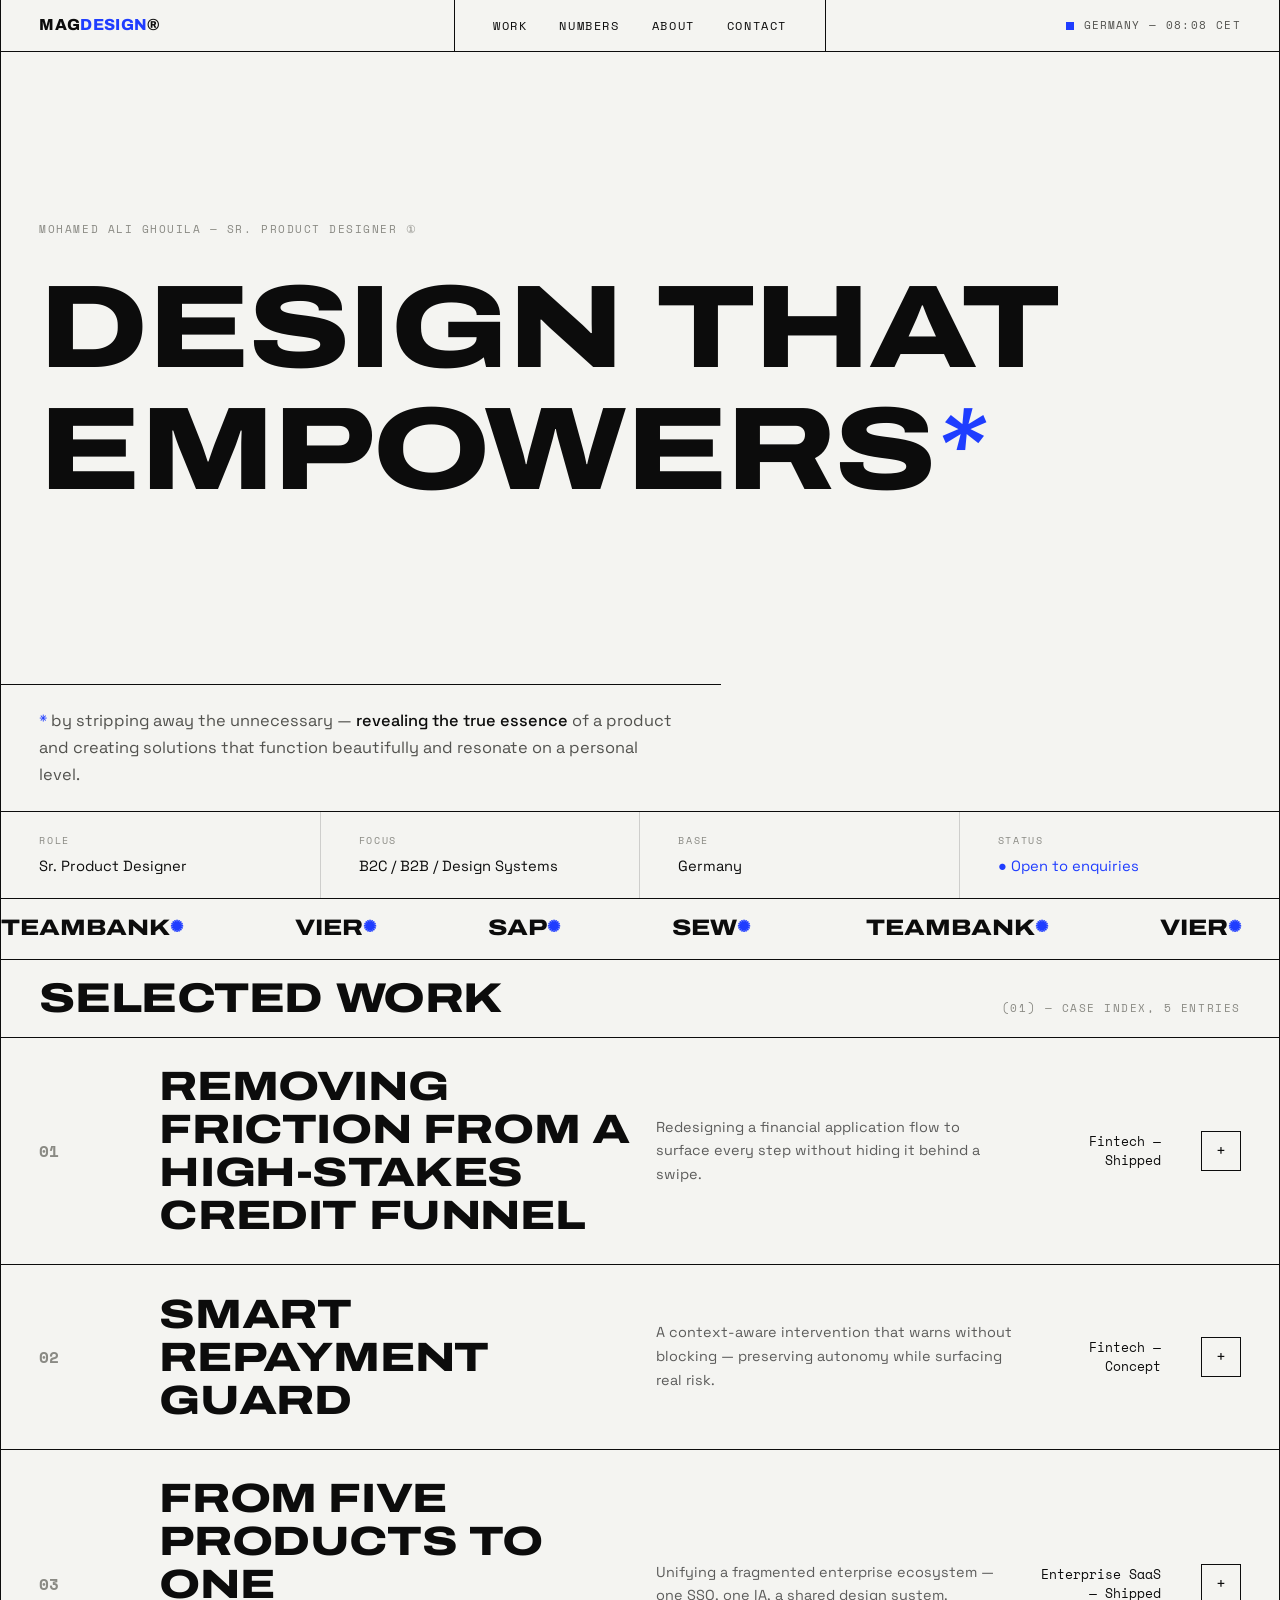
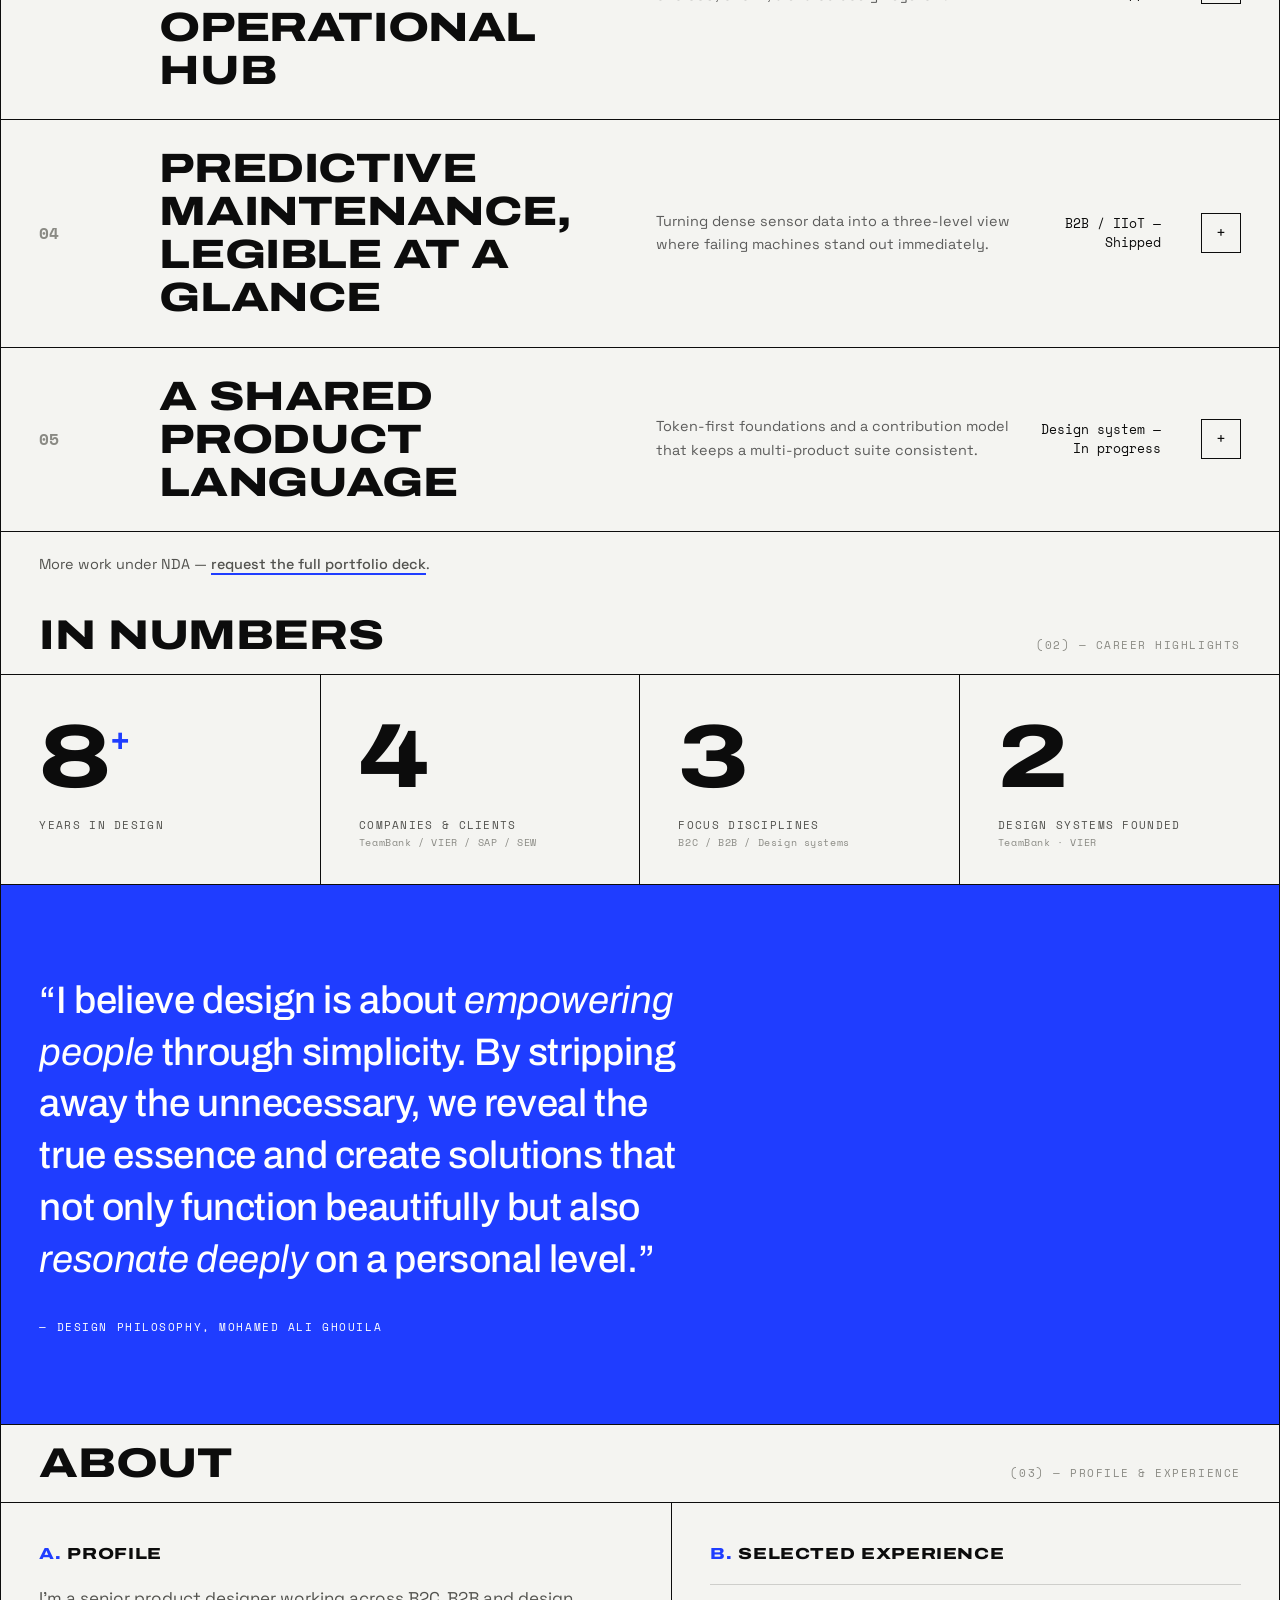
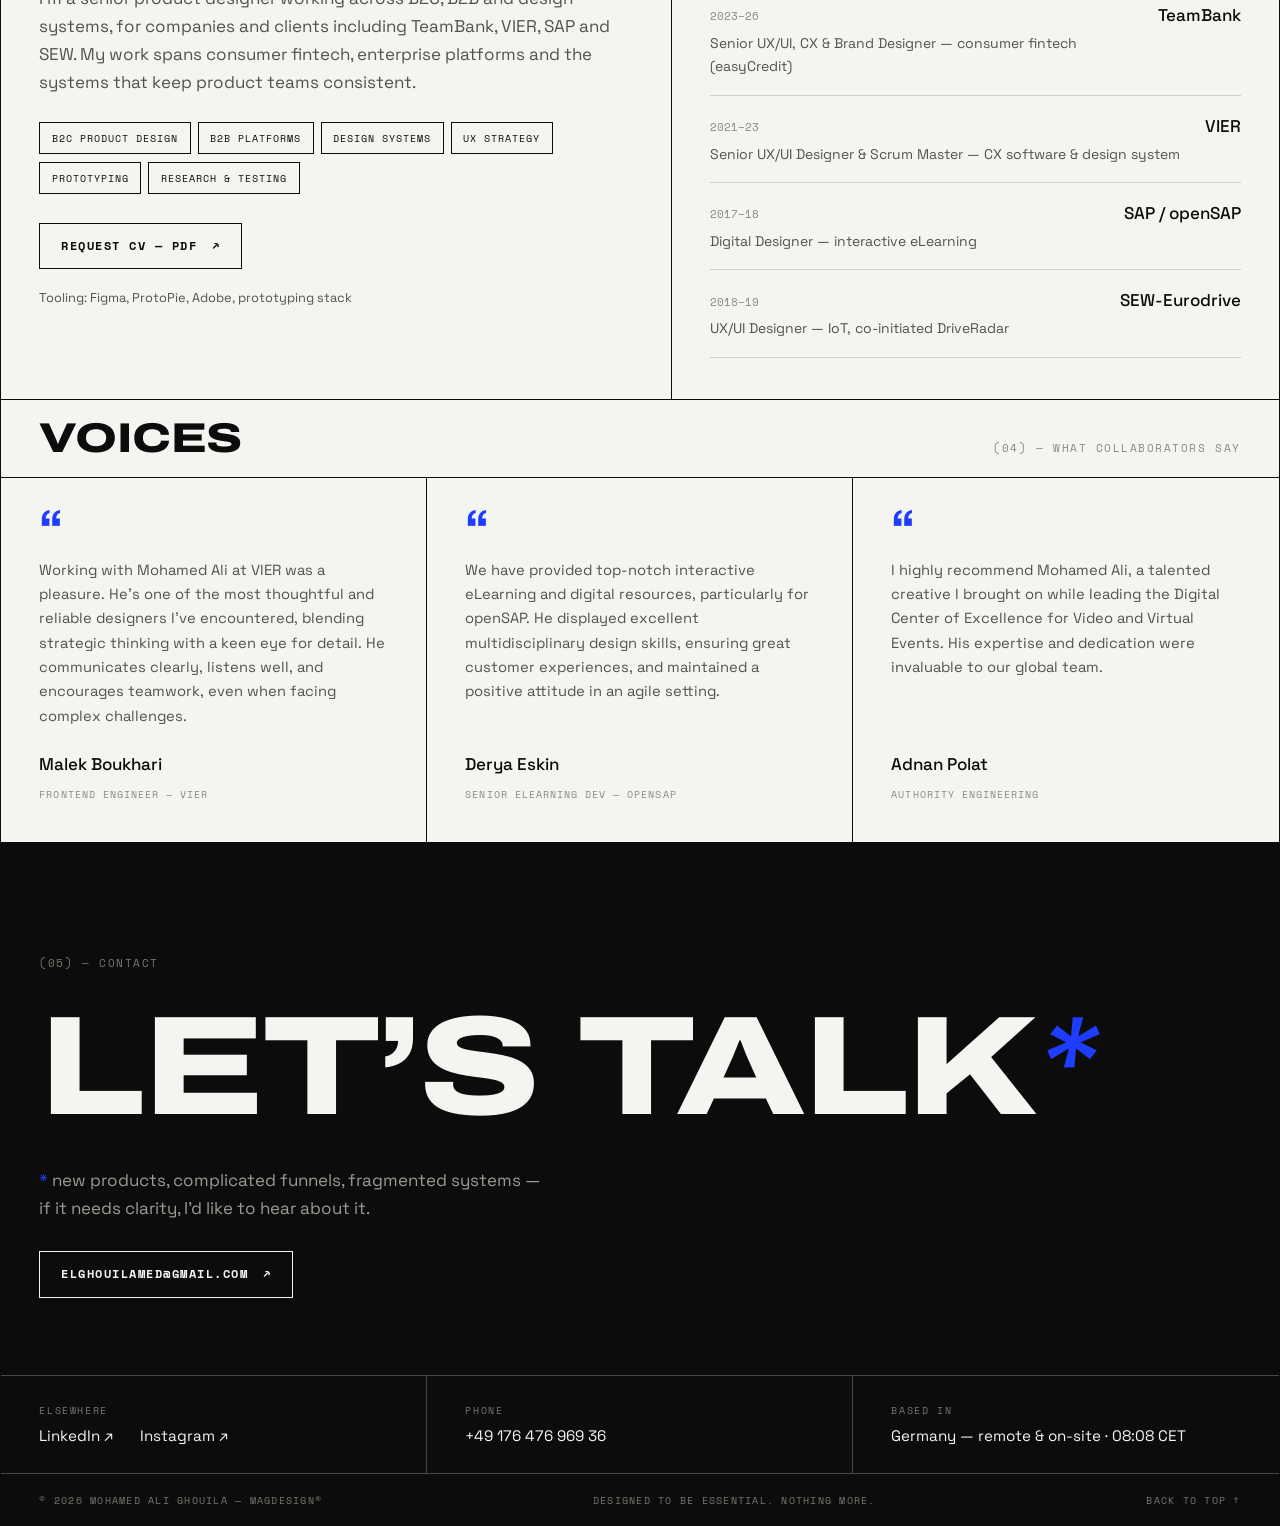
==== index.html @ 483584ff "feat: real homepage content, 5-case index incl. DriveRadar, zero placeholders - Replace 4 placeholde" ====
<!DOCTYPE html>
<html lang="en">
<head>
<meta charset="UTF-8" />
<meta name="viewport" content="width=device-width, initial-scale=1.0" />
<title>Mohamed Ali Ghouila — Senior Product Designer</title>
<meta name="description" content="Senior product designer based in Germany. B2C, B2B and design systems for TeamBank, VIER, SAP and SEW." />
<link rel="preconnect" href="https://fonts.googleapis.com" />
<link rel="preconnect" href="https://fonts.gstatic.com" crossorigin />
<link href="https://fonts.googleapis.com/css2?family=Archivo:ital,wdth,wght@0,62..125,100..900;1,62..125,100..900&family=Space+Grotesk:wght@400;500&family=Space+Mono:wght@400;700&display=swap" rel="stylesheet" />
<link rel="stylesheet" href="css/main.css" />
<script>document.documentElement.classList.add('js');
if(new URLSearchParams(location.search).has('flat'))document.documentElement.classList.add('flat');</script>
</head>
<body>
<a class="skip" href="#work">Skip to content</a>

<div class="frame">

<header class="top">
  <a class="top__brand" href="#top">Mag<i>design</i>®</a>
  <nav class="top__nav" aria-label="Primary">
    <a href="#work">Work</a><a href="#numbers">Numbers</a><a href="#about">About</a><a href="#contact">Contact</a>
  </nav>
  <div class="top__meta"><span class="dot" aria-hidden="true"></span>Germany — <span data-clock>--:--</span> CET</div>
  <button class="top__burger" type="button" aria-expanded="false" aria-controls="menu" data-burger>
    <span></span><span></span><span class="visually-hidden">Menu</span>
  </button>
</header>

<div class="menu" id="menu">
  <nav aria-label="Mobile">
    <a href="#work" data-mlink><span><sup>01</sup>Work</span></a>
    <a href="#numbers" data-mlink><span><sup>02</sup>Numbers</span></a>
    <a href="#about" data-mlink><span><sup>03</sup>About</span></a>
    <a href="#contact" data-mlink><span><sup>04</sup>Contact</span></a>
  </nav>
  <footer class="menu__foot">
    <a href="mailto:elghouilamed@gmail.com">elghouilamed@gmail.com</a>
    <a href="https://www.linkedin.com/in/mohamedalighouila" target="_blank" rel="noopener">LinkedIn ↗</a>
  </footer>
</div>

<main id="top">

  <!-- HERO -->
  <section class="hero">
    <div class="hero__head pad">
      <p class="mono mono--soft" data-r style="margin-bottom:2rem">Mohamed Ali Ghouila — Sr. Product Designer ①</p>
      <h1 data-r>
        <span class="row"><span>Design that</span></span>
        <span class="row"><span>empowers<em>*</em></span></span>
      </h1>
    </div>
    <p class="hero__note" data-r><em class="blue" style="font-style:normal">*</em> by stripping away the unnecessary — <b>revealing the true essence</b> of a product and creating solutions that function beautifully and resonate on a personal level.</p>
    <div class="hero__foot">
      <div><b>Role</b><span>Sr. Product Designer</span></div>
      <div><b>Focus</b><span>B2C / B2B / Design Systems</span></div>
      <div><b>Base</b><span>Germany</span></div>
      <div><b>Status</b><span class="blue">● Open to enquiries</span></div>
    </div>
  </section>

  <!-- MARQUEE -->
  <div class="marq" aria-hidden="true">
    <div class="marq__in">
      <span>TeamBank<i>✺</i></span><span>VIER<i>✺</i></span><span>SAP<i>✺</i></span><span>SEW<i>✺</i></span>
      <span>TeamBank<i>✺</i></span><span>VIER<i>✺</i></span><span>SAP<i>✺</i></span><span>SEW<i>✺</i></span>
      <span>TeamBank<i>✺</i></span><span>VIER<i>✺</i></span><span>SAP<i>✺</i></span><span>SEW<i>✺</i></span>
    </div>
  </div>

  <!-- WORK -->
  <section id="work">
    <header class="shead">
      <h2>Selected Work</h2>
      <span class="mono">(01) — Case index, 5 entries</span>
    </header>

    <!-- case 1 -->
    <article class="case" data-r>
      <button class="case__head" type="button" aria-expanded="false" aria-controls="c1">
        <span class="case__no">01</span>
        <span class="case__title">Removing friction from a high-stakes credit funnel</span>
        <span class="case__desc">Redesigning a financial application flow to surface every step without hiding it behind a swipe.</span>
        <span class="case__yr">Fintech — Shipped</span>
        <span class="case__arr" aria-hidden="true">+</span>
      </button>
      <div class="case__body" id="c1"><div>
        <div class="case__grid">
          <div class="case__col"><h4><i>A.</i> Challenge</h4>A carousel hid steps users had already committed to — discoverability relied on a swipe many never made.</div>
          <div class="case__col"><h4><i>B.</i> Approach</h4>Explored three directions, shipped vertical disclosure cards on an existing design-system component — every step visible, accessible.
            <ul class="case__tags"><li>Conversion</li><li>Accessibility</li><li>Compliance UX</li></ul></div>
          <div class="case__col"><h4><i>C.</i> Outcome</h4>A fully visible, accessible application; post-launch result being instrumented (measurement plan defined).</div>
        </div>
        <div class="case__meta-row"><span>Role — <b>Sr. Product Designer</b></span><span>Outcome — <b>fully visible, accessible funnel</b></span></div>
        <a class="case__open" href="case-funnel.html">Open full case study <i aria-hidden="true">→</i></a>
      </div></div>
    </article>

    <!-- case 2 -->
    <article class="case" data-r>
      <button class="case__head" type="button" aria-expanded="false" aria-controls="c2">
        <span class="case__no">02</span>
        <span class="case__title">Smart Repayment Guard</span>
        <span class="case__desc">A context-aware intervention that warns without blocking — preserving autonomy while surfacing real risk.</span>
        <span class="case__yr">Fintech — Concept</span>
        <span class="case__arr" aria-hidden="true">+</span>
      </button>
      <div class="case__body" id="c2"><div>
        <div class="case__grid">
          <div class="case__col"><h4><i>A.</i> Challenge</h4>Good at "how much can I take?", silent on "should I?" — risk hides in repeat withdrawals under stress.</div>
          <div class="case__col"><h4><i>B.</i> Approach</h4>A context-aware bottom sheet that warns without blocking — future-cost snapshot, soft alternatives, explicit choice.
            <ul class="case__tags"><li>Behavioural design</li><li>Mobile app</li><li>Research</li></ul></div>
          <div class="case__col"><h4><i>C.</i> Outcome</h4>Concept / stakeholder proposal with a test plan (projected, not results).</div>
        </div>
        <div class="case__meta-row"><span>Role — <b>Sr. Product Designer</b></span><span>Outcome — <b>stakeholder-ready concept with test plan</b></span></div>
        <a class="case__open" href="case-autonomy.html">Open full case study <i aria-hidden="true">→</i></a>
      </div></div>
    </article>

    <!-- case 3 -->
    <article class="case" data-r>
      <button class="case__head" type="button" aria-expanded="false" aria-controls="c3">
        <span class="case__no">03</span>
        <span class="case__title">From five products to one operational hub</span>
        <span class="case__desc">Unifying a fragmented enterprise ecosystem — one SSO, one IA, a shared design system.</span>
        <span class="case__yr">Enterprise SaaS — Shipped</span>
        <span class="case__arr" aria-hidden="true">+</span>
      </button>
      <div class="case__body" id="c3"><div>
        <div class="case__grid">
          <div class="case__col"><h4><i>A.</i> Challenge</h4>Six products behaved like five startups — multiple logins, manually stitched KPIs, no shared IA.</div>
          <div class="case__col"><h4><i>B.</i> Approach</h4>Reframed fragmentation as infrastructure — one SSO, one IA, a workspace home; founded the design system.
            <ul class="case__tags"><li>0 → 1</li><li>Information architecture</li><li>Enterprise UX</li></ul></div>
          <div class="case__col"><h4><i>C.</i> Outcome</h4>One operational hub, and a design system that outlived the portal.</div>
        </div>
        <div class="case__meta-row"><span>Role — <b>Sr. Product Designer</b></span><span>Outcome — <b>one hub replacing fragmented tools</b></span></div>
        <a class="case__open" href="case-platform.html">Open full case study <i aria-hidden="true">→</i></a>
      </div></div>
    </article>

    <!-- case 4 -->
    <article class="case" data-r>
      <button class="case__head" type="button" aria-expanded="false" aria-controls="c4">
        <span class="case__no">04</span>
        <span class="case__title">Predictive maintenance, legible at a glance</span>
        <span class="case__desc">Turning dense sensor data into a three-level view where failing machines stand out immediately.</span>
        <span class="case__yr">B2B / IIoT — Shipped</span>
        <span class="case__arr" aria-hidden="true">+</span>
      </button>
      <div class="case__body" id="c4"><div>
        <div class="case__grid">
          <div class="case__col"><h4><i>A.</i> Challenge</h4>All the sensor data, almost none of the legibility — failing machines didn’t stand out.</div>
          <div class="case__col"><h4><i>B.</i> Approach</h4>Three legible levels (Fleet / Asset / Signal), each answering one question; severity over completeness.
            <ul class="case__tags"><li>Data visualisation</li><li>IIoT</li><li>B2B UX</li></ul></div>
          <div class="case__col"><h4><i>C.</i> Outcome</h4>Fleet triage moved from an undifferentiated table to a severity-sorted view.</div>
        </div>
        <div class="case__meta-row"><span>Role — <b>Product / UI Designer</b></span><span>Outcome — <b>severity-sorted fleet triage view</b></span></div>
        <a class="case__open" href="case-driveradar.html">Open full case study <i aria-hidden="true">→</i></a>
      </div></div>
    </article>

    <!-- case 5 -->
    <article class="case" data-r>
      <button class="case__head" type="button" aria-expanded="false" aria-controls="c5">
        <span class="case__no">05</span>
        <span class="case__title">A shared product language</span>
        <span class="case__desc">Token-first foundations and a contribution model that keeps a multi-product suite consistent.</span>
        <span class="case__yr">Design system — In progress</span>
        <span class="case__arr" aria-hidden="true">+</span>
      </button>
      <div class="case__body" id="c5"><div>
        <div class="case__grid">
          <div class="case__col"><h4><i>A.</i> Challenge</h4>Several products, one brand — a UI that had drifted apart.</div>
          <div class="case__col"><h4><i>B.</i> Approach</h4>Token-first foundations, documented components, a contribution model engineers actually use.
            <ul class="case__tags"><li>Design tokens</li><li>Component library</li><li>Documentation</li></ul></div>
          <div class="case__col"><h4><i>C.</i> Outcome</h4>One shared language across the suite. Full case study in progress.</div>
        </div>
        <div class="case__meta-row"><span>Role — <b>Sr. Product Designer</b></span><span>Outcome — <b>one shared language across the suite</b></span></div>
        <a class="case__open" href="case-design-system.html">Open full case study <i aria-hidden="true">→</i></a>
      </div></div>
    </article>

    <p class="work__more" data-r>More work under NDA — <a href="mailto:elghouilamed@gmail.com">request the full portfolio deck</a>.</p>
  </section>

  <!-- NUMBERS -->
  <section id="numbers">
    <header class="shead">
      <h2>In Numbers</h2>
      <span class="mono">(02) — Career highlights</span>
    </header>
    <div class="nums" data-r>
      <div class="num"><b><span data-count="8">0</span><sup>+</sup></b><span>Years in design</span></div>
      <div class="num"><b><span data-count="4">0</span></b><span>Companies &amp; clients<small>TeamBank / VIER / SAP / SEW</small></span></div>
      <div class="num"><b><span data-count="3">0</span></b><span>Focus disciplines<small>B2C / B2B / Design systems</small></span></div>
      <div class="num"><b><span data-count="2">0</span></b><span>Design systems founded<small>TeamBank · VIER</small></span></div>
    </div>
  </section>

  <!-- PHILOSOPHY -->
  <section class="philo" aria-label="Design philosophy">
    <p data-r>“I believe design is about <em>empowering people</em> through simplicity. By stripping away the unnecessary, we reveal the true essence and create solutions that not only function beautifully but also <em>resonate deeply</em> on a personal level.”</p>
    <cite data-r>— Design philosophy, Mohamed Ali Ghouila</cite>
  </section>

  <!-- ABOUT -->
  <section id="about">
    <header class="shead">
      <h2>About</h2>
      <span class="mono">(03) — Profile &amp; experience</span>
    </header>
    <div class="about">
      <div class="about__l" data-r>
        <h3><i>A.</i> Profile</h3>
        <p>I’m a senior product designer working across B2C, B2B and design systems, for companies and clients including TeamBank, VIER, SAP and SEW. My work spans consumer fintech, enterprise platforms and the systems that keep product teams consistent.</p>
        <ul class="about__chips" aria-label="Focus areas">
          <li>B2C product design</li><li>B2B platforms</li><li>Design systems</li>
          <li>UX strategy</li><li>Prototyping</li><li>Research &amp; testing</li>
        </ul>
        <a class="btn" href="mailto:elghouilamed@gmail.com?subject=CV%20request">Request CV — PDF<span aria-hidden="true">↗</span></a>
        <p class="fine">Tooling: Figma, ProtoPie, Adobe, prototyping stack</p>
      </div>
      <div data-r>
        <h3><i>B.</i> Selected experience</h3>
        <ol class="xp">
          <li><b>TeamBank</b><i>Senior UX/UI, CX &amp; Brand Designer — consumer fintech (easyCredit)</i><span>2023–26</span></li>
          <li><b>VIER</b><i>Senior UX/UI Designer &amp; Scrum Master — CX software &amp; design system</i><span>2021–23</span></li>
          <li><b>SAP / openSAP</b><i>Digital Designer — interactive eLearning</i><span>2017–18</span></li>
          <li><b>SEW-Eurodrive</b><i>UX/UI Designer — IoT, co-initiated DriveRadar</i><span>2018–19</span></li>
        </ol>
      </div>
    </div>
  </section>

  <!-- VOICES -->
  <section id="voices">
    <header class="shead">
      <h2>Voices</h2>
      <span class="mono">(04) — What collaborators say</span>
    </header>
    <div class="voices">
      <figure class="voice" data-r>
        <span class="qm" aria-hidden="true">“</span>
        <blockquote><p>Working with Mohamed Ali at VIER was a pleasure. He’s one of the most thoughtful and reliable designers I’ve encountered, blending strategic thinking with a keen eye for detail. He communicates clearly, listens well, and encourages teamwork, even when facing complex challenges.</p></blockquote>
        <figcaption><b>Malek Boukhari</b><span>Frontend Engineer — VIER</span></figcaption>
      </figure>
      <figure class="voice" data-r>
        <span class="qm" aria-hidden="true">“</span>
        <blockquote><p>We have provided top-notch interactive eLearning and digital resources, particularly for openSAP. He displayed excellent multidisciplinary design skills, ensuring great customer experiences, and maintained a positive attitude in an agile setting.</p></blockquote>
        <figcaption><b>Derya Eskin</b><span>Senior eLearning Dev — openSAP</span></figcaption>
      </figure>
      <figure class="voice" data-r>
        <span class="qm" aria-hidden="true">“</span>
        <blockquote><p>I highly recommend Mohamed Ali, a talented creative I brought on while leading the Digital Center of Excellence for Video and Virtual Events. His expertise and dedication were invaluable to our global team.</p></blockquote>
        <figcaption><b>Adnan Polat</b><span>Authority Engineering</span></figcaption>
      </figure>
    </div>
  </section>

  <!-- CONTACT -->
  <section class="contact" id="contact">
    <div class="contact__main">
      <p class="mono" data-r style="color:#77776f;margin-bottom:2rem">(05) — Contact</p>
      <h2 data-r><a href="mailto:elghouilamed@gmail.com">Let’s talk<em>*</em></a></h2>
      <p class="contact__lede" data-r><em class="blue" style="font-style:normal">*</em> new products, complicated funnels, fragmented systems — if it needs clarity, I’d like to hear about it.</p>
      <a class="btn btn--inv" href="mailto:elghouilamed@gmail.com" data-r>elghouilamed@gmail.com<span aria-hidden="true">↗</span></a>
    </div>
    <div class="contact__row">
      <div><b>Elsewhere</b>
        <a href="https://www.linkedin.com/in/mohamedalighouila" target="_blank" rel="noopener">LinkedIn ↗</a>
        <a href="https://www.instagram.com/medali_ghouila/" target="_blank" rel="noopener">Instagram ↗</a>
      </div>
      <div><b>Phone</b><a href="tel:+4917647696936">+49 176 476 969 36</a></div>
      <div><b>Based in</b><span style="font-size:.95rem">Germany — remote &amp; on-site · <span data-clock>--:--</span> CET</span></div>
    </div>
    <footer class="contact__foot">
      <p>© <span data-year>2026</span> Mohamed Ali Ghouila — Magdesign®</p>
      <p>Designed to be essential. Nothing more.</p>
      <a href="#top">Back to top ↑</a>
    </footer>
  </section>
</main>
</div>

<script src="js/main.js" defer></script>
</body>
</html>
---- css/main.css ----
/* ============ SWISS — tokens ============ */
:root{
  --bg:#F4F4F1;
  --ink:#0C0C0C;
  --ink-soft:#52524E;
  --ink-faint:#8A8A84;
  --blue:#1F3DFF;
  --rule:#0C0C0C;
  --rule-soft:rgba(12,12,12,.16);
  --f-disp:"Archivo","Helvetica Neue",sans-serif;
  --f-body:"Space Grotesk","Helvetica Neue",sans-serif;
  --f-mono:"Space Mono",Menlo,monospace;
  --ease:cubic-bezier(.32,.72,0,1);
  --ease-q:cubic-bezier(.22,1,.36,1);
  --gut:clamp(1rem,3vw,3rem);
}
*{margin:0;padding:0;box-sizing:border-box}
html{scroll-behavior:smooth}
html.flat{scroll-behavior:auto}
body{
  background:var(--bg);color:var(--ink);
  font:400 1.0625rem/1.65 var(--f-body);
  -webkit-font-smoothing:antialiased;overflow-x:hidden;
}
::selection{background:var(--blue);color:#fff}
a{color:inherit;text-decoration:none}
ul,ol{list-style:none}
button{font:inherit;color:inherit;background:none;border:0;cursor:pointer}
img,svg{display:block;max-width:100%}
.visually-hidden{position:absolute;width:1px;height:1px;clip-path:inset(50%);overflow:hidden}
.skip{position:fixed;top:-100px;left:1rem;z-index:99;background:var(--ink);color:var(--bg);padding:.6rem 1.2rem}
.skip:focus{top:1rem}
.frame{border-inline:1px solid var(--rule);max-width:1440px;margin-inline:auto;background:var(--bg)}
.pad{padding-inline:var(--gut)}

.mono{font:400 .68rem/1 var(--f-mono);letter-spacing:.14em;text-transform:uppercase}
.mono--soft{color:var(--ink-faint)}
.blue{color:var(--blue)}

/* placeholder chips */
.ph{font:400 .55rem/1 var(--f-mono);letter-spacing:.1em;text-transform:uppercase;font-style:normal;
  color:var(--ink-faint);border:1px dashed var(--ink-faint);padding:.18rem .4rem;vertical-align:middle;white-space:nowrap}

/* ============ reveals ============ */
.js [data-r]{opacity:0;transform:translateY(1.8rem);transition:opacity .8s var(--ease-q),transform .8s var(--ease-q)}
.js [data-r].in{opacity:1;transform:none}
html.flat [data-r]{opacity:1!important;transform:none!important;transition:none!important}
@media(prefers-reduced-motion:reduce){
  html{scroll-behavior:auto}
  *{transition:none!important;animation:none!important}
  .js [data-r]{opacity:1!important;transform:none!important}
}

/* ============ header ============ */
.top{
  position:sticky;top:0;z-index:40;background:var(--bg);
  border-bottom:1px solid var(--rule);
  display:grid;grid-template-columns:1fr auto 1fr;align-items:stretch;
}
.top>*{padding:.9rem var(--gut)}
.top__brand{font:800 1rem/1.4 var(--f-disp);text-transform:uppercase;letter-spacing:.02em}
.top__brand i{font-style:normal;color:var(--blue)}
.top__nav{display:flex;gap:2rem;align-items:center;border-inline:1px solid var(--rule)}
.top__nav a{font:400 .72rem/1 var(--f-mono);letter-spacing:.14em;text-transform:uppercase;position:relative;transition:color .3s var(--ease)}
.top__nav a:hover{color:var(--blue)}
.top__meta{display:flex;justify-content:flex-end;align-items:center;gap:.6rem;font:400 .68rem/1 var(--f-mono);letter-spacing:.1em;text-transform:uppercase;color:var(--ink-soft)}
.dot{width:8px;height:8px;background:var(--blue);border-radius:0;animation:bl 2.2s steps(2) infinite}
@keyframes bl{50%{opacity:.25}}
html.flat .dot{animation:none}
.top__burger{display:none;position:relative;width:52px;border-left:1px solid var(--rule)}
.top__burger span{position:absolute;left:16px;right:16px;height:2px;background:var(--ink);transition:transform .4s var(--ease),top .4s var(--ease)}
.top__burger span:nth-child(1){top:20px}.top__burger span:nth-child(2){top:28px}
.top__burger[aria-expanded="true"] span:nth-child(1){top:24px;transform:rotate(45deg)}
.top__burger[aria-expanded="true"] span:nth-child(2){top:24px;transform:rotate(-45deg)}

/* mobile menu */
.menu{position:fixed;inset:0;z-index:30;background:var(--bg);display:flex;flex-direction:column;justify-content:center;padding:var(--gut);
  opacity:0;visibility:hidden;transition:opacity .4s var(--ease),visibility 0s .4s}
.menu.open{opacity:1;visibility:visible;transition:opacity .4s var(--ease)}
.menu a{font:800 clamp(2.6rem,11vw,4rem)/1.15 var(--f-disp);text-transform:uppercase;display:block;overflow:hidden;border-bottom:1px solid var(--rule)}
.menu a span{display:inline-block;transform:translateY(110%);transition:transform .6s var(--ease-q)}
.menu.open a span{transform:none}
.menu a:nth-child(2) span{transition-delay:.05s}.menu a:nth-child(3) span{transition-delay:.1s}.menu a:nth-child(4) span{transition-delay:.15s}
.menu a:hover span{color:var(--blue)}
.menu sup{font:400 .75rem var(--f-mono);color:var(--blue);margin-right:.6rem}
.menu__foot{margin-top:2.5rem;font:400 .8rem var(--f-mono);display:flex;flex-direction:column;gap:.4rem}

/* ============ hero ============ */
.hero{border-bottom:1px solid var(--rule);min-height:calc(100dvh - 53px);display:flex;flex-direction:column}
.hero__head{flex:1;display:flex;flex-direction:column;justify-content:center;padding-block:4rem}
.hero h1{
  font-family:var(--f-disp);font-weight:800;
  font-stretch:125%;
  text-transform:uppercase;
  font-size:clamp(2.6rem,9.2vw,9rem);
  line-height:.96;letter-spacing:-.015em;
}
.hero h1 .row{display:block;overflow:hidden;padding-block:.04em}
.hero h1 .row span{display:inline-block;transform:translateY(108%);transition:transform .9s var(--ease-q)}
.hero h1 .row:nth-child(2) span{transition-delay:.07s}
.hero h1 .row:nth-child(3) span{transition-delay:.14s}
.hero h1.in .row span{transform:none}
html.flat .hero h1 .row span{transform:none;transition:none}
@media(prefers-reduced-motion:reduce){.hero h1 .row span{transform:none!important}}
.hero h1 em{font-style:italic;font-weight:500;color:var(--blue)}
.hero__foot{border-top:1px solid var(--rule);display:grid;grid-template-columns:repeat(4,1fr)}
.hero__foot>div{padding:1.2rem var(--gut);border-right:1px solid var(--rule-soft)}
.hero__foot>div:last-child{border-right:0}
.hero__foot b{display:block;font:400 .62rem/2 var(--f-mono);letter-spacing:.16em;text-transform:uppercase;color:var(--ink-faint);font-weight:400}
.hero__foot span{font-size:.92rem}
.hero__note{padding:1.4rem var(--gut);border-top:1px solid var(--rule);font-size:1.02rem;color:var(--ink-soft);max-width:72ch}
.hero__note b{color:var(--ink);font-weight:500}

/* marquee */
.marq{border-bottom:1px solid var(--rule);overflow:hidden;padding-block:1rem;white-space:nowrap}
.marq__in{display:inline-block;animation:mq 28s linear infinite;will-change:transform}
html.flat .marq__in{animation:none}
@media(prefers-reduced-motion:reduce){.marq__in{animation:none}}
.marq span{font:800 1.4rem var(--f-disp);font-stretch:125%;text-transform:uppercase;margin-right:3.5rem}
.marq span i{font-style:normal;color:var(--blue);margin-right:3.5rem;font-size:1rem;vertical-align:.2em}

/* ============ section heads ============ */
.shead{display:flex;justify-content:space-between;align-items:baseline;gap:2rem;padding:1.1rem var(--gut);border-bottom:1px solid var(--rule);flex-wrap:wrap}
.shead h2{font:800 clamp(1.6rem,3.4vw,2.6rem)/1 var(--f-disp);font-stretch:125%;text-transform:uppercase;letter-spacing:-.01em}
.shead .mono{color:var(--ink-faint)}

/* ============ index cases ============ */
.case{border-bottom:1px solid var(--rule)}
.case__head{
  width:100%;display:grid;grid-template-columns:minmax(60px,8%) 1fr minmax(0,30%) 120px 56px;
  align-items:center;gap:1.5rem;padding:1.7rem var(--gut);text-align:left;
  position:relative;isolation:isolate;
}
.case__head::after{content:"";position:absolute;inset:0;background:var(--ink);z-index:-1;
  transform:scaleY(0);transform-origin:bottom;transition:transform .45s var(--ease)}
.case__head:hover::after,.case__head[aria-expanded="true"]::after{transform:scaleY(1)}
.case__head:hover,.case__head[aria-expanded="true"]{color:var(--bg)}
.case__head:hover .ph,.case__head[aria-expanded="true"] .ph{color:#9b9b94;border-color:#9b9b94}
.case__head:hover .case__no,.case__head[aria-expanded="true"] .case__no{color:var(--blue)}
.case__no{font:700 1rem var(--f-mono);color:var(--ink-faint);transition:color .45s var(--ease)}
.case__title{font:800 clamp(1.5rem,3.2vw,2.6rem)/1.05 var(--f-disp);font-stretch:125%;text-transform:uppercase;letter-spacing:-.01em}
.case__desc{font-size:.9rem;color:inherit;opacity:.65}
.case__yr{font:400 .8rem var(--f-mono);text-align:right}
.case__arr{width:40px;height:40px;border:1px solid currentColor;display:grid;place-items:center;justify-self:end;font-size:1rem;transition:transform .45s var(--ease)}
.case__head[aria-expanded="true"] .case__arr{transform:rotate(45deg)}
.case__body{display:grid;grid-template-rows:0fr;transition:grid-template-rows .55s var(--ease);background:var(--ink);color:var(--bg)}
.case__body.open{grid-template-rows:1fr}
.case__body>div{overflow:hidden}
.case__grid{display:grid;grid-template-columns:repeat(3,1fr);gap:1px;background:rgba(244,244,241,.2);border-top:1px solid rgba(244,244,241,.2)}
.case__col{background:var(--ink);padding:1.8rem var(--gut);font-size:.92rem;color:#C9C9C2}
.case__col h4{font:700 .68rem/1 var(--f-mono);letter-spacing:.16em;text-transform:uppercase;color:var(--bg);margin-bottom:.7rem}
.case__col h4 i{font-style:normal;color:var(--blue)}
.case__tags{display:flex;flex-wrap:wrap;gap:.4rem;margin-top:1rem}
.case__tags li{font:400 .6rem var(--f-mono);letter-spacing:.1em;text-transform:uppercase;border:1px solid rgba(244,244,241,.35);padding:.3rem .55rem}
.case__meta-row{display:flex;gap:2.5rem;padding:1.1rem var(--gut);border-top:1px solid rgba(244,244,241,.2);font:400 .72rem var(--f-mono);letter-spacing:.1em;text-transform:uppercase;color:#9b9b94;flex-wrap:wrap}
.case__meta-row b{color:var(--bg);font-weight:400}
/* full-case CTA at the foot of an expanded accordion */
.case__open{display:flex;align-items:center;justify-content:space-between;gap:1rem;
  padding:1.2rem var(--gut);border-top:1px solid rgba(244,244,241,.2);
  font:700 .74rem/1 var(--f-mono);letter-spacing:.14em;text-transform:uppercase;color:var(--bg);
  transition:background .4s var(--ease),color .4s var(--ease)}
.case__open:hover,.case__open:focus-visible{background:var(--blue);color:#fff;outline:none}
.case__open i{font-style:normal;color:var(--blue);transition:color .4s var(--ease),transform .4s var(--ease-q)}
.case__open:hover i,.case__open:focus-visible i{color:#fff;transform:translateX(.45rem)}
.work__more{padding:1.3rem var(--gut);font-size:.9rem;color:var(--ink-soft)}
.work__more a{border-bottom:2px solid var(--blue);font-weight:500;transition:color .3s var(--ease)}
.work__more a:hover{color:var(--blue)}

/* ============ numbers ============ */
.nums{display:grid;grid-template-columns:repeat(4,1fr);border-bottom:1px solid var(--rule)}
.num{padding:2.4rem var(--gut) 2rem;border-right:1px solid var(--rule)}
.num:last-child{border-right:0}
.num b{font:800 clamp(3.4rem,7vw,6.5rem)/1 var(--f-disp);font-stretch:125%;letter-spacing:-.02em;display:block}
.num b sup{font-size:.35em;color:var(--blue);font-stretch:100%;vertical-align:1.2em}
.num>span{display:block;margin-top:.8rem;font:400 .68rem/1.7 var(--f-mono);letter-spacing:.12em;text-transform:uppercase;color:var(--ink-soft)}
.num small{display:block;font:400 .62rem/1.8 var(--f-mono);letter-spacing:.06em;color:var(--ink-faint);text-transform:none}

/* ============ philosophy band ============ */
.philo{background:var(--blue);color:#fff;padding:clamp(3.5rem,7vw,6rem) var(--gut);border-bottom:1px solid var(--rule)}
.philo p{font:500 clamp(1.35rem,3vw,2.4rem)/1.35 var(--f-disp);letter-spacing:-.01em;max-width:30ch}
.philo p em{font-style:italic;font-weight:400}
.philo cite{display:block;margin-top:2rem;font:400 .7rem var(--f-mono);letter-spacing:.14em;text-transform:uppercase;font-style:normal;opacity:.75}

/* ============ about ============ */
.about{display:grid;grid-template-columns:1.05fr .95fr;border-bottom:1px solid var(--rule)}
.about>div{padding:2.6rem var(--gut)}
.about__l{border-right:1px solid var(--rule)}
.about h3{font:800 1rem var(--f-disp);font-stretch:125%;text-transform:uppercase;letter-spacing:.04em;margin-bottom:1.4rem}
.about h3 i{font-style:normal;color:var(--blue)}
.about p{color:var(--ink-soft);max-width:56ch}
.about__chips{display:flex;flex-wrap:wrap;gap:.45rem;margin-top:1.6rem}
.about__chips li{font:400 .65rem var(--f-mono);letter-spacing:.1em;text-transform:uppercase;border:1px solid var(--ink);padding:.45rem .7rem;transition:background .3s var(--ease),color .3s var(--ease)}
.about__chips li:hover{background:var(--ink);color:var(--bg)}
.xp li{display:grid;grid-template-columns:1fr auto;gap:.1rem 1.5rem;padding-block:1rem;border-bottom:1px solid var(--rule-soft)}
.xp li:first-child{border-top:1px solid var(--rule-soft)}
.xp b{font-weight:500}
.xp i{font-style:normal;color:var(--ink-soft);font-size:.875rem;grid-column:1}
.xp span{grid-row:1/3;align-self:center;font:400 .7rem var(--f-mono);color:var(--ink-faint)}
.fine{margin-top:1.1rem;font-size:.8rem;color:var(--ink-faint)}
.btn{
  display:inline-flex;align-items:center;gap:.9rem;margin-top:1.8rem;
  font:700 .78rem/1 var(--f-mono);letter-spacing:.12em;text-transform:uppercase;
  border:1px solid var(--ink);padding:1rem 1.3rem;position:relative;isolation:isolate;
  transition:color .35s var(--ease);
}
.btn::after{content:"";position:absolute;inset:0;background:var(--blue);z-index:-1;transform:scaleX(0);transform-origin:left;transition:transform .35s var(--ease)}
.btn:hover{color:#fff;border-color:var(--blue)}
.btn:hover::after{transform:scaleX(1)}
.btn--inv{border-color:var(--bg)}

/* ============ voices ============ */
.voices{display:grid;grid-template-columns:repeat(3,1fr);border-bottom:1px solid var(--rule)}
.voice{padding:2.2rem var(--gut);border-right:1px solid var(--rule);display:flex;flex-direction:column;gap:1.4rem}
.voice:last-child{border-right:0}
.voice .qm{font:800 3rem/0.6 var(--f-disp);color:var(--blue);height:1.4rem}
.voice p{font-size:.92rem;color:var(--ink-soft)}
.voice figcaption{margin-top:auto}
.voice figcaption b{display:block;font-weight:500}
.voice figcaption span{font:400 .65rem var(--f-mono);letter-spacing:.1em;text-transform:uppercase;color:var(--ink-faint)}

/* ============ contact ============ */
.contact{background:var(--ink);color:var(--bg)}
.contact__main{padding:clamp(4rem,9vw,7.5rem) var(--gut) clamp(3rem,6vw,5rem)}
.contact h2{
  font:800 clamp(3rem,11vw,10.5rem)/.95 var(--f-disp);font-stretch:125%;
  text-transform:uppercase;letter-spacing:-.02em;
}
.contact h2 a{display:inline-block;transition:color .35s var(--ease)}
.contact h2 a:hover{color:var(--blue)}
.contact h2 em{font-style:italic;font-weight:500;color:var(--blue)}
.contact__lede{margin-top:2rem;color:#9b9b94;max-width:46ch}
.contact__row{display:grid;grid-template-columns:repeat(3,1fr);border-top:1px solid rgba(244,244,241,.25)}
.contact__row>div{padding:1.5rem var(--gut);border-right:1px solid rgba(244,244,241,.25)}
.contact__row>div:last-child{border-right:0}
.contact__row b{display:block;font:400 .62rem/2.2 var(--f-mono);letter-spacing:.16em;text-transform:uppercase;color:#77776f;font-weight:400}
.contact__row a{font-size:.95rem;display:inline-block;margin-right:1.4rem;border-bottom:1px solid transparent;transition:border-color .3s var(--ease),color .3s var(--ease)}
.contact__row a:hover{color:var(--blue);border-color:var(--blue)}
.contact__foot{display:flex;justify-content:space-between;gap:1rem;flex-wrap:wrap;padding:1.1rem var(--gut);border-top:1px solid rgba(244,244,241,.25);font:400 .65rem var(--f-mono);letter-spacing:.12em;text-transform:uppercase;color:#77776f}
.contact__foot a{transition:color .3s var(--ease)}
.contact__foot a:hover{color:var(--bg)}

/* ============ responsive ============ */
@media(max-width:1000px){
  .case__head{grid-template-columns:minmax(48px,7%) 1fr 90px 48px}
  .case__desc{display:none}
  .nums{grid-template-columns:repeat(2,1fr)}
  .num:nth-child(2n){border-right:0}
  .num:nth-child(-n+2){border-bottom:1px solid var(--rule)}
  .about{grid-template-columns:1fr}
  .about__l{border-right:0;border-bottom:1px solid var(--rule)}
  .voices{grid-template-columns:1fr}
  .voice{border-right:0;border-bottom:1px solid var(--rule)}
  .voice:last-child{border-bottom:0}
}
@media(max-width:820px){
  .top{grid-template-columns:1fr auto}
  .top__nav,.top__meta{display:none}
  .top__burger{display:block}
  .hero__foot{grid-template-columns:repeat(2,1fr)}
  .hero__foot>div{border-bottom:1px solid var(--rule-soft)}
  .case__grid{grid-template-columns:1fr}
  .contact__row{grid-template-columns:1fr}
  .contact__row>div{border-right:0;border-bottom:1px solid rgba(244,244,241,.25)}
}
@media(max-width:560px){
  .case__head{grid-template-columns:1fr 48px;gap:.8rem}
  .case__no,.case__yr{display:none}
  .nums{grid-template-columns:1fr}
  .num{border-right:0;border-bottom:1px solid var(--rule)}
  .num:last-child{border-bottom:0}
}
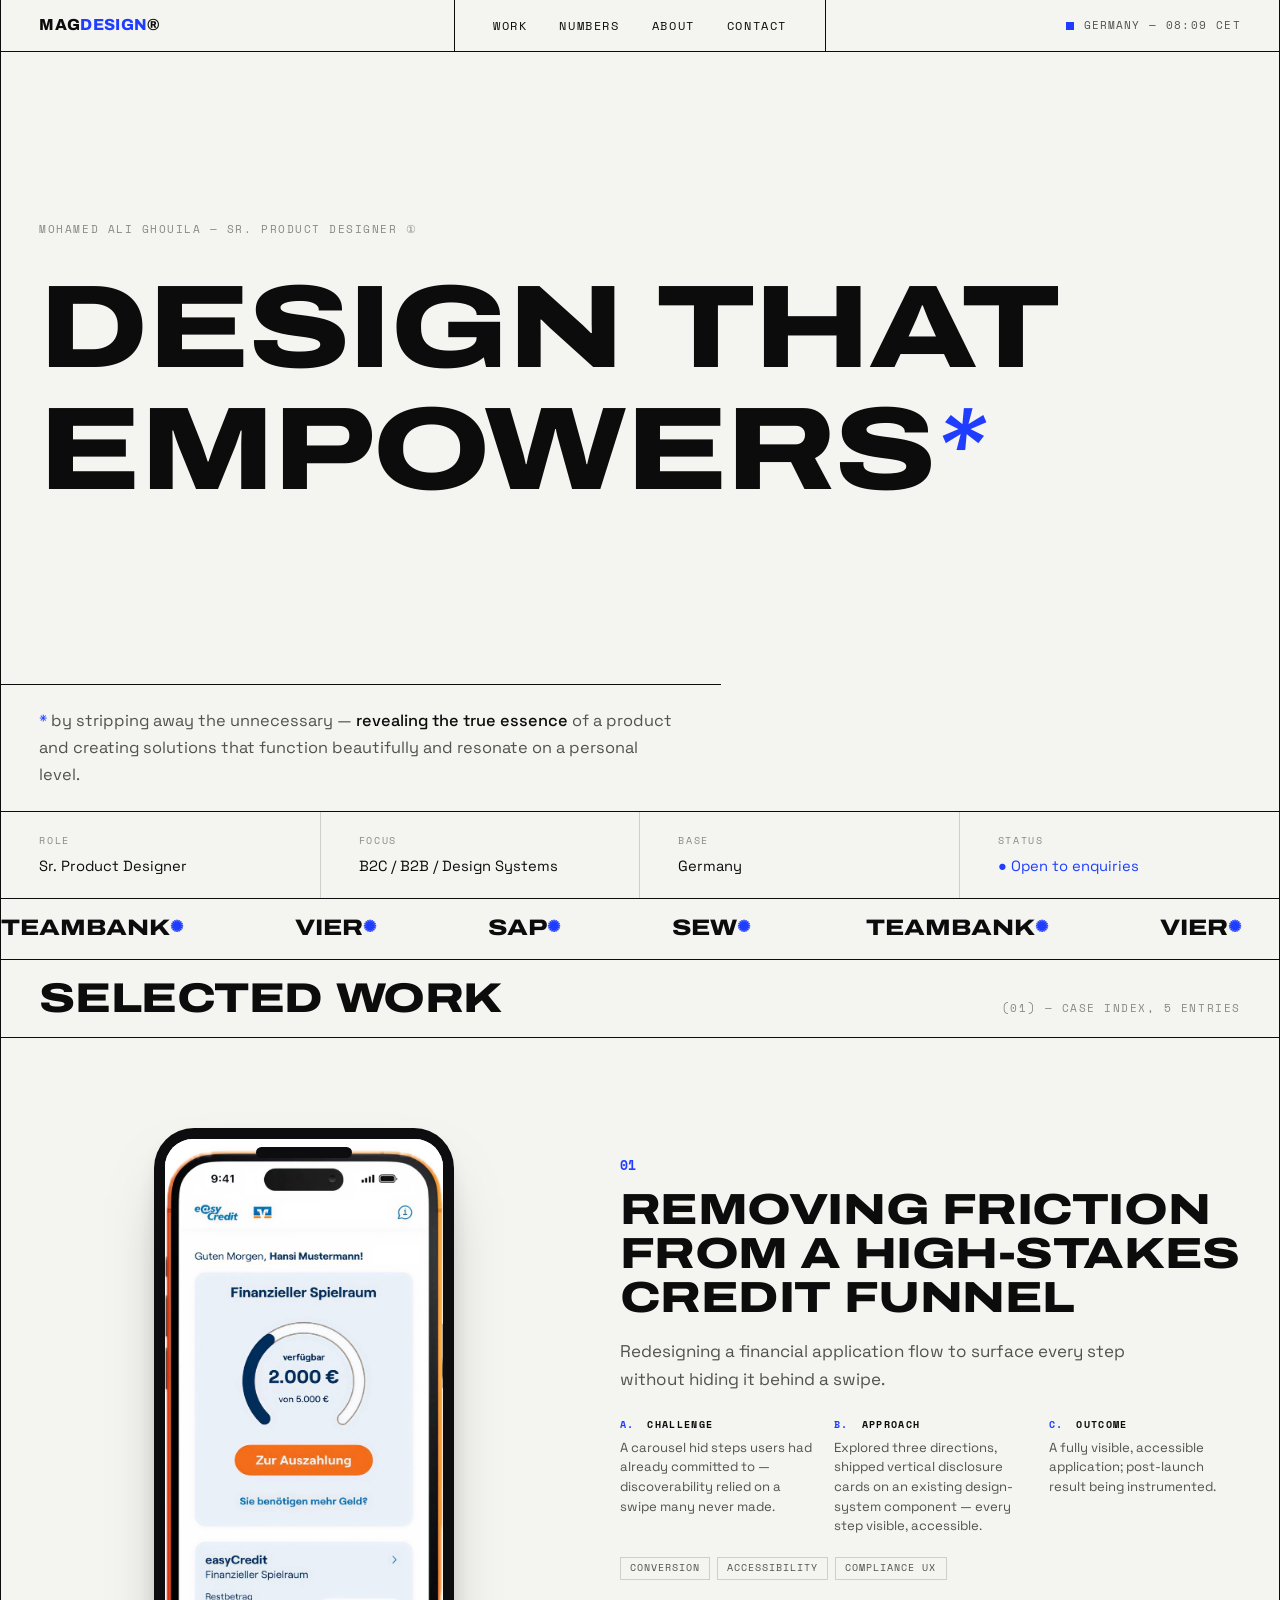
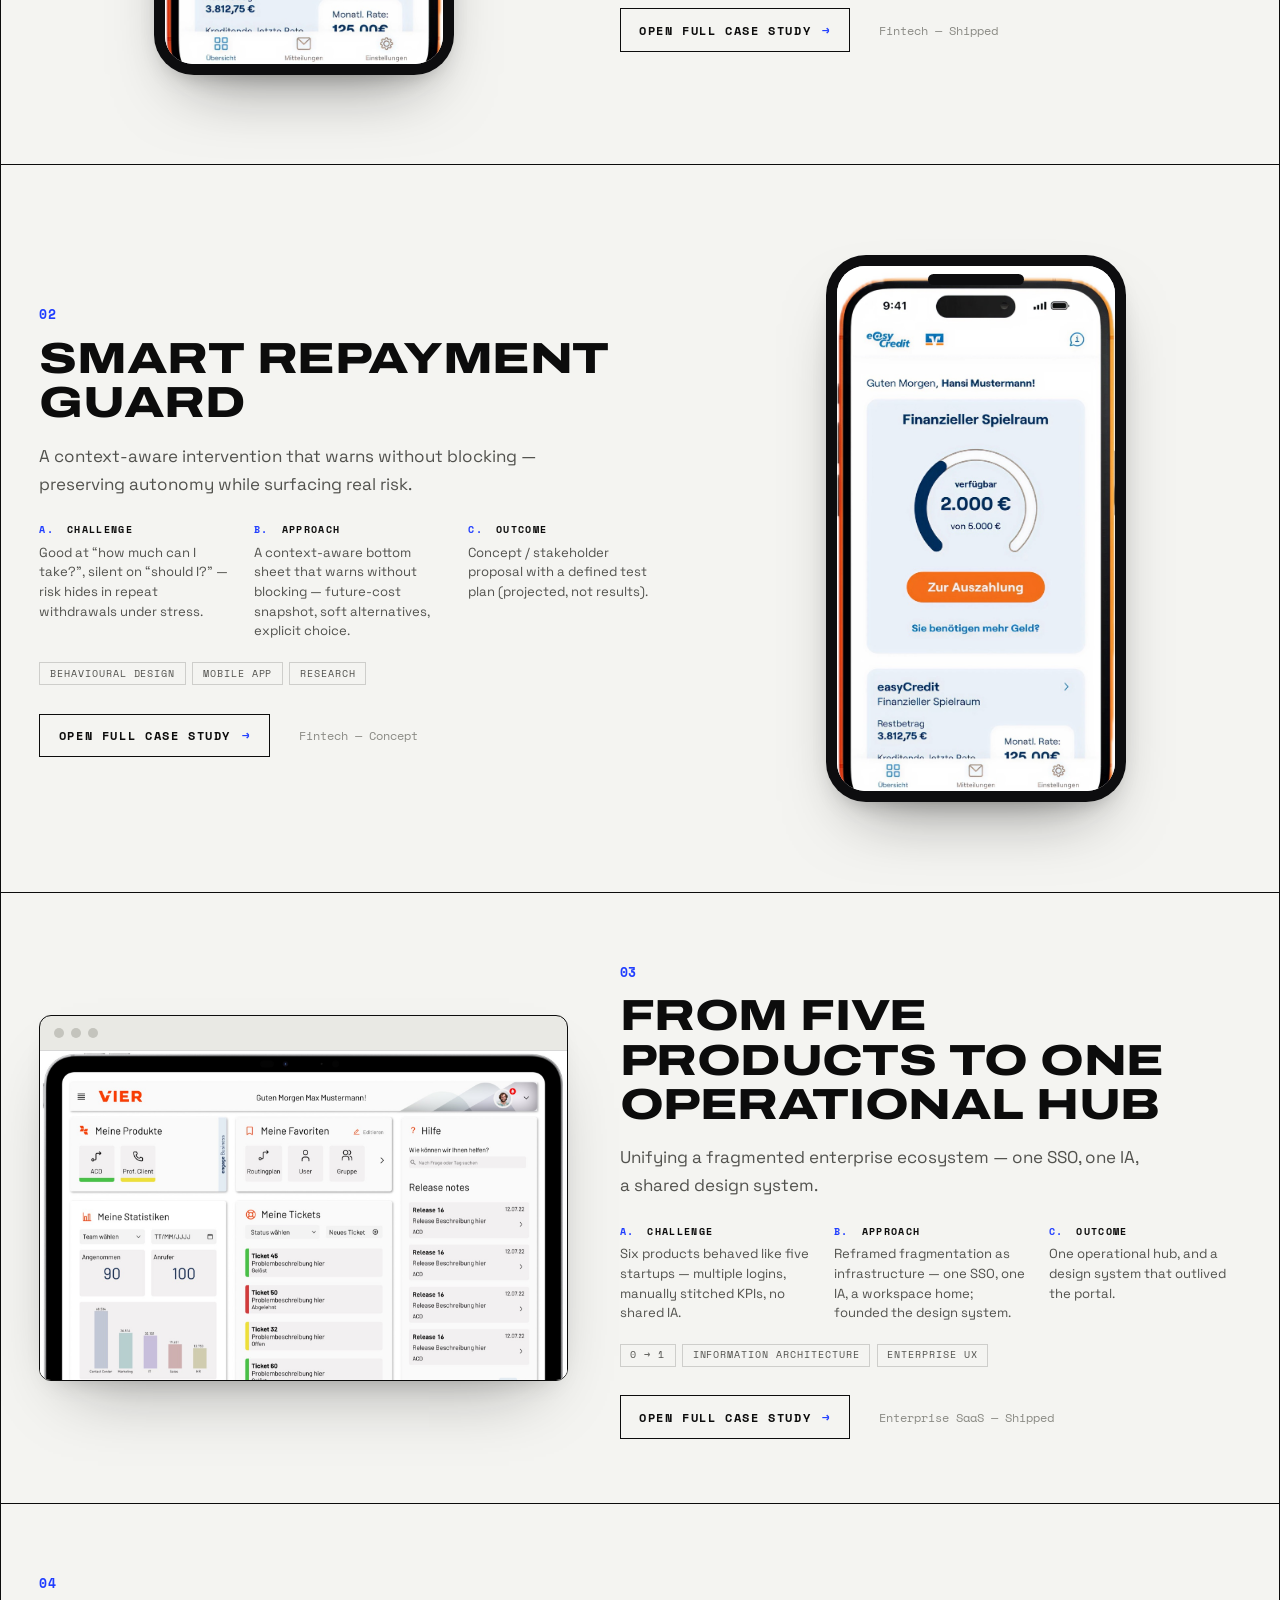
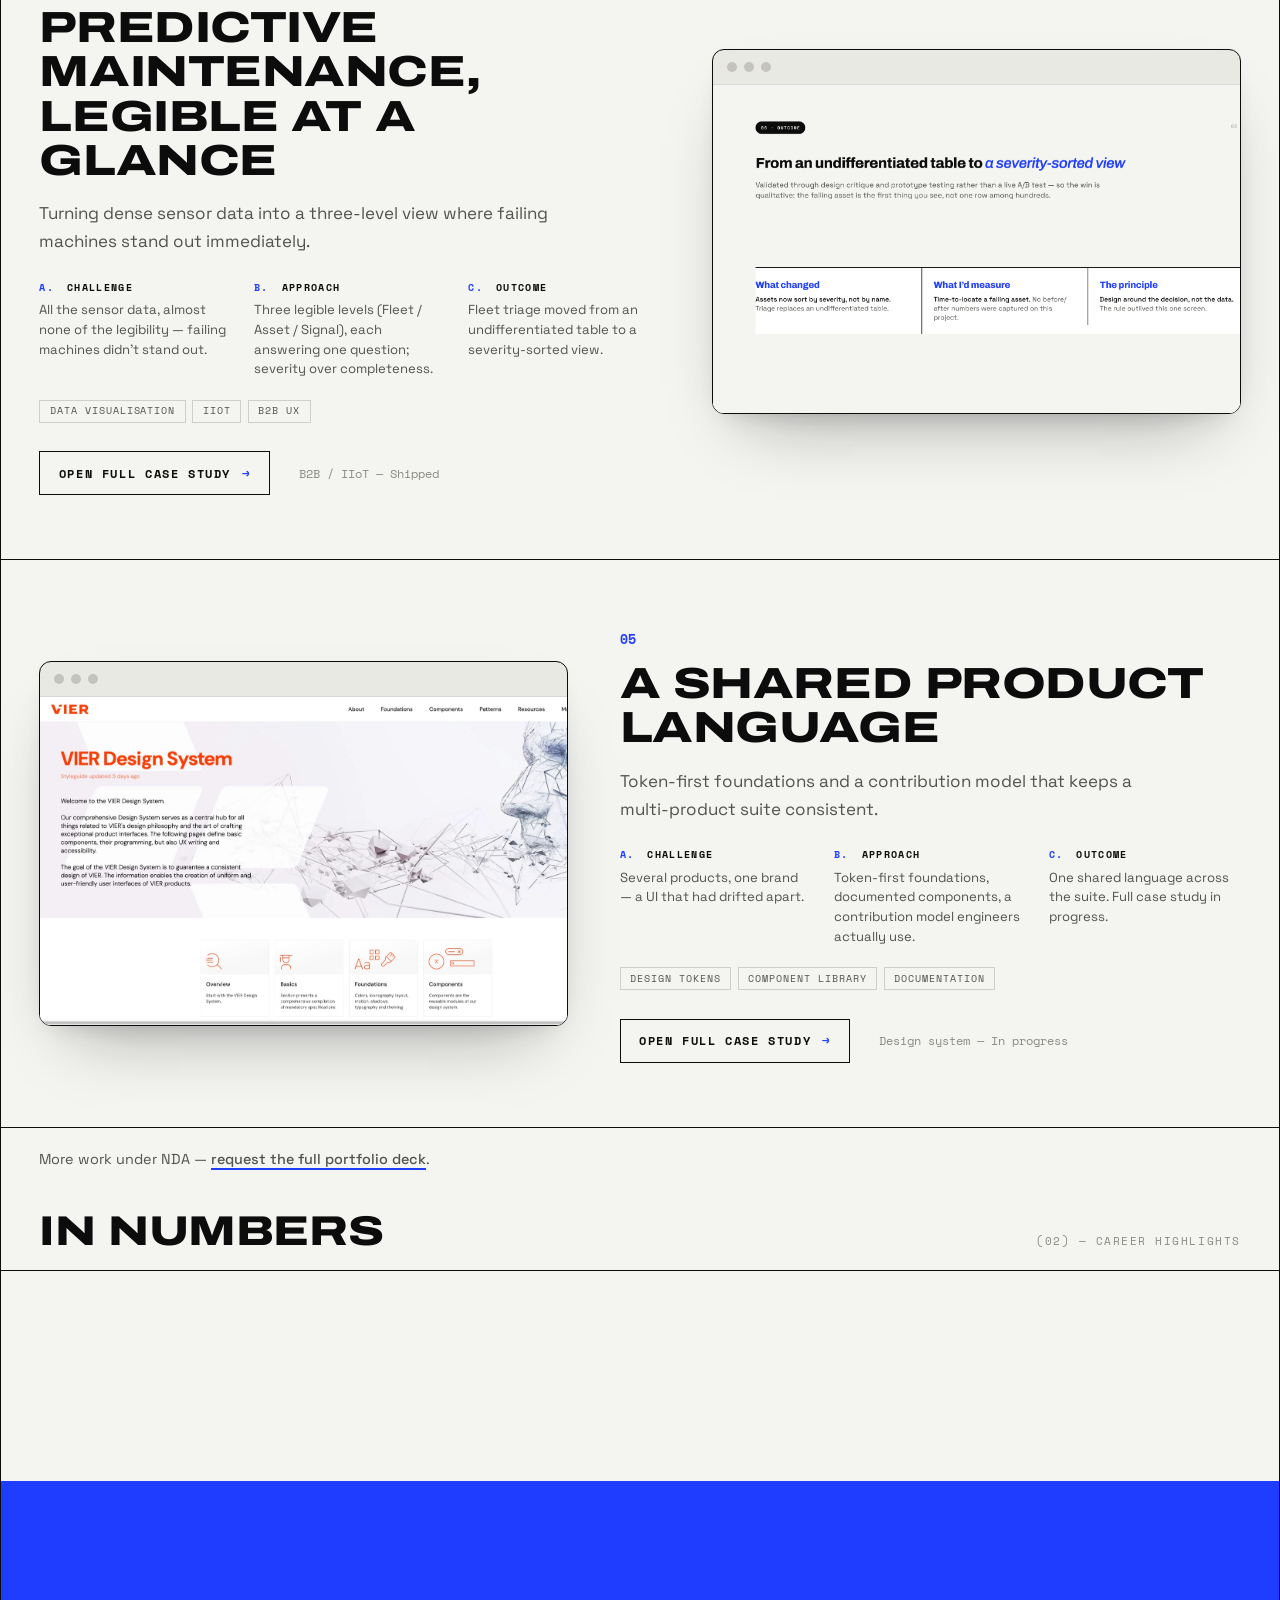
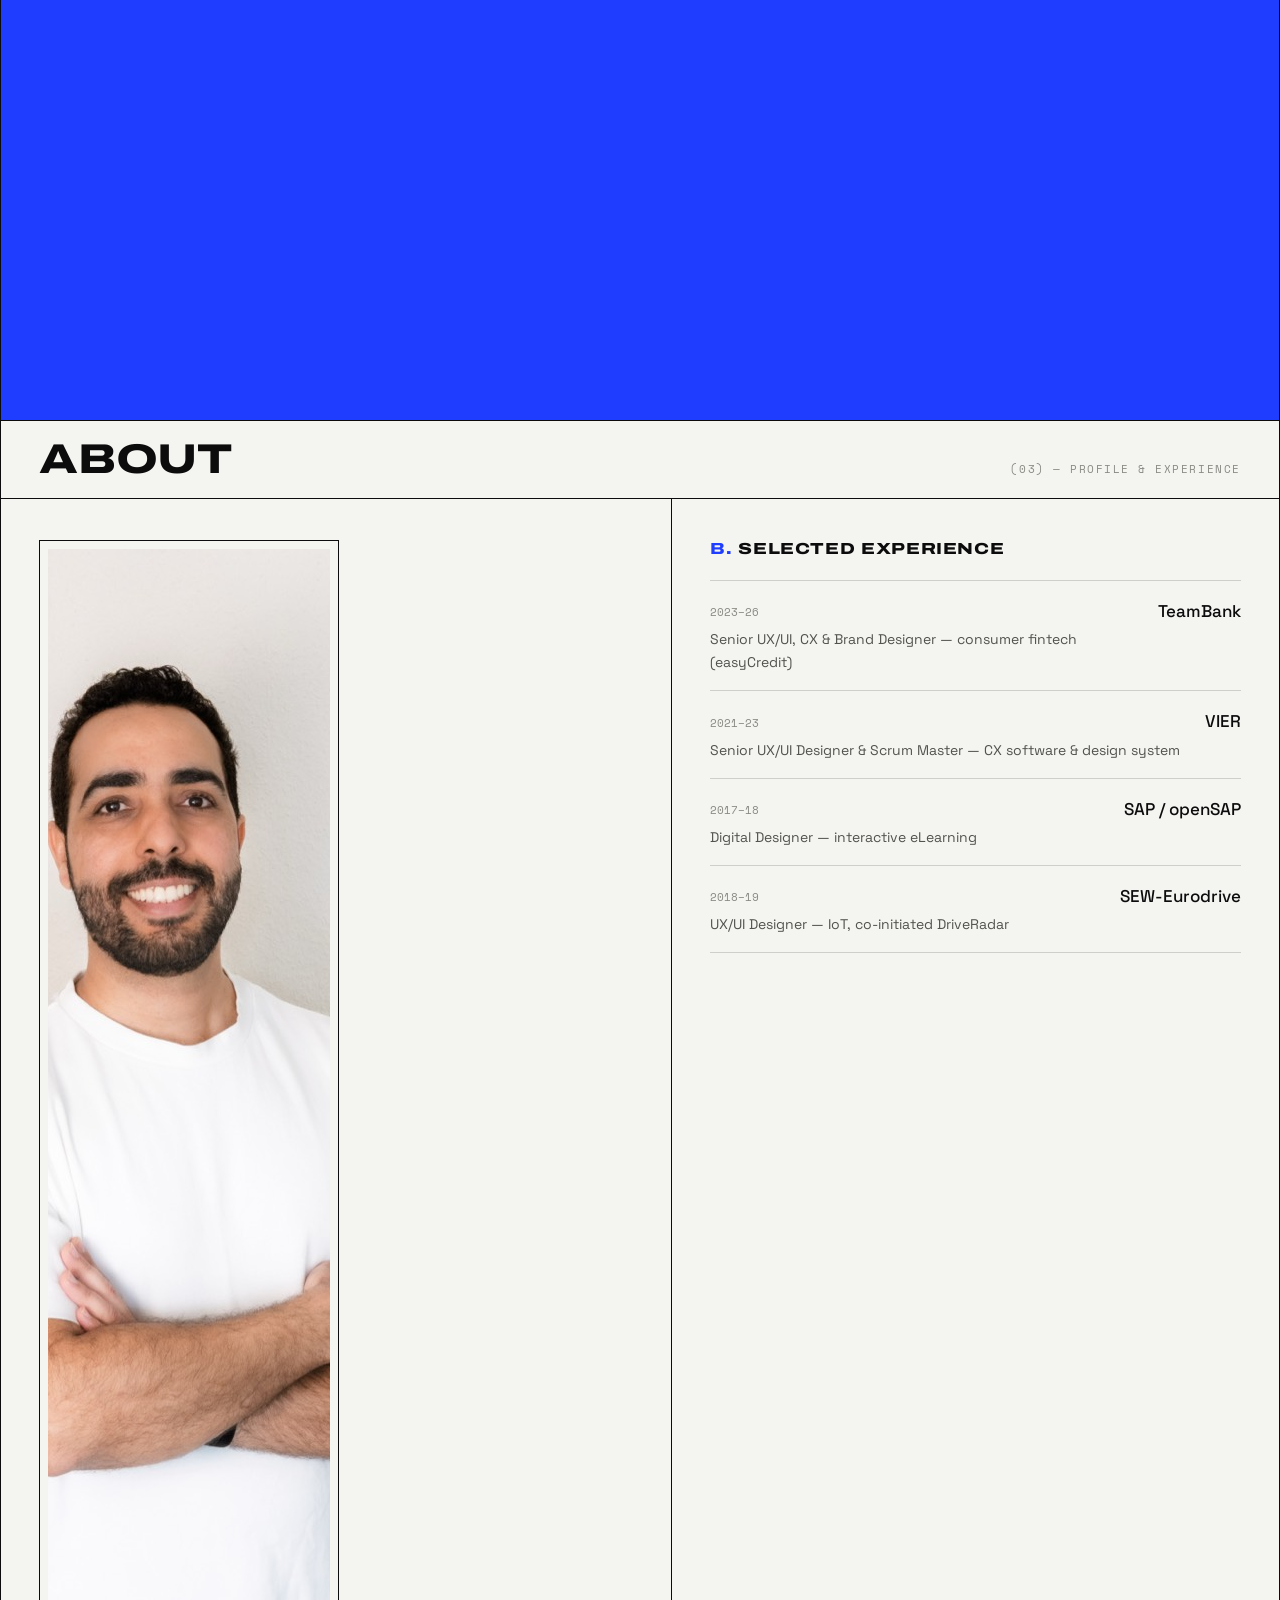
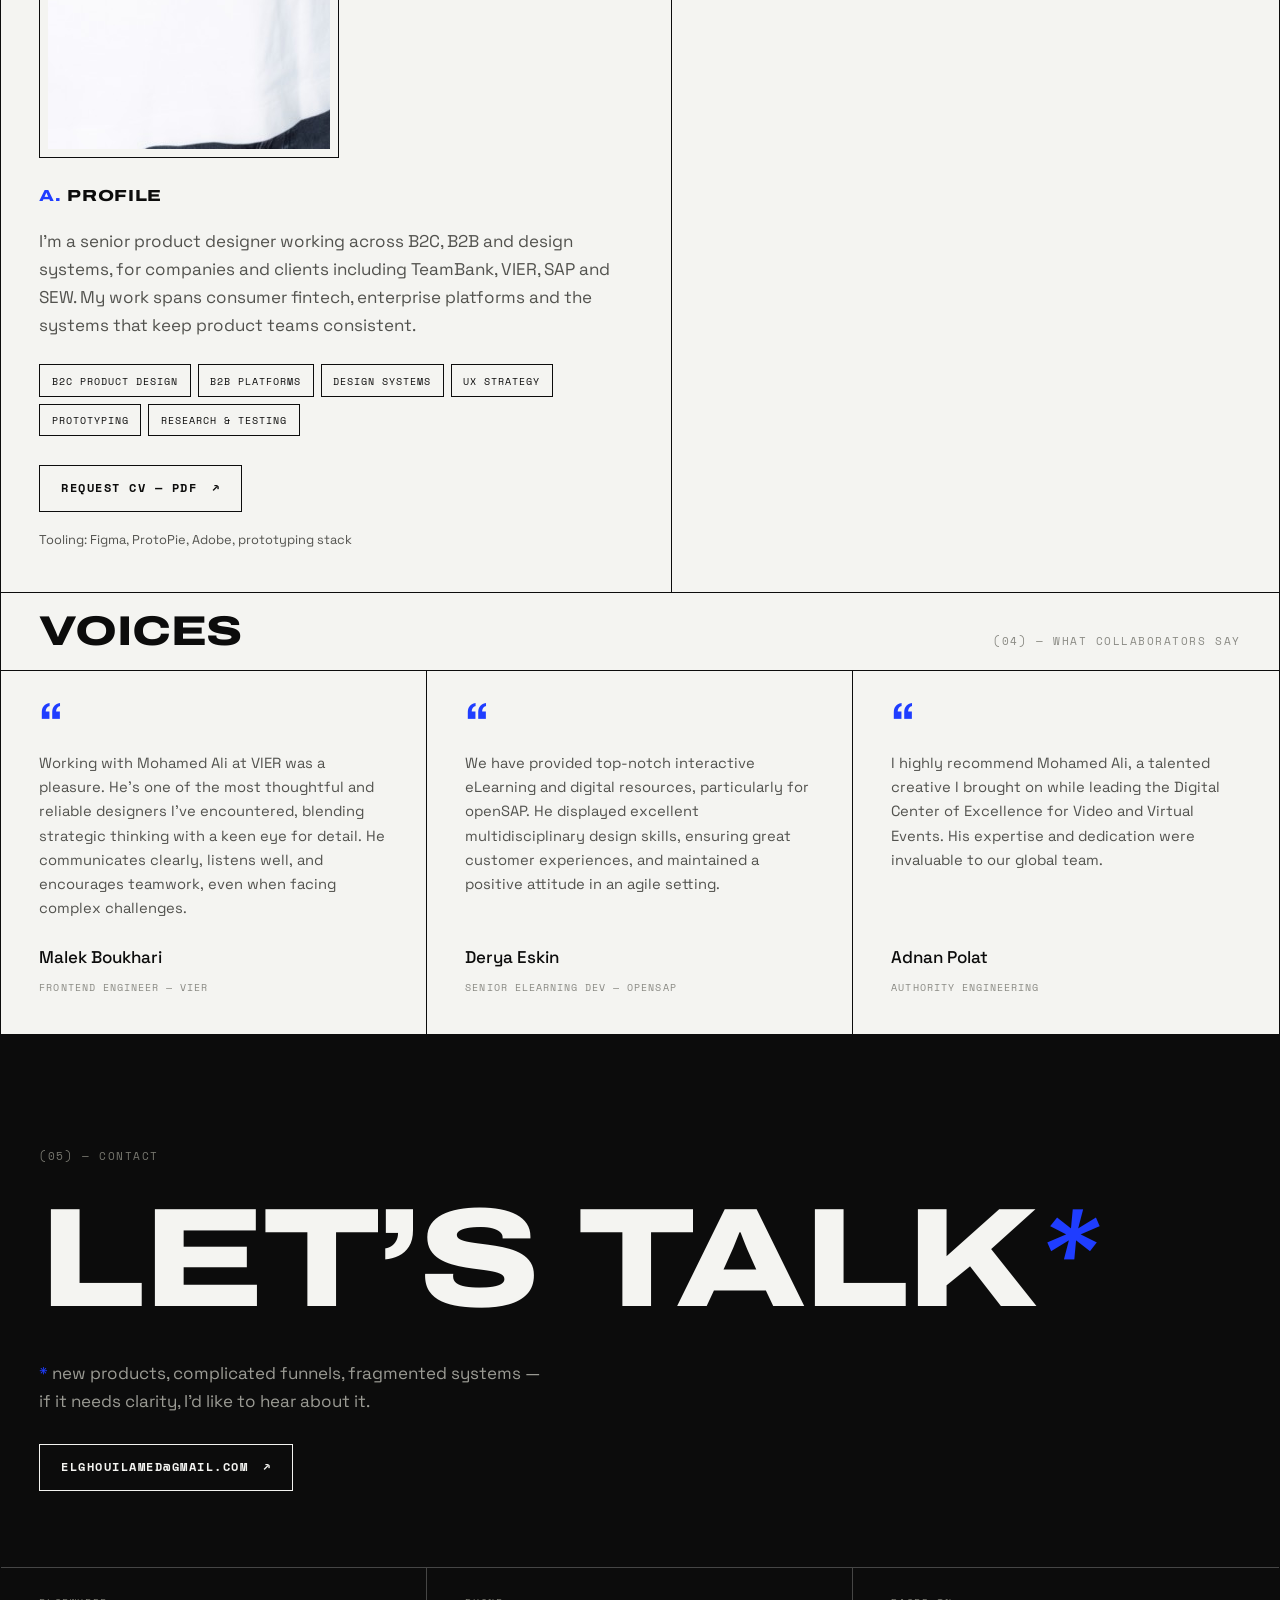
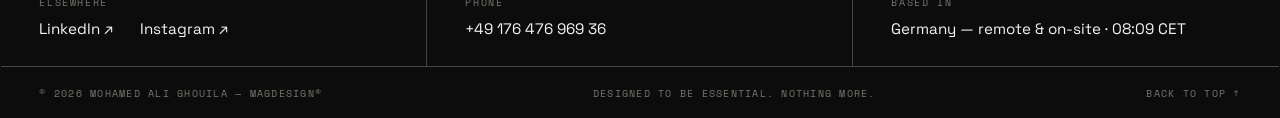
==== commit 18bce4b0: "chore: sync go-live working tree before deploy setup Stage real site assets (decks, portraits, case " ====
--- a/index.html
+++ b/index.html
@@ -9,6 +9,7 @@
 <link rel="preconnect" href="https://fonts.gstatic.com" crossorigin />
 <link href="https://fonts.googleapis.com/css2?family=Archivo:ital,wdth,wght@0,62..125,100..900;1,62..125,100..900&family=Space+Grotesk:wght@400;500&family=Space+Mono:wght@400;700&display=swap" rel="stylesheet" />
 <link rel="stylesheet" href="css/main.css" />
+<link rel="stylesheet" href="css/preview.css" />
 <script>document.documentElement.classList.add('js');
 if(new URLSearchParams(location.search).has('flat'))document.documentElement.classList.add('flat');</script>
 </head>
@@ -71,117 +72,126 @@
   </div>
 
   <!-- WORK -->
-  <section id="work">
+  <section id="work" class="work--open">
     <header class="shead">
       <h2>Selected Work</h2>
       <span class="mono">(01) — Case index, 5 entries</span>
     </header>
-
-    <!-- case 1 -->
-    <article class="case" data-r>
-      <button class="case__head" type="button" aria-expanded="false" aria-controls="c1">
-        <span class="case__no">01</span>
-        <span class="case__title">Removing friction from a high-stakes credit funnel</span>
-        <span class="case__desc">Redesigning a financial application flow to surface every step without hiding it behind a swipe.</span>
-        <span class="case__yr">Fintech — Shipped</span>
-        <span class="case__arr" aria-hidden="true">+</span>
-      </button>
-      <div class="case__body" id="c1"><div>
-        <div class="case__grid">
-          <div class="case__col"><h4><i>A.</i> Challenge</h4>A carousel hid steps users had already committed to — discoverability relied on a swipe many never made.</div>
-          <div class="case__col"><h4><i>B.</i> Approach</h4>Explored three directions, shipped vertical disclosure cards on an existing design-system component — every step visible, accessible.
-            <ul class="case__tags"><li>Conversion</li><li>Accessibility</li><li>Compliance UX</li></ul></div>
-          <div class="case__col"><h4><i>C.</i> Outcome</h4>A fully visible, accessible application; post-launch result being instrumented (measurement plan defined).</div>
-        </div>
-        <div class="case__meta-row"><span>Role — <b>Sr. Product Designer</b></span><span>Outcome — <b>fully visible, accessible funnel</b></span></div>
-        <a class="case__open" href="case-funnel.html">Open full case study <i aria-hidden="true">→</i></a>
-      </div></div>
-    </article>
-
-    <!-- case 2 -->
-    <article class="case" data-r>
-      <button class="case__head" type="button" aria-expanded="false" aria-controls="c2">
-        <span class="case__no">02</span>
-        <span class="case__title">Smart Repayment Guard</span>
-        <span class="case__desc">A context-aware intervention that warns without blocking — preserving autonomy while surfacing real risk.</span>
-        <span class="case__yr">Fintech — Concept</span>
-        <span class="case__arr" aria-hidden="true">+</span>
-      </button>
-      <div class="case__body" id="c2"><div>
-        <div class="case__grid">
-          <div class="case__col"><h4><i>A.</i> Challenge</h4>Good at "how much can I take?", silent on "should I?" — risk hides in repeat withdrawals under stress.</div>
-          <div class="case__col"><h4><i>B.</i> Approach</h4>A context-aware bottom sheet that warns without blocking — future-cost snapshot, soft alternatives, explicit choice.
-            <ul class="case__tags"><li>Behavioural design</li><li>Mobile app</li><li>Research</li></ul></div>
-          <div class="case__col"><h4><i>C.</i> Outcome</h4>Concept / stakeholder proposal with a test plan (projected, not results).</div>
-        </div>
-        <div class="case__meta-row"><span>Role — <b>Sr. Product Designer</b></span><span>Outcome — <b>stakeholder-ready concept with test plan</b></span></div>
-        <a class="case__open" href="case-autonomy.html">Open full case study <i aria-hidden="true">→</i></a>
-      </div></div>
-    </article>
-
-    <!-- case 3 -->
-    <article class="case" data-r>
-      <button class="case__head" type="button" aria-expanded="false" aria-controls="c3">
-        <span class="case__no">03</span>
-        <span class="case__title">From five products to one operational hub</span>
-        <span class="case__desc">Unifying a fragmented enterprise ecosystem — one SSO, one IA, a shared design system.</span>
-        <span class="case__yr">Enterprise SaaS — Shipped</span>
-        <span class="case__arr" aria-hidden="true">+</span>
-      </button>
-      <div class="case__body" id="c3"><div>
-        <div class="case__grid">
-          <div class="case__col"><h4><i>A.</i> Challenge</h4>Six products behaved like five startups — multiple logins, manually stitched KPIs, no shared IA.</div>
-          <div class="case__col"><h4><i>B.</i> Approach</h4>Reframed fragmentation as infrastructure — one SSO, one IA, a workspace home; founded the design system.
-            <ul class="case__tags"><li>0 → 1</li><li>Information architecture</li><li>Enterprise UX</li></ul></div>
-          <div class="case__col"><h4><i>C.</i> Outcome</h4>One operational hub, and a design system that outlived the portal.</div>
-        </div>
-        <div class="case__meta-row"><span>Role — <b>Sr. Product Designer</b></span><span>Outcome — <b>one hub replacing fragmented tools</b></span></div>
-        <a class="case__open" href="case-platform.html">Open full case study <i aria-hidden="true">→</i></a>
-      </div></div>
-    </article>
-
-    <!-- case 4 -->
-    <article class="case" data-r>
-      <button class="case__head" type="button" aria-expanded="false" aria-controls="c4">
-        <span class="case__no">04</span>
-        <span class="case__title">Predictive maintenance, legible at a glance</span>
-        <span class="case__desc">Turning dense sensor data into a three-level view where failing machines stand out immediately.</span>
-        <span class="case__yr">B2B / IIoT — Shipped</span>
-        <span class="case__arr" aria-hidden="true">+</span>
-      </button>
-      <div class="case__body" id="c4"><div>
-        <div class="case__grid">
-          <div class="case__col"><h4><i>A.</i> Challenge</h4>All the sensor data, almost none of the legibility — failing machines didn’t stand out.</div>
-          <div class="case__col"><h4><i>B.</i> Approach</h4>Three legible levels (Fleet / Asset / Signal), each answering one question; severity over completeness.
-            <ul class="case__tags"><li>Data visualisation</li><li>IIoT</li><li>B2B UX</li></ul></div>
-          <div class="case__col"><h4><i>C.</i> Outcome</h4>Fleet triage moved from an undifferentiated table to a severity-sorted view.</div>
-        </div>
-        <div class="case__meta-row"><span>Role — <b>Product / UI Designer</b></span><span>Outcome — <b>severity-sorted fleet triage view</b></span></div>
-        <a class="case__open" href="case-driveradar.html">Open full case study <i aria-hidden="true">→</i></a>
-      </div></div>
-    </article>
-
-    <!-- case 5 -->
-    <article class="case" data-r>
-      <button class="case__head" type="button" aria-expanded="false" aria-controls="c5">
-        <span class="case__no">05</span>
-        <span class="case__title">A shared product language</span>
-        <span class="case__desc">Token-first foundations and a contribution model that keeps a multi-product suite consistent.</span>
-        <span class="case__yr">Design system — In progress</span>
-        <span class="case__arr" aria-hidden="true">+</span>
-      </button>
-      <div class="case__body" id="c5"><div>
-        <div class="case__grid">
-          <div class="case__col"><h4><i>A.</i> Challenge</h4>Several products, one brand — a UI that had drifted apart.</div>
-          <div class="case__col"><h4><i>B.</i> Approach</h4>Token-first foundations, documented components, a contribution model engineers actually use.
-            <ul class="case__tags"><li>Design tokens</li><li>Component library</li><li>Documentation</li></ul></div>
-          <div class="case__col"><h4><i>C.</i> Outcome</h4>One shared language across the suite. Full case study in progress.</div>
-        </div>
-        <div class="case__meta-row"><span>Role — <b>Sr. Product Designer</b></span><span>Outcome — <b>one shared language across the suite</b></span></div>
-        <a class="case__open" href="case-design-system.html">Open full case study <i aria-hidden="true">→</i></a>
-      </div></div>
-    </article>
-
+    <article class="tcard" data-r>
+      <div class="tcard__text">
+        <span class="tcard__no">01</span>
+        <h3 class="tcard__title"><a href="case-funnel.html">Removing friction from a high-stakes credit funnel</a></h3>
+        <p class="tcard__desc">Redesigning a financial application flow to surface every step without hiding it behind a swipe.</p>
+        <div class="tcard__abc">
+          <div><h5><i>A.</i> Challenge</h5><p>A carousel hid steps users had already committed to — discoverability relied on a swipe many never made.</p></div>
+          <div><h5><i>B.</i> Approach</h5><p>Explored three directions, shipped vertical disclosure cards on an existing design-system component — every step visible, accessible.</p></div>
+          <div><h5><i>C.</i> Outcome</h5><p>A fully visible, accessible application; post-launch result being instrumented.</p></div>
+        </div>
+        <ul class="tcard__tags"><li>Conversion</li><li>Accessibility</li><li>Compliance UX</li></ul>
+        <div class="tcard__foot">
+          <a class="tcard__open" href="case-funnel.html">Open full case study <i aria-hidden="true">→</i></a>
+          <span class="tcard__yr">Fintech — Shipped</span>
+        </div>
+      </div>
+      <figure class="tcard__media">
+        <div class="device device--phone">
+          <span class="device__notch" aria-hidden="true"></span>
+          <div class="device__screen"><img src="img/cases/easycredit.jpg" alt="" loading="lazy"></div>
+        </div>
+      </figure>
+    </article>
+    <article class="tcard" data-r>
+      <div class="tcard__text">
+        <span class="tcard__no">02</span>
+        <h3 class="tcard__title"><a href="case-autonomy.html">Smart Repayment Guard</a></h3>
+        <p class="tcard__desc">A context-aware intervention that warns without blocking — preserving autonomy while surfacing real risk.</p>
+        <div class="tcard__abc">
+          <div><h5><i>A.</i> Challenge</h5><p>Good at “how much can I take?”, silent on “should I?” — risk hides in repeat withdrawals under stress.</p></div>
+          <div><h5><i>B.</i> Approach</h5><p>A context-aware bottom sheet that warns without blocking — future-cost snapshot, soft alternatives, explicit choice.</p></div>
+          <div><h5><i>C.</i> Outcome</h5><p>Concept / stakeholder proposal with a defined test plan (projected, not results).</p></div>
+        </div>
+        <ul class="tcard__tags"><li>Behavioural design</li><li>Mobile app</li><li>Research</li></ul>
+        <div class="tcard__foot">
+          <a class="tcard__open" href="case-autonomy.html">Open full case study <i aria-hidden="true">→</i></a>
+          <span class="tcard__yr">Fintech — Concept</span>
+        </div>
+      </div>
+      <figure class="tcard__media">
+        <div class="device device--phone">
+          <span class="device__notch" aria-hidden="true"></span>
+          <div class="device__screen"><img src="img/cases/easycredit.jpg" alt="" loading="lazy"></div>
+        </div>
+      </figure>
+    </article>
+    <article class="tcard" data-r>
+      <div class="tcard__text">
+        <span class="tcard__no">03</span>
+        <h3 class="tcard__title"><a href="case-platform.html">From five products to one operational hub</a></h3>
+        <p class="tcard__desc">Unifying a fragmented enterprise ecosystem — one SSO, one IA, a shared design system.</p>
+        <div class="tcard__abc">
+          <div><h5><i>A.</i> Challenge</h5><p>Six products behaved like five startups — multiple logins, manually stitched KPIs, no shared IA.</p></div>
+          <div><h5><i>B.</i> Approach</h5><p>Reframed fragmentation as infrastructure — one SSO, one IA, a workspace home; founded the design system.</p></div>
+          <div><h5><i>C.</i> Outcome</h5><p>One operational hub, and a design system that outlived the portal.</p></div>
+        </div>
+        <ul class="tcard__tags"><li>0 → 1</li><li>Information architecture</li><li>Enterprise UX</li></ul>
+        <div class="tcard__foot">
+          <a class="tcard__open" href="case-platform.html">Open full case study <i aria-hidden="true">→</i></a>
+          <span class="tcard__yr">Enterprise SaaS — Shipped</span>
+        </div>
+      </div>
+      <figure class="tcard__media">
+        <div class="device device--web">
+          <div class="device__bar" aria-hidden="true"><span class="device__dot"></span><span class="device__dot"></span><span class="device__dot"></span></div>
+          <div class="device__screen"><img src="img/cases/vier-portal.jpg" alt="" loading="lazy"></div>
+        </div>
+      </figure>
+    </article>
+    <article class="tcard" data-r>
+      <div class="tcard__text">
+        <span class="tcard__no">04</span>
+        <h3 class="tcard__title"><a href="case-driveradar.html">Predictive maintenance, legible at a glance</a></h3>
+        <p class="tcard__desc">Turning dense sensor data into a three-level view where failing machines stand out immediately.</p>
+        <div class="tcard__abc">
+          <div><h5><i>A.</i> Challenge</h5><p>All the sensor data, almost none of the legibility — failing machines didn’t stand out.</p></div>
+          <div><h5><i>B.</i> Approach</h5><p>Three legible levels (Fleet / Asset / Signal), each answering one question; severity over completeness.</p></div>
+          <div><h5><i>C.</i> Outcome</h5><p>Fleet triage moved from an undifferentiated table to a severity-sorted view.</p></div>
+        </div>
+        <ul class="tcard__tags"><li>Data visualisation</li><li>IIoT</li><li>B2B UX</li></ul>
+        <div class="tcard__foot">
+          <a class="tcard__open" href="case-driveradar.html">Open full case study <i aria-hidden="true">→</i></a>
+          <span class="tcard__yr">B2B / IIoT — Shipped</span>
+        </div>
+      </div>
+      <figure class="tcard__media">
+        <div class="device device--web">
+          <div class="device__bar" aria-hidden="true"><span class="device__dot"></span><span class="device__dot"></span><span class="device__dot"></span></div>
+          <div class="device__screen"><img src="img/decks/driveradar/06-outcome.png" alt="" loading="lazy"></div>
+        </div>
+      </figure>
+    </article>
+    <article class="tcard" data-r>
+      <div class="tcard__text">
+        <span class="tcard__no">05</span>
+        <h3 class="tcard__title"><a href="case-design-system.html">A shared product language</a></h3>
+        <p class="tcard__desc">Token-first foundations and a contribution model that keeps a multi-product suite consistent.</p>
+        <div class="tcard__abc">
+          <div><h5><i>A.</i> Challenge</h5><p>Several products, one brand — a UI that had drifted apart.</p></div>
+          <div><h5><i>B.</i> Approach</h5><p>Token-first foundations, documented components, a contribution model engineers actually use.</p></div>
+          <div><h5><i>C.</i> Outcome</h5><p>One shared language across the suite. Full case study in progress.</p></div>
+        </div>
+        <ul class="tcard__tags"><li>Design tokens</li><li>Component library</li><li>Documentation</li></ul>
+        <div class="tcard__foot">
+          <a class="tcard__open" href="case-design-system.html">Open full case study <i aria-hidden="true">→</i></a>
+          <span class="tcard__yr">Design system — In progress</span>
+        </div>
+      </div>
+      <figure class="tcard__media">
+        <div class="device device--web">
+          <div class="device__bar" aria-hidden="true"><span class="device__dot"></span><span class="device__dot"></span><span class="device__dot"></span></div>
+          <div class="device__screen"><img src="img/cases/vier-ds.jpg" alt="" loading="lazy"></div>
+        </div>
+      </figure>
+    </article>
     <p class="work__more" data-r>More work under NDA — <a href="mailto:elghouilamed@gmail.com">request the full portfolio deck</a>.</p>
   </section>
 
@@ -213,6 +223,9 @@
     </header>
     <div class="about">
       <div class="about__l" data-r>
+        <figure class="about__portrait">
+          <img src="img/home/portrait.jpg" alt="Mohamed Ali Ghouila" width="1800" height="1200" loading="lazy" />
+        </figure>
         <h3><i>A.</i> Profile</h3>
         <p>I’m a senior product designer working across B2C, B2B and design systems, for companies and clients including TeamBank, VIER, SAP and SEW. My work spans consumer fintech, enterprise platforms and the systems that keep product teams consistent.</p>
         <ul class="about__chips" aria-label="Focus areas">
--- a/css/main.css
+++ b/css/main.css
@@ -185,6 +185,8 @@
 .about{display:grid;grid-template-columns:1.05fr .95fr;border-bottom:1px solid var(--rule)}
 .about>div{padding:2.6rem var(--gut)}
 .about__l{border-right:1px solid var(--rule)}
+.about__portrait{margin:0 0 1.8rem;max-width:300px;border:1px solid var(--rule);padding:.5rem;background:var(--bg)}
+.about__portrait img{display:block;width:100%;aspect-ratio:4/5;object-fit:cover;object-position:50% 12%}
 .about h3{font:800 1rem var(--f-disp);font-stretch:125%;text-transform:uppercase;letter-spacing:.04em;margin-bottom:1.4rem}
 .about h3 i{font-style:normal;color:var(--blue)}
 .about p{color:var(--ink-soft);max-width:56ch}
--- a/css/preview.css
+++ b/css/preview.css
@@ -0,0 +1,112 @@
+/* ============================================================
+   PREVIEW ADD-ON — case-index product previews (A/B trial)
+   Loaded only by index-hover.html and index-open.html.
+   Nothing here touches the shipping index.html.
+   ============================================================ */
+
+/* build badge */
+.pvbadge{position:fixed;left:.8rem;bottom:.8rem;z-index:95;
+  font:700 .6rem/1 var(--f-mono);letter-spacing:.14em;text-transform:uppercase;
+  background:var(--blue);color:#fff;padding:.45rem .6rem;pointer-events:none}
+
+/* ============================================================
+   DEVICE MOCKUP — static frame, the screen content animates inside
+   (phone for app shots, browser for web shots). object-position
+   pan reads as "the product in use" without touching the frame.
+   ============================================================ */
+.device{position:relative;margin-inline:auto;background:#0d0d0f}
+.device__screen{position:relative;overflow:hidden;background:#fff}
+.device__screen img{position:absolute;inset:0;width:100%;height:100%;object-fit:cover;display:block}
+
+/* phone */
+.device--phone{width:min(300px,64%);padding:11px;border-radius:40px;
+  box-shadow:0 34px 70px -34px rgba(12,12,12,.55),0 10px 24px -14px rgba(12,12,12,.35)}
+.device--phone .device__screen{border-radius:28px;aspect-ratio:9/17}
+.device--phone .device__notch{position:absolute;top:19px;left:50%;transform:translateX(-50%);
+  z-index:2;width:32%;height:11px;background:#0d0d0f;border-radius:99px}
+.device--phone .device__screen img{object-position:50% 0%;animation:pvScrollY 14s var(--ease) infinite alternate}
+@keyframes pvScrollY{0%,7%{object-position:50% 0%}93%,100%{object-position:50% 100%}}
+
+/* browser / web */
+.device--web{width:100%;border-radius:12px;overflow:hidden;border:1px solid var(--rule);
+  background:#e9e9e4;box-shadow:0 34px 70px -34px rgba(12,12,12,.4),0 10px 24px -16px rgba(12,12,12,.25)}
+.device--web .device__bar{height:34px;display:flex;align-items:center;gap:7px;padding:0 14px}
+.device--web .device__dot{width:10px;height:10px;border-radius:50%;background:#c4c4bd}
+.device--web .device__screen{aspect-ratio:16/10;border-top:1px solid var(--rule-soft)}
+.device--web .device__screen img{object-position:0% 0%;animation:pvPan 18s var(--ease) infinite alternate}
+@keyframes pvPan{0%{object-position:0% 0%}100%{object-position:100% 100%}}
+
+/* ============================================================
+   V1 — HOVER PEEK  (compact index kept; device floats on hover)
+   ============================================================ */
+.work--hover .case{position:relative}
+.case__peek{
+  position:fixed;z-index:34;
+  right:max(1.2rem,calc(50vw - 720px + 1.2rem));
+  top:50%;transform:translateY(-50%) scale(.97);
+  width:min(30vw,340px);pointer-events:none;
+  opacity:0;transition:opacity .38s var(--ease),transform .5s var(--ease-q)}
+.case__peek .device--mini.device--phone{width:190px;padding:8px;border-radius:30px}
+.case__peek .device--mini.device--phone .device__screen{border-radius:20px}
+.case__peek .device--mini.device--phone .device__notch{top:14px;height:8px}
+.case__peek figcaption{display:flex;justify-content:space-between;gap:1rem;
+  margin-top:.7rem;font:400 .6rem/1 var(--f-mono);
+  letter-spacing:.12em;text-transform:uppercase;color:var(--ink-faint)}
+.case__head:hover ~ .case__peek{opacity:1;transform:translateY(-50%) scale(1)}
+
+/* ============================================================
+   V2 — ALWAYS-OPEN TEASER CARDS (reduced-line, alternating)
+   ============================================================ */
+.work--open .tcard{
+  display:grid;grid-template-columns:1.08fr .92fr;
+  gap:clamp(1.5rem,4vw,3.5rem);align-items:center;
+  padding:clamp(2rem,5vw,4rem) var(--gut);
+  border-bottom:1px solid var(--rule)}
+.work--open .tcard:nth-child(even){grid-template-columns:.92fr 1.08fr}
+.work--open .tcard:nth-child(even) .tcard__media{order:-1}
+.tcard__no{font:700 .8rem/1 var(--f-mono);color:var(--blue);letter-spacing:.06em}
+.tcard__title{font:800 clamp(1.6rem,3.4vw,2.8rem)/1.02 var(--f-disp);font-stretch:125%;
+  text-transform:uppercase;letter-spacing:-.01em;margin:.6rem 0 1rem}
+.tcard__title a{transition:color .3s var(--ease)}
+.tcard__title a:hover{color:var(--blue)}
+.tcard__desc{color:var(--ink-soft);max-width:48ch}
+.tcard__abc{display:grid;grid-template-columns:repeat(3,1fr);gap:1.4rem;margin-top:1.7rem}
+.tcard__abc h5{font:700 .6rem/1 var(--f-mono);letter-spacing:.14em;text-transform:uppercase;
+  color:var(--ink);margin-bottom:.5rem}
+.tcard__abc h5 i{font-style:normal;color:var(--blue);margin-right:.35rem}
+.tcard__abc p{font-size:.82rem;line-height:1.5;color:var(--ink-soft)}
+.tcard__tags{display:flex;flex-wrap:wrap;gap:.4rem;margin-top:1.3rem}
+.tcard__tags li{font:400 .6rem/1 var(--f-mono);letter-spacing:.1em;text-transform:uppercase;
+  color:var(--ink-soft);border:1px solid var(--rule-soft);padding:.35rem .6rem}
+.tcard__foot{display:flex;align-items:center;gap:1rem 1.8rem;flex-wrap:wrap;margin-top:1.8rem}
+.tcard__open{display:inline-flex;align-items:center;gap:.7rem;
+  font:700 .72rem/1 var(--f-mono);letter-spacing:.14em;text-transform:uppercase;
+  border:1px solid var(--ink);padding:.95rem 1.15rem;position:relative;isolation:isolate;
+  transition:color .35s var(--ease),border-color .35s var(--ease)}
+.tcard__open::after{content:"";position:absolute;inset:0;background:var(--blue);z-index:-1;
+  transform:scaleX(0);transform-origin:left;transition:transform .35s var(--ease)}
+.tcard__open i{font-style:normal;color:var(--blue);transition:color .35s var(--ease),transform .35s var(--ease-q)}
+.tcard__open:hover{color:#fff;border-color:var(--blue)}
+.tcard__open:hover::after{transform:scaleX(1)}
+.tcard__open:hover i{color:#fff;transform:translateX(.4rem)}
+.tcard__yr{font:400 .72rem/1 var(--f-mono);color:var(--ink-faint)}
+.tcard__media{display:flex;justify-content:center;align-items:center;padding-block:clamp(1rem,2vw,2rem)}
+
+/* ============================================================
+   RESPONSIVE + MOTION SAFETY
+   ============================================================ */
+@media(max-width:1000px){ .case__peek{display:none} }   /* hover peek is desktop-only */
+@media(max-width:820px){
+  .work--open .tcard,
+  .work--open .tcard:nth-child(even){grid-template-columns:1fr}
+  .work--open .tcard__media,
+  .work--open .tcard:nth-child(even) .tcard__media{order:0}
+  .tcard__abc{grid-template-columns:1fr;gap:1rem}
+  .device--phone{width:min(260px,70%)}
+}
+html.flat .device__screen img,
+html.flat.shot .device__screen img{animation:none!important}
+@media(prefers-reduced-motion:reduce){ .device__screen img{animation:none!important} }
+
+/* screenshot helper: ?shot shrinks the dvh hero so full-page capture works */
+html.shot .hero{min-height:560px}
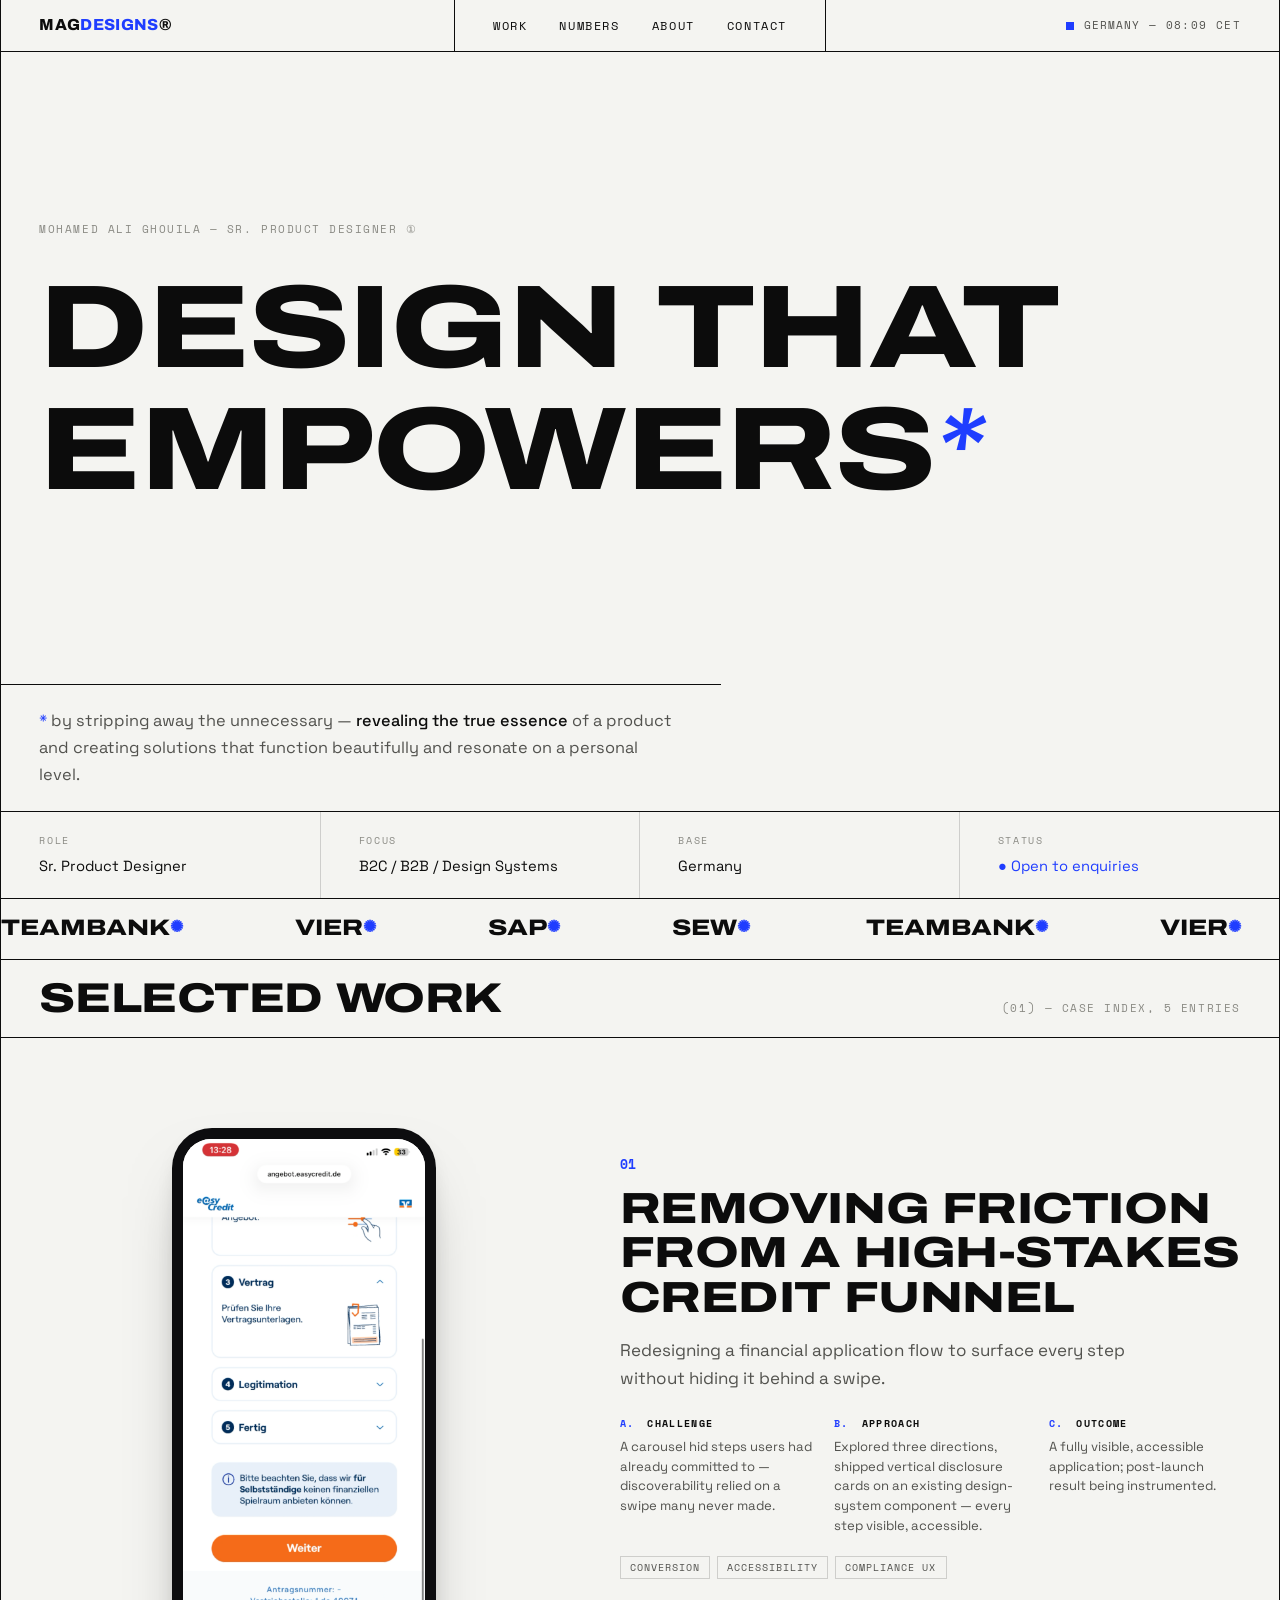
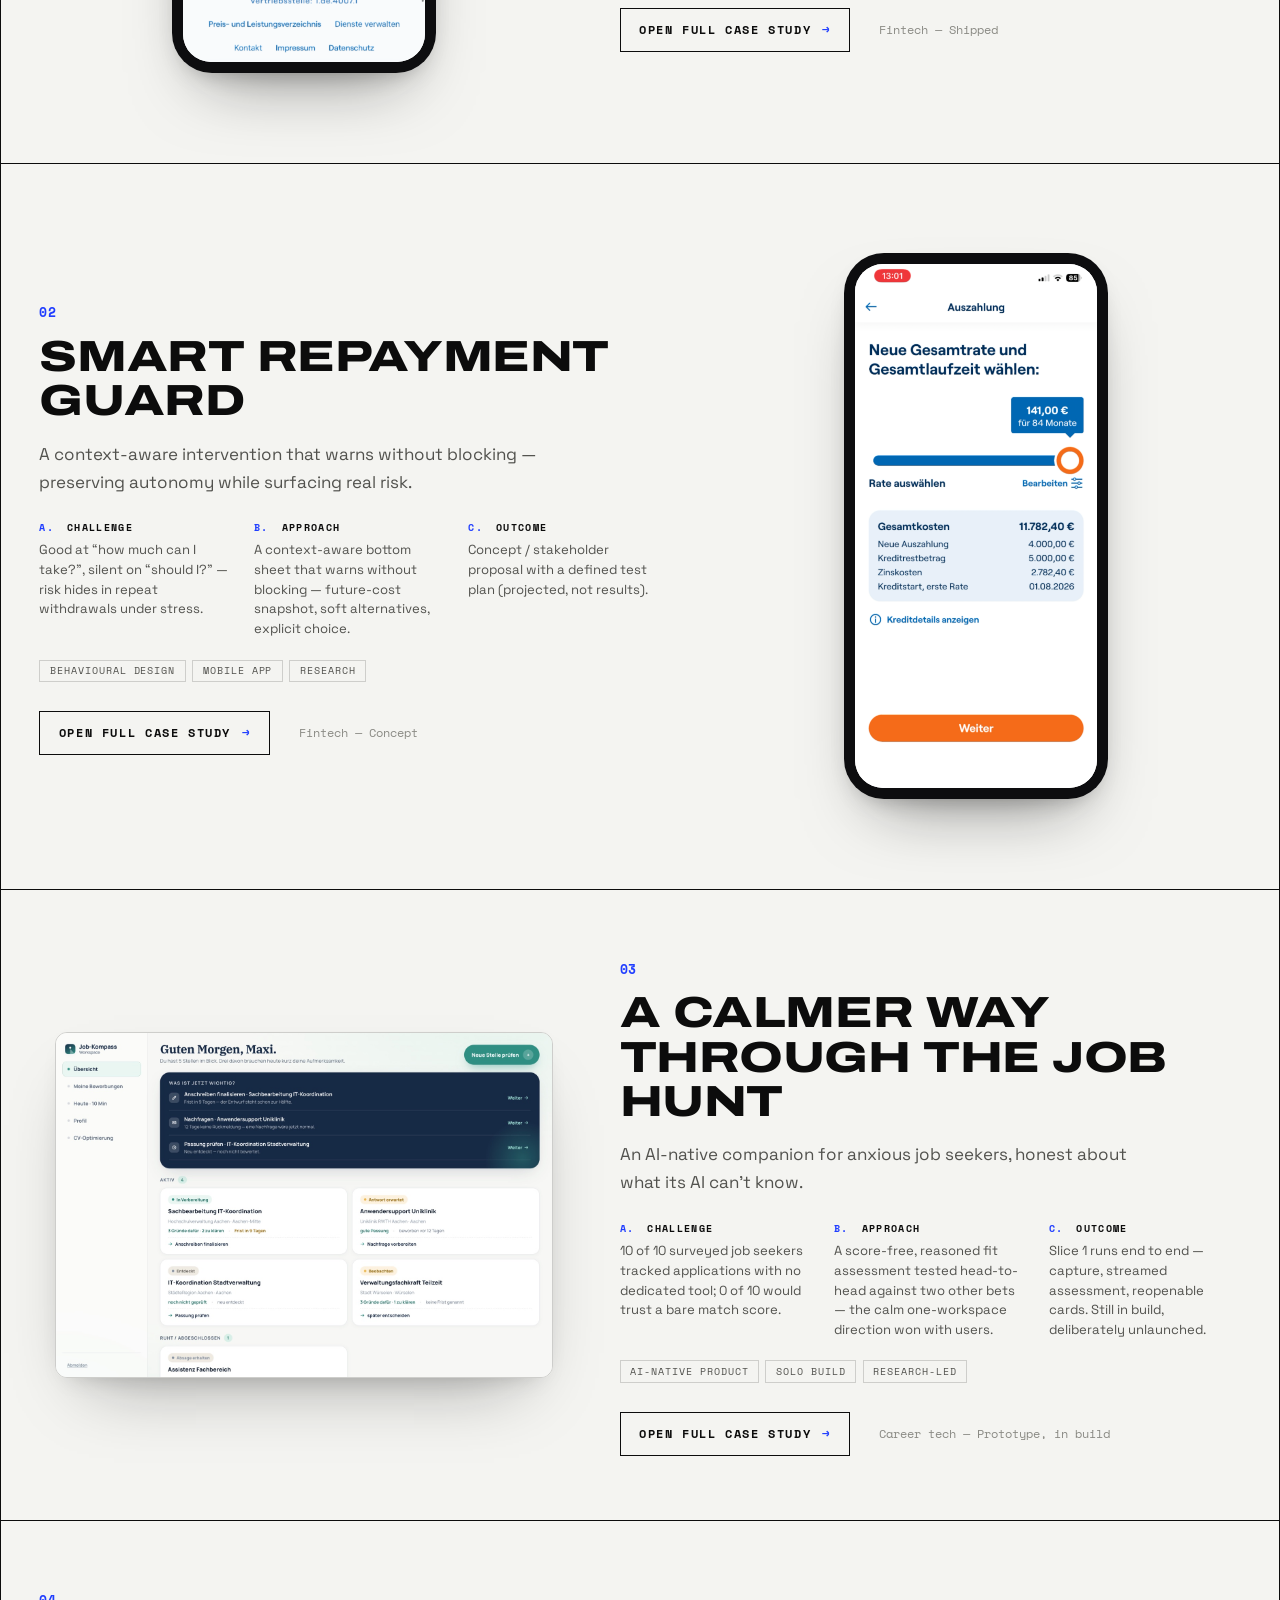
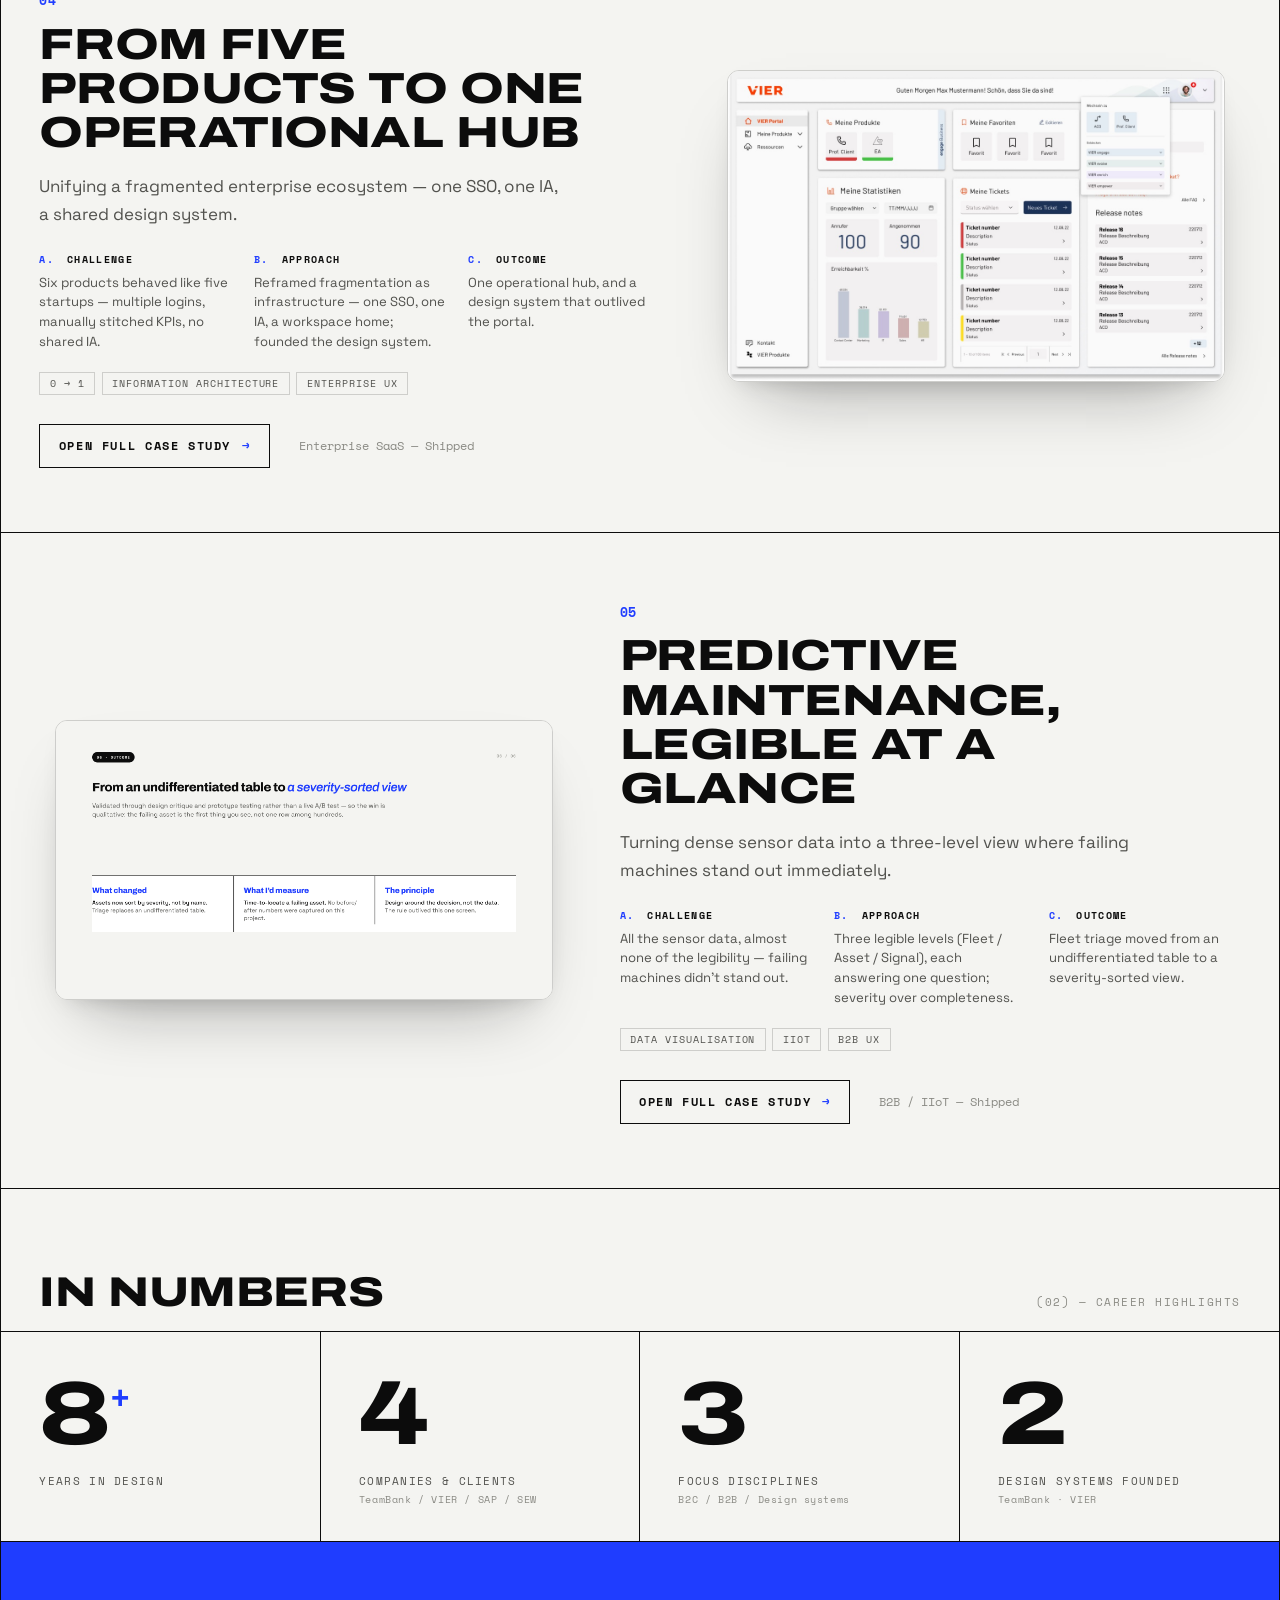
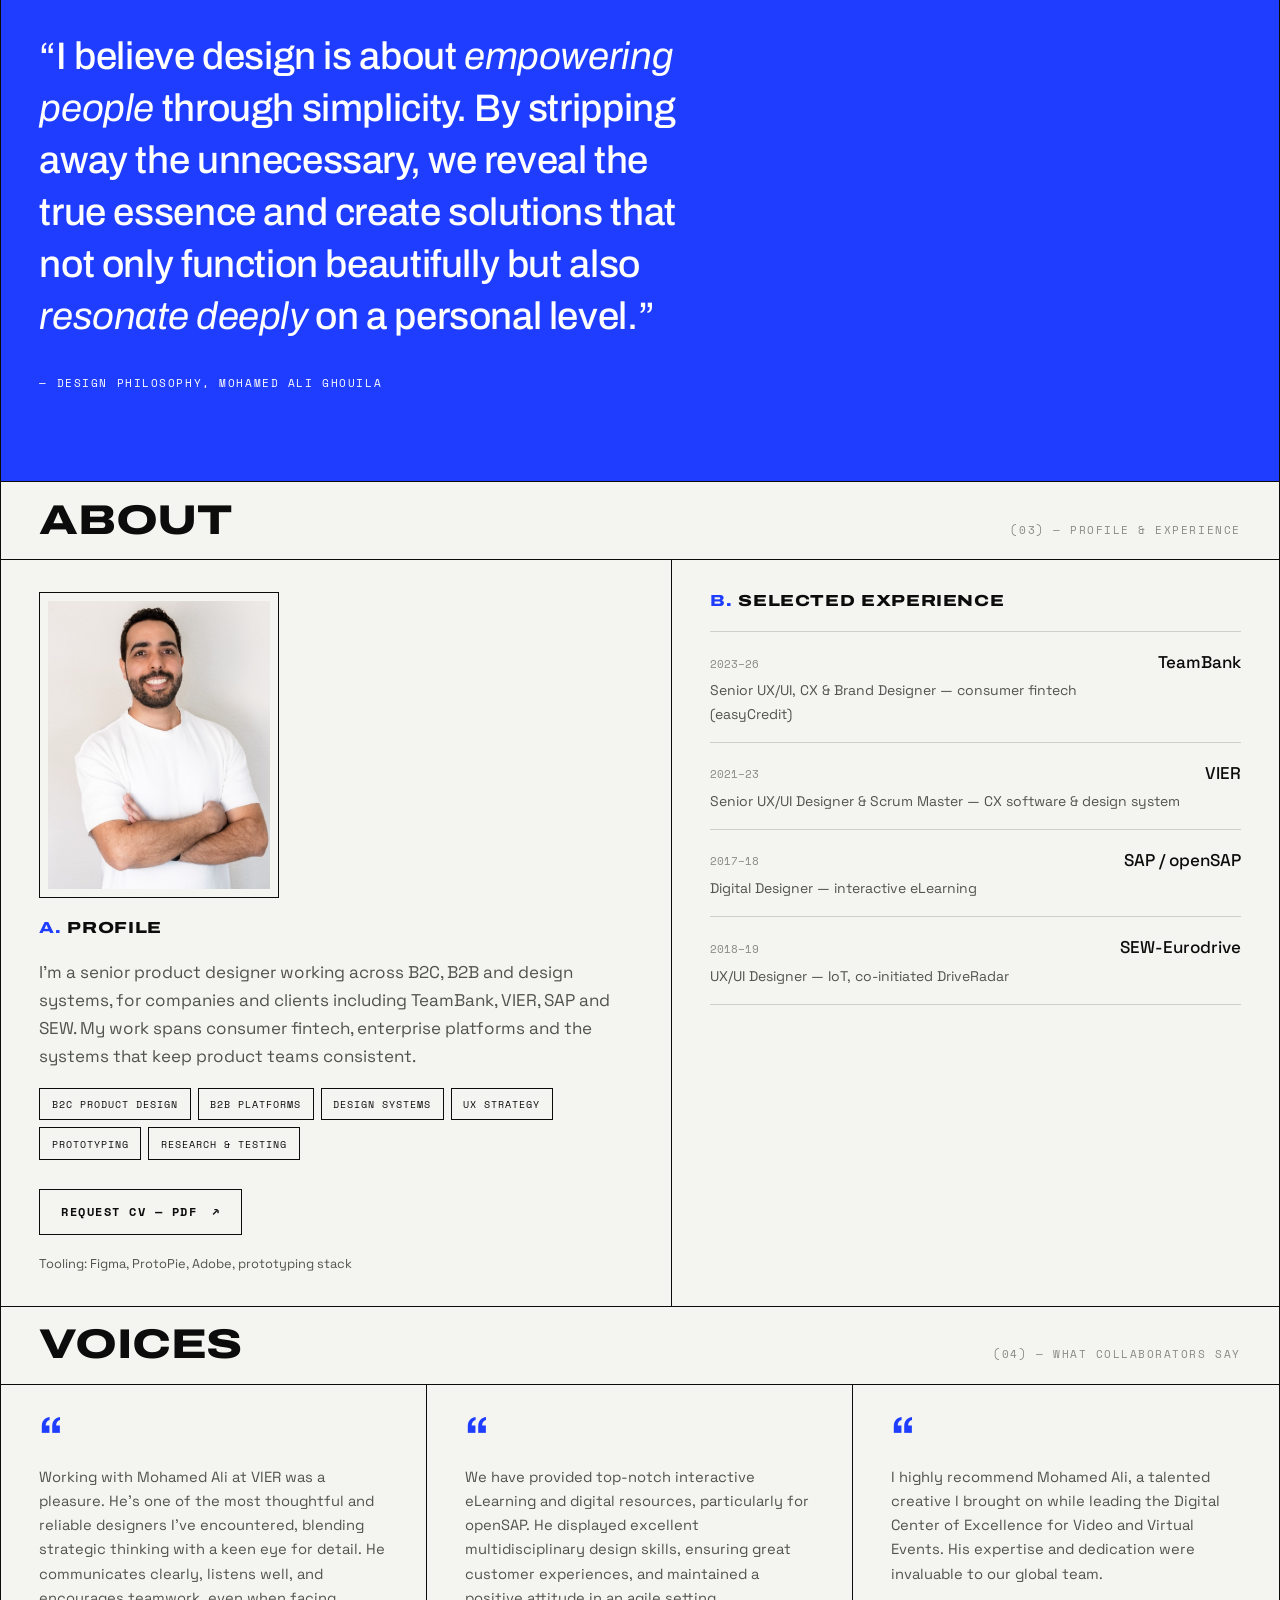
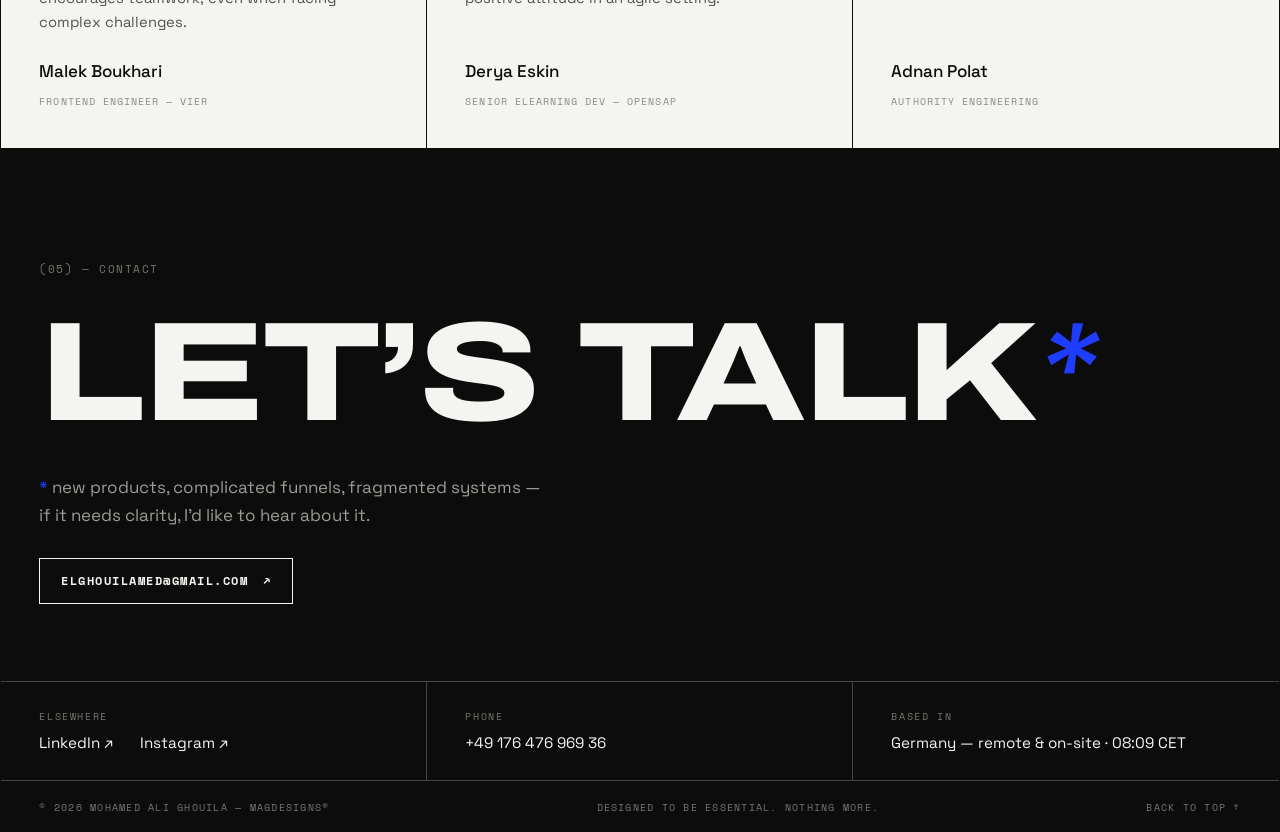
==== commit ca3d71f7: "feat: ship Job-Kompass case + homepage preview rework - Add Job-Kompass as case 03 (9 deck slides, g" ====
--- a/index.html
+++ b/index.html
@@ -11,7 +11,8 @@
 <link rel="stylesheet" href="css/main.css" />
 <link rel="stylesheet" href="css/preview.css" />
 <script>document.documentElement.classList.add('js');
-if(new URLSearchParams(location.search).has('flat'))document.documentElement.classList.add('flat');</script>
+if(new URLSearchParams(location.search).has('flat'))document.documentElement.classList.add('flat');
+if(new URLSearchParams(location.search).has('shot'))document.documentElement.classList.add('shot');</script>
 </head>
 <body>
 <a class="skip" href="#work">Skip to content</a>
@@ -19,7 +20,7 @@
 <div class="frame">
 
 <header class="top">
-  <a class="top__brand" href="#top">Mag<i>design</i>®</a>
+  <a class="top__brand" href="#top">Mag<i>designs</i>®</a>
   <nav class="top__nav" aria-label="Primary">
     <a href="#work">Work</a><a href="#numbers">Numbers</a><a href="#about">About</a><a href="#contact">Contact</a>
   </nav>
@@ -95,8 +96,9 @@
       </div>
       <figure class="tcard__media">
         <div class="device device--phone">
-          <span class="device__notch" aria-hidden="true"></span>
-          <div class="device__screen"><img src="img/cases/easycredit.jpg" alt="" loading="lazy"></div>
+          <div class="device__screen">
+            <video src="img/decks/easycredit/01-cover-device.mp4" poster="img/decks/easycredit/01-cover-device-poster.png" autoplay muted loop playsinline></video>
+          </div>
         </div>
       </figure>
     </article>
@@ -118,14 +120,36 @@
       </div>
       <figure class="tcard__media">
         <div class="device device--phone">
-          <span class="device__notch" aria-hidden="true"></span>
-          <div class="device__screen"><img src="img/cases/easycredit.jpg" alt="" loading="lazy"></div>
+          <div class="device__screen">
+            <video src="img/decks/repayment-guard/06-intervention-device.mp4" poster="img/decks/repayment-guard/06-intervention-device-poster.png" autoplay muted loop playsinline></video>
+            <img class="device__sheet" src="img/decks/repayment-guard/rate-sheet.png" alt="Your rate after this payout — 157€ rises to 283€, +126€ for 36 months">
+          </div>
         </div>
       </figure>
     </article>
     <article class="tcard" data-r>
       <div class="tcard__text">
         <span class="tcard__no">03</span>
+        <h3 class="tcard__title"><a href="case-job-kompass.html">A calmer way through the job hunt</a></h3>
+        <p class="tcard__desc">An AI-native companion for anxious job seekers, honest about what its AI can’t know.</p>
+        <div class="tcard__abc">
+          <div><h5><i>A.</i> Challenge</h5><p>10 of 10 surveyed job seekers tracked applications with no dedicated tool; 0 of 10 would trust a bare match score.</p></div>
+          <div><h5><i>B.</i> Approach</h5><p>A score-free, reasoned fit assessment tested head-to-head against two other bets — the calm one-workspace direction won with users.</p></div>
+          <div><h5><i>C.</i> Outcome</h5><p>Slice 1 runs end to end — capture, streamed assessment, reopenable cards. Still in build, deliberately unlaunched.</p></div>
+        </div>
+        <ul class="tcard__tags"><li>AI-native product</li><li>Solo build</li><li>Research-led</li></ul>
+        <div class="tcard__foot">
+          <a class="tcard__open" href="case-job-kompass.html">Open full case study <i aria-hidden="true">→</i></a>
+          <span class="tcard__yr">Career tech — Prototype, in build</span>
+        </div>
+      </div>
+      <figure class="tcard__media">
+        <div class="device device--flat device--flat--wide device--flat--shot"><img src="img/cases/job-kompass.jpg" alt="" loading="lazy"></div>
+      </figure>
+    </article>
+    <article class="tcard" data-r>
+      <div class="tcard__text">
+        <span class="tcard__no">04</span>
         <h3 class="tcard__title"><a href="case-platform.html">From five products to one operational hub</a></h3>
         <p class="tcard__desc">Unifying a fragmented enterprise ecosystem — one SSO, one IA, a shared design system.</p>
         <div class="tcard__abc">
@@ -140,15 +164,12 @@
         </div>
       </div>
       <figure class="tcard__media">
-        <div class="device device--web">
-          <div class="device__bar" aria-hidden="true"><span class="device__dot"></span><span class="device__dot"></span><span class="device__dot"></span></div>
-          <div class="device__screen"><img src="img/cases/vier-portal.jpg" alt="" loading="lazy"></div>
-        </div>
-      </figure>
-    </article>
-    <article class="tcard" data-r>
-      <div class="tcard__text">
-        <span class="tcard__no">04</span>
+        <div class="device device--flat device--flat--wide device--flat--shot"><img src="img/cases/vier-portal.jpg" alt="" loading="lazy"></div>
+      </figure>
+    </article>
+    <article class="tcard" data-r>
+      <div class="tcard__text">
+        <span class="tcard__no">05</span>
         <h3 class="tcard__title"><a href="case-driveradar.html">Predictive maintenance, legible at a glance</a></h3>
         <p class="tcard__desc">Turning dense sensor data into a three-level view where failing machines stand out immediately.</p>
         <div class="tcard__abc">
@@ -163,33 +184,7 @@
         </div>
       </div>
       <figure class="tcard__media">
-        <div class="device device--web">
-          <div class="device__bar" aria-hidden="true"><span class="device__dot"></span><span class="device__dot"></span><span class="device__dot"></span></div>
-          <div class="device__screen"><img src="img/decks/driveradar/06-outcome.png" alt="" loading="lazy"></div>
-        </div>
-      </figure>
-    </article>
-    <article class="tcard" data-r>
-      <div class="tcard__text">
-        <span class="tcard__no">05</span>
-        <h3 class="tcard__title"><a href="case-design-system.html">A shared product language</a></h3>
-        <p class="tcard__desc">Token-first foundations and a contribution model that keeps a multi-product suite consistent.</p>
-        <div class="tcard__abc">
-          <div><h5><i>A.</i> Challenge</h5><p>Several products, one brand — a UI that had drifted apart.</p></div>
-          <div><h5><i>B.</i> Approach</h5><p>Token-first foundations, documented components, a contribution model engineers actually use.</p></div>
-          <div><h5><i>C.</i> Outcome</h5><p>One shared language across the suite. Full case study in progress.</p></div>
-        </div>
-        <ul class="tcard__tags"><li>Design tokens</li><li>Component library</li><li>Documentation</li></ul>
-        <div class="tcard__foot">
-          <a class="tcard__open" href="case-design-system.html">Open full case study <i aria-hidden="true">→</i></a>
-          <span class="tcard__yr">Design system — In progress</span>
-        </div>
-      </div>
-      <figure class="tcard__media">
-        <div class="device device--web">
-          <div class="device__bar" aria-hidden="true"><span class="device__dot"></span><span class="device__dot"></span><span class="device__dot"></span></div>
-          <div class="device__screen"><img src="img/cases/vier-ds.jpg" alt="" loading="lazy"></div>
-        </div>
+        <div class="device device--flat device--flat--wide device--flat--shot"><img src="img/decks/driveradar/06-outcome.png" alt="" loading="lazy"></div>
       </figure>
     </article>
     <p class="work__more" data-r>More work under NDA — <a href="mailto:elghouilamed@gmail.com">request the full portfolio deck</a>.</p>
@@ -224,7 +219,7 @@
     <div class="about">
       <div class="about__l" data-r>
         <figure class="about__portrait">
-          <img src="img/home/portrait.jpg" alt="Mohamed Ali Ghouila" width="1800" height="1200" loading="lazy" />
+          <img src="img/home/portrait.jpg" alt="Mohamed Ali Ghouila" width="710" height="888" loading="lazy" />
         </figure>
         <h3><i>A.</i> Profile</h3>
         <p>I’m a senior product designer working across B2C, B2B and design systems, for companies and clients including TeamBank, VIER, SAP and SEW. My work spans consumer fintech, enterprise platforms and the systems that keep product teams consistent.</p>
@@ -289,7 +284,7 @@
       <div><b>Based in</b><span style="font-size:.95rem">Germany — remote &amp; on-site · <span data-clock>--:--</span> CET</span></div>
     </div>
     <footer class="contact__foot">
-      <p>© <span data-year>2026</span> Mohamed Ali Ghouila — Magdesign®</p>
+      <p>© <span data-year>2026</span> Mohamed Ali Ghouila — Magdesigns®</p>
       <p>Designed to be essential. Nothing more.</p>
       <a href="#top">Back to top ↑</a>
     </footer>
--- a/css/main.css
+++ b/css/main.css
@@ -114,6 +114,7 @@
 /* marquee */
 .marq{border-bottom:1px solid var(--rule);overflow:hidden;padding-block:1rem;white-space:nowrap}
 .marq__in{display:inline-block;animation:mq 28s linear infinite;will-change:transform}
+@keyframes mq{to{transform:translateX(-33.3334%)}}
 html.flat .marq__in{animation:none}
 @media(prefers-reduced-motion:reduce){.marq__in{animation:none}}
 .marq span{font:800 1.4rem var(--f-disp);font-stretch:125%;text-transform:uppercase;margin-right:3.5rem}
@@ -183,14 +184,14 @@
 
 /* ============ about ============ */
 .about{display:grid;grid-template-columns:1.05fr .95fr;border-bottom:1px solid var(--rule)}
-.about>div{padding:2.6rem var(--gut)}
+.about>div{padding:2rem var(--gut)}
 .about__l{border-right:1px solid var(--rule)}
-.about__portrait{margin:0 0 1.8rem;max-width:300px;border:1px solid var(--rule);padding:.5rem;background:var(--bg)}
-.about__portrait img{display:block;width:100%;aspect-ratio:4/5;object-fit:cover;object-position:50% 12%}
+.about__portrait{margin:0 0 1.3rem;width:240px;max-width:100%;border:1px solid var(--rule);padding:.5rem;background:var(--bg)}
+.about__portrait img{display:block;width:100%;height:288px;object-fit:cover;object-position:50% 28%}
 .about h3{font:800 1rem var(--f-disp);font-stretch:125%;text-transform:uppercase;letter-spacing:.04em;margin-bottom:1.4rem}
 .about h3 i{font-style:normal;color:var(--blue)}
 .about p{color:var(--ink-soft);max-width:56ch}
-.about__chips{display:flex;flex-wrap:wrap;gap:.45rem;margin-top:1.6rem}
+.about__chips{display:flex;flex-wrap:wrap;gap:.45rem;margin-top:1.1rem}
 .about__chips li{font:400 .65rem var(--f-mono);letter-spacing:.1em;text-transform:uppercase;border:1px solid var(--ink);padding:.45rem .7rem;transition:background .3s var(--ease),color .3s var(--ease)}
 .about__chips li:hover{background:var(--ink);color:var(--bg)}
 .xp li{display:grid;grid-template-columns:1fr auto;gap:.1rem 1.5rem;padding-block:1rem;border-bottom:1px solid var(--rule-soft)}
--- a/css/preview.css
+++ b/css/preview.css
@@ -17,11 +17,25 @@
 .device{position:relative;margin-inline:auto;background:#0d0d0f}
 .device__screen{position:relative;overflow:hidden;background:#fff}
 .device__screen img{position:absolute;inset:0;width:100%;height:100%;object-fit:cover;display:block}
+/* screen-recording plays as the phone screen itself — clipped by the bezel's rounded screen, no manual geometry */
+.device__screen video{position:absolute;inset:0;width:100%;height:100%;object-fit:cover;display:block}
+/* SRG intervention: the 157->283 sheet slides up over the recording once the user's rate choice
+   settles (283€/36mo, dead-still from 10.5s in the 14.858s recording — frame-diff measured).
+   Timing is driven by JS off the video's own currentTime (main.js "sheet sync") — a CSS animation
+   clock can never stay phase-locked to a video (load delay + loop imprecision drift apart).
+   Selector must out-specify `.device__screen img` (which forces inset:0/height:100%/cover). */
+.device__screen img.device__sheet{top:auto;bottom:0;height:auto;object-fit:contain;z-index:2;
+  transform:translateY(102%);transition:transform .9s var(--ease)}
+.device__screen img.device__sheet.up{transform:translateY(0)}
+/* reduced motion / screenshot capture: no slide, solution shown statically (JS adds .up) */
+html.flat .device__screen img.device__sheet{transition:none}
+@media(prefers-reduced-motion:reduce){.device__screen img.device__sheet{transition:none}}
 
-/* phone */
-.device--phone{width:min(300px,64%);padding:11px;border-radius:40px;
+/* phone — dark bezel (40px radius, 11px pad, 28px inner screen). Screen aspect matches the
+   recording (1284x2778) so object-fit:cover shows the FULL app — header/footer never cropped. */
+.device--phone{width:min(264px,58%);padding:11px;border-radius:40px;
   box-shadow:0 34px 70px -34px rgba(12,12,12,.55),0 10px 24px -14px rgba(12,12,12,.35)}
-.device--phone .device__screen{border-radius:28px;aspect-ratio:9/17}
+.device--phone .device__screen{border-radius:28px;aspect-ratio:1284/2778}
 .device--phone .device__notch{position:absolute;top:19px;left:50%;transform:translateX(-50%);
   z-index:2;width:32%;height:11px;background:#0d0d0f;border-radius:99px}
 .device--phone .device__screen img{object-position:50% 0%;animation:pvScrollY 14s var(--ease) infinite alternate}
@@ -34,6 +48,15 @@
 .device--web .device__dot{width:10px;height:10px;border-radius:50%;background:#c4c4bd}
 .device--web .device__screen{aspect-ratio:16/10;border-top:1px solid var(--rule-soft)}
 .device--web .device__screen img{object-position:0% 0%;animation:pvPan 18s var(--ease) infinite alternate}
+
+/* flat — pre-rendered mockup art shown as-is (baked device frame, or a clean screenshot); no CSS chrome */
+.device--flat{position:relative;background:none;margin-inline:auto;line-height:0}
+.device--flat>img{display:block;width:100%;height:auto;object-fit:contain}
+.device--flat--phone{width:min(300px,60%)}
+.device--flat--wide{width:min(540px,94%)}
+/* clean screenshot with no baked frame → give it a card edge + shadow */
+.device--flat--shot>img{border-radius:12px;border:1px solid var(--rule-soft);
+  box-shadow:0 34px 70px -34px rgba(12,12,12,.4),0 10px 24px -16px rgba(12,12,12,.25)}
 @keyframes pvPan{0%{object-position:0% 0%}100%{object-position:100% 100%}}
 
 /* ============================================================
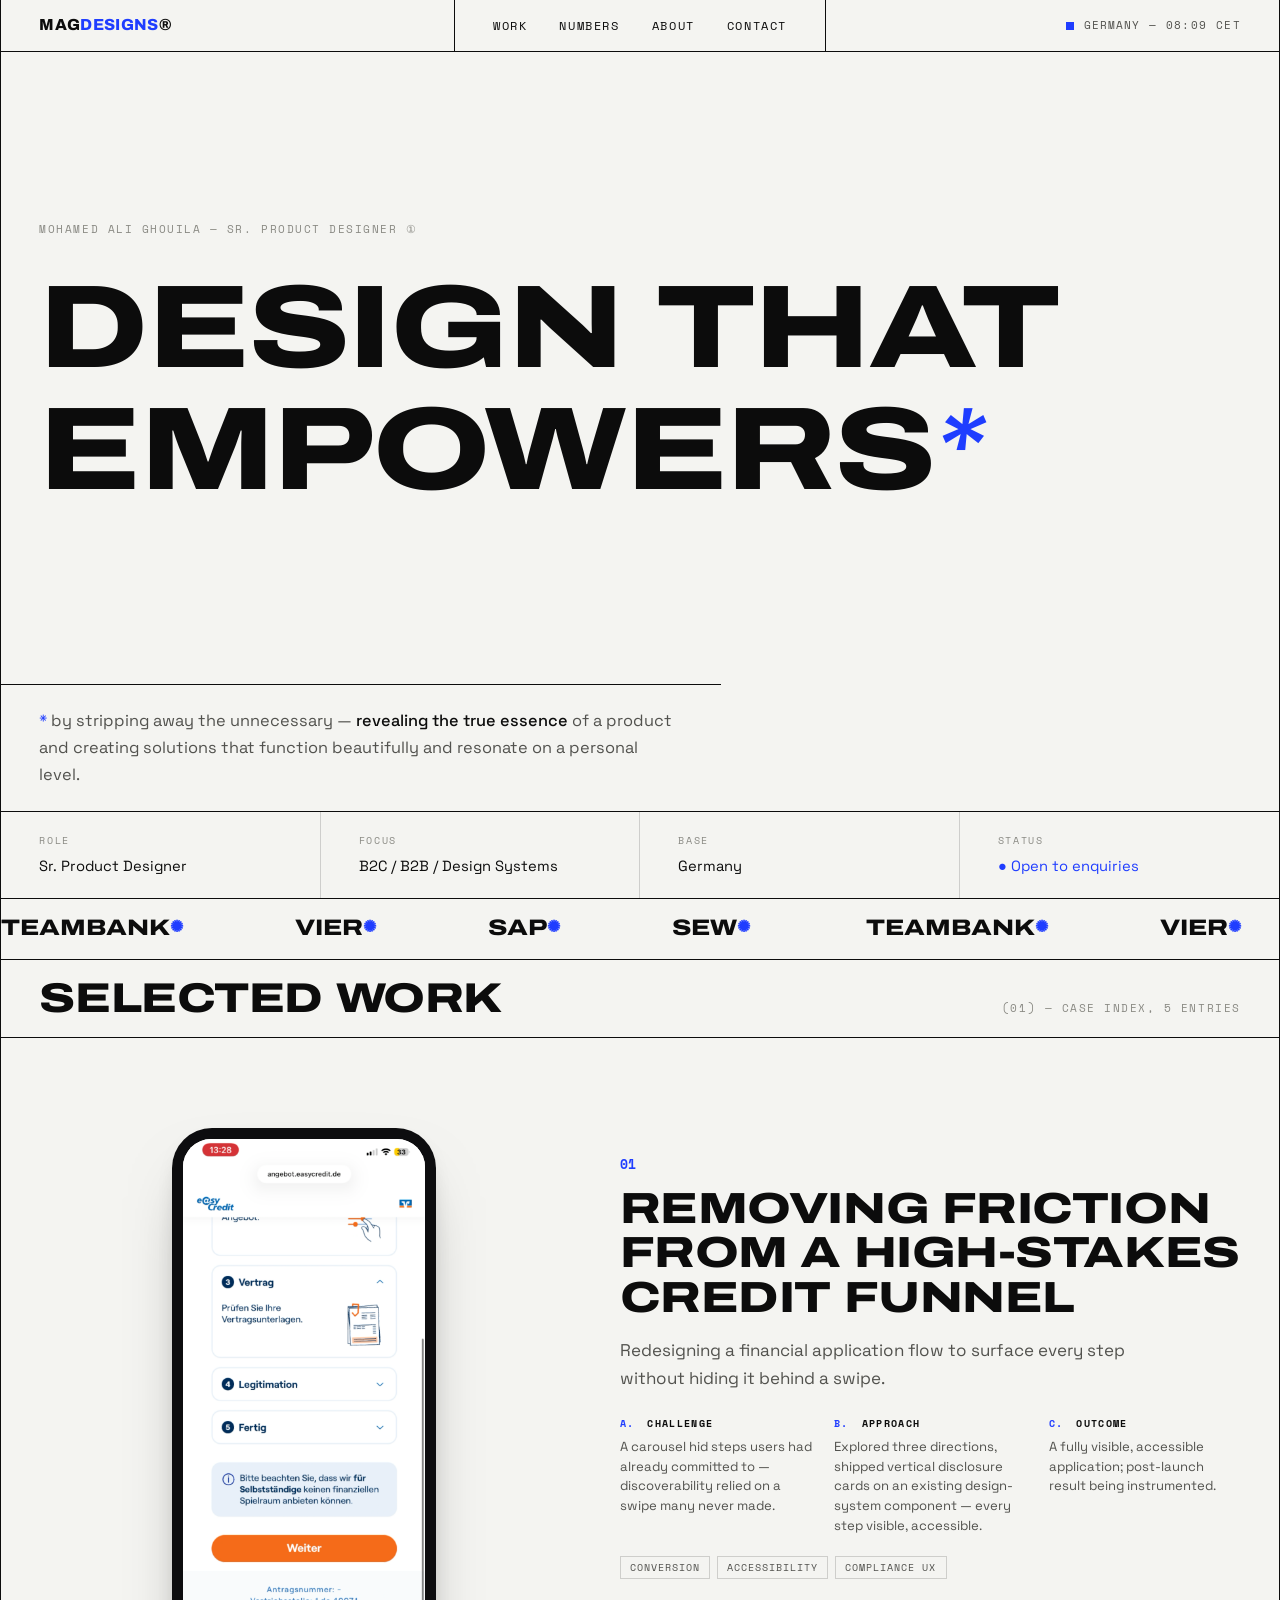
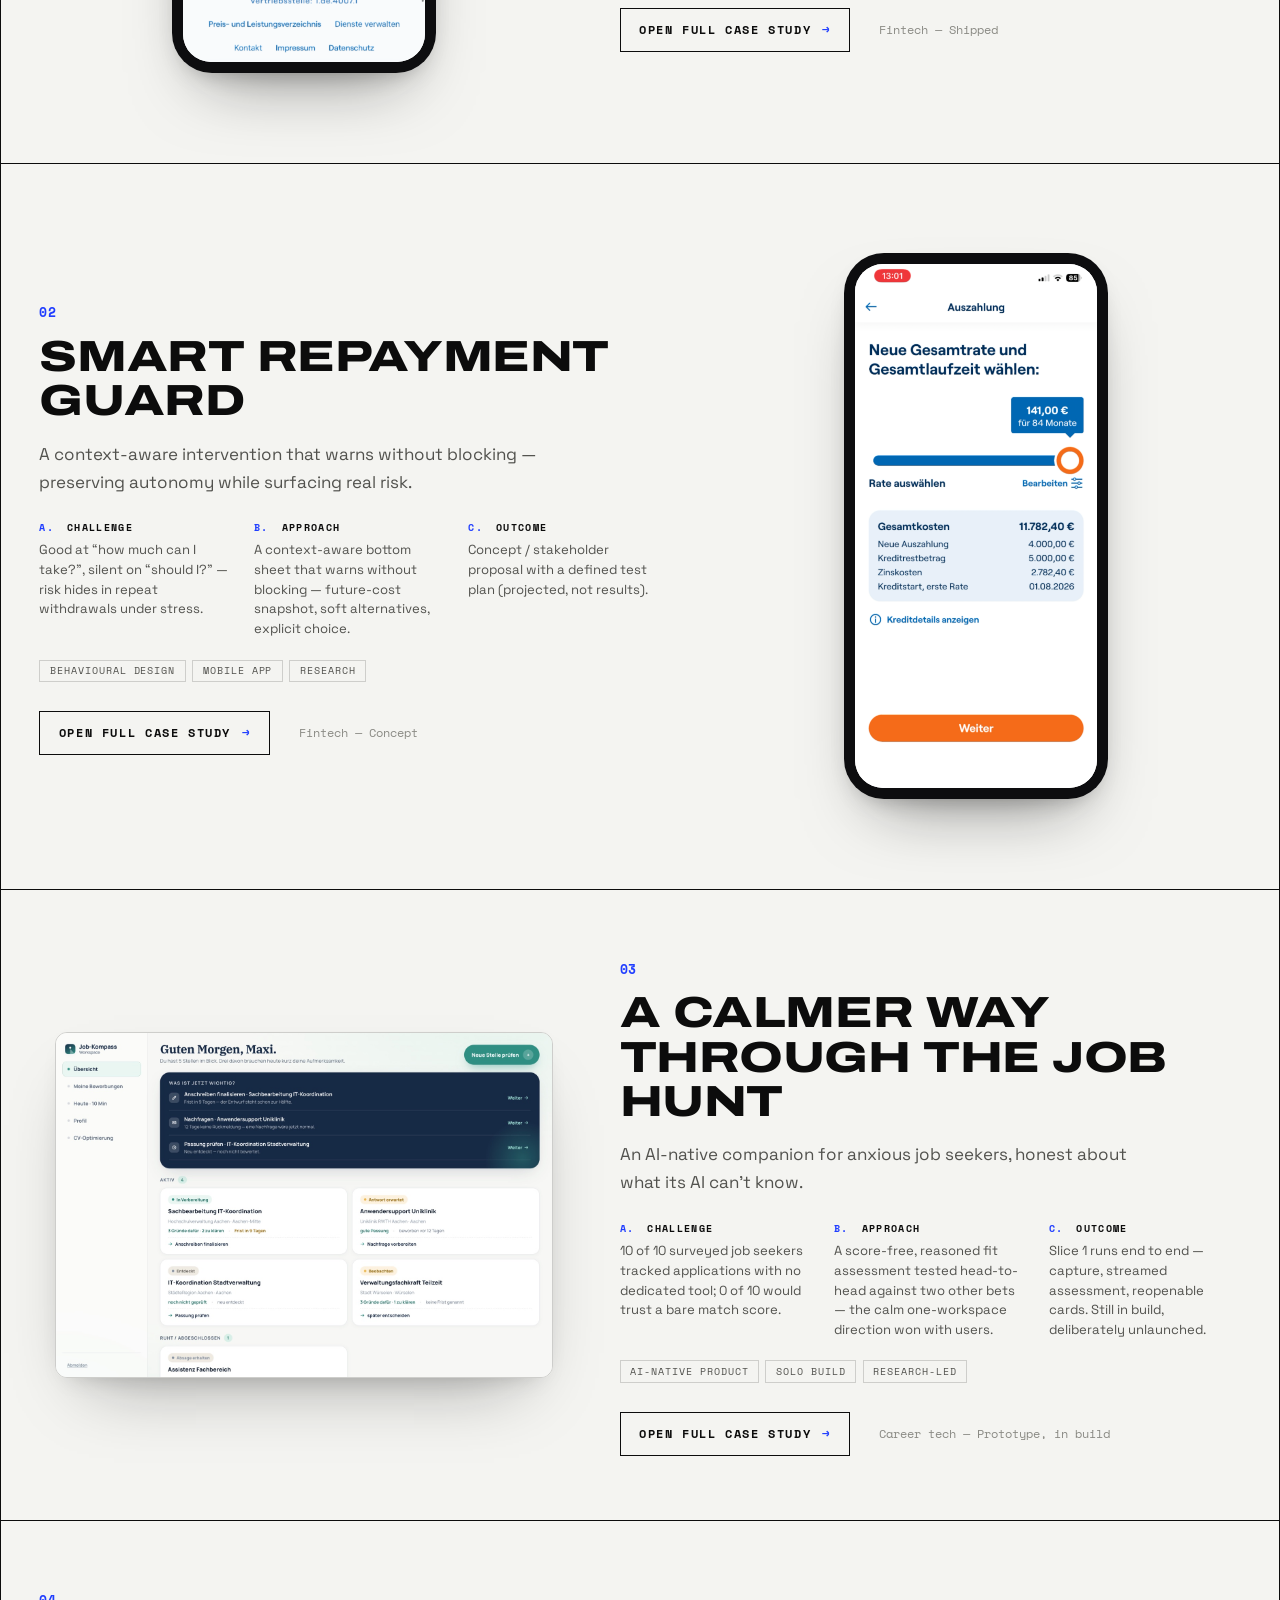
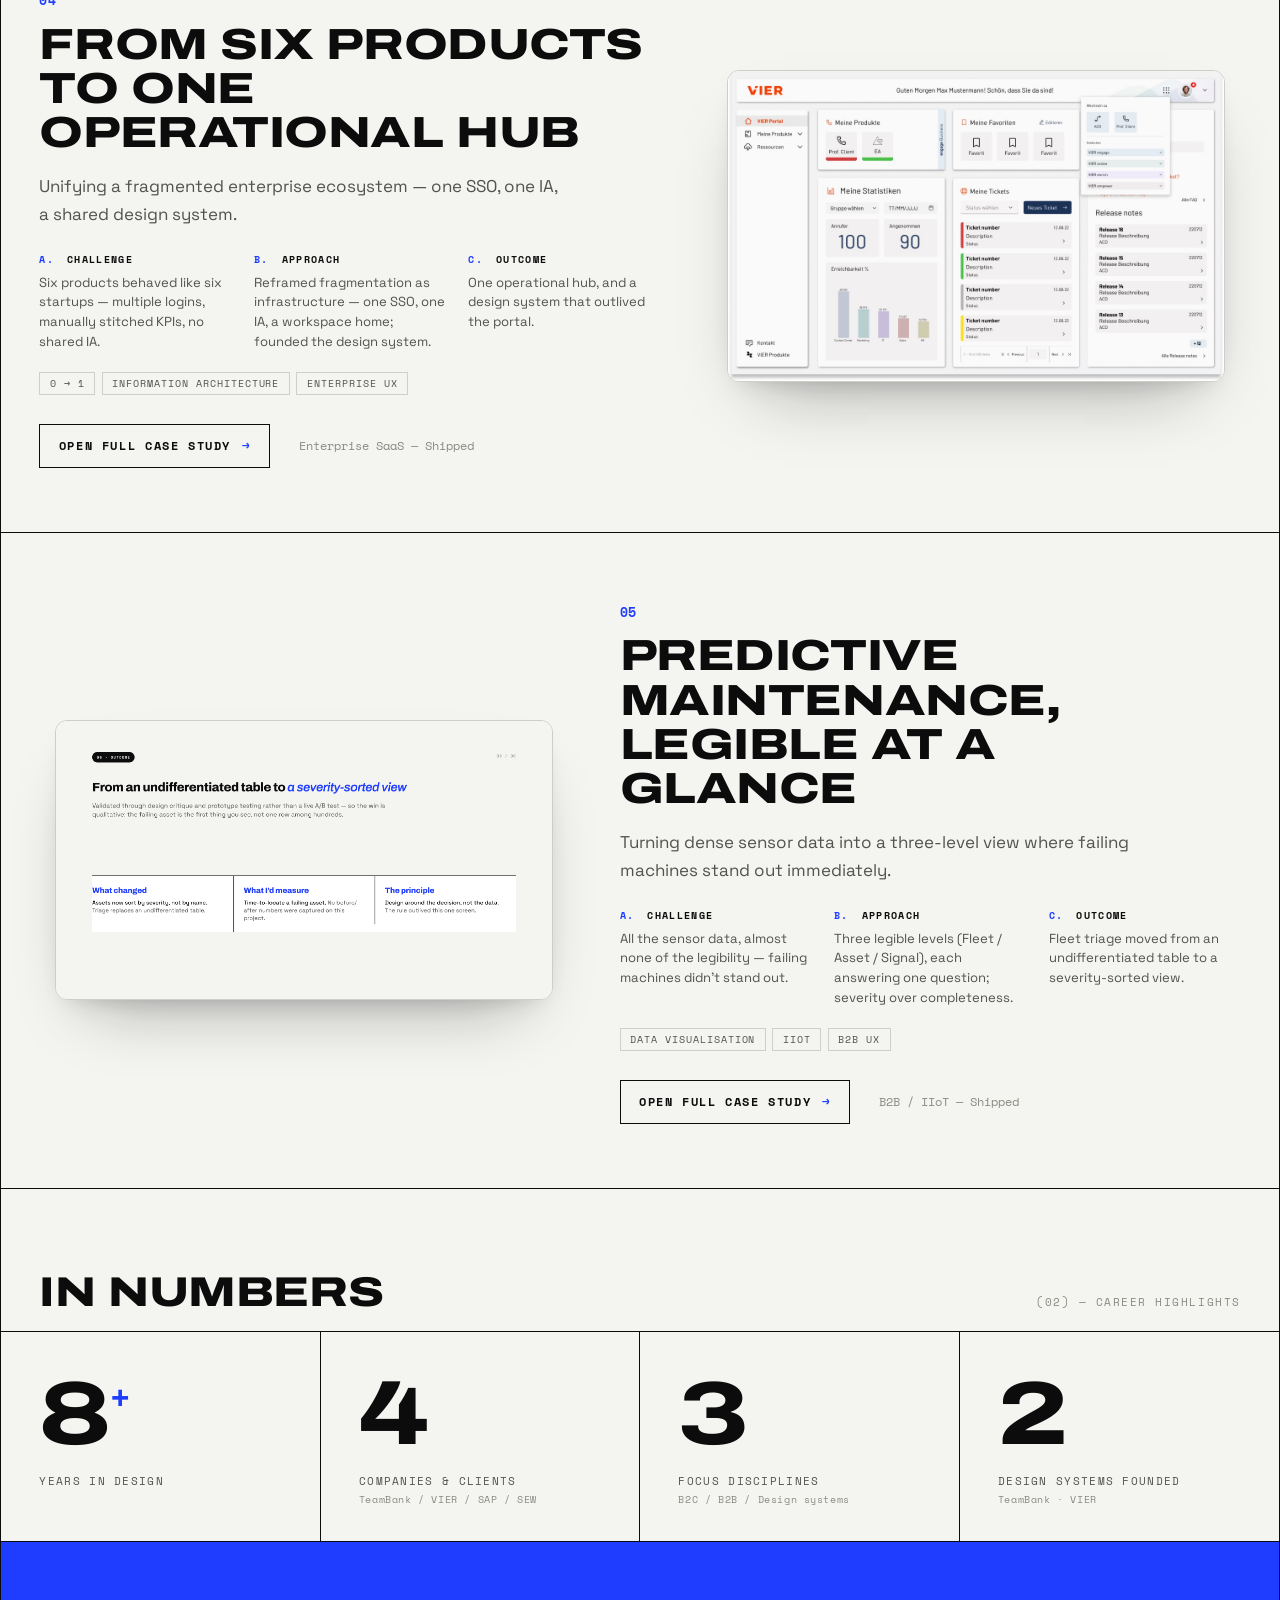
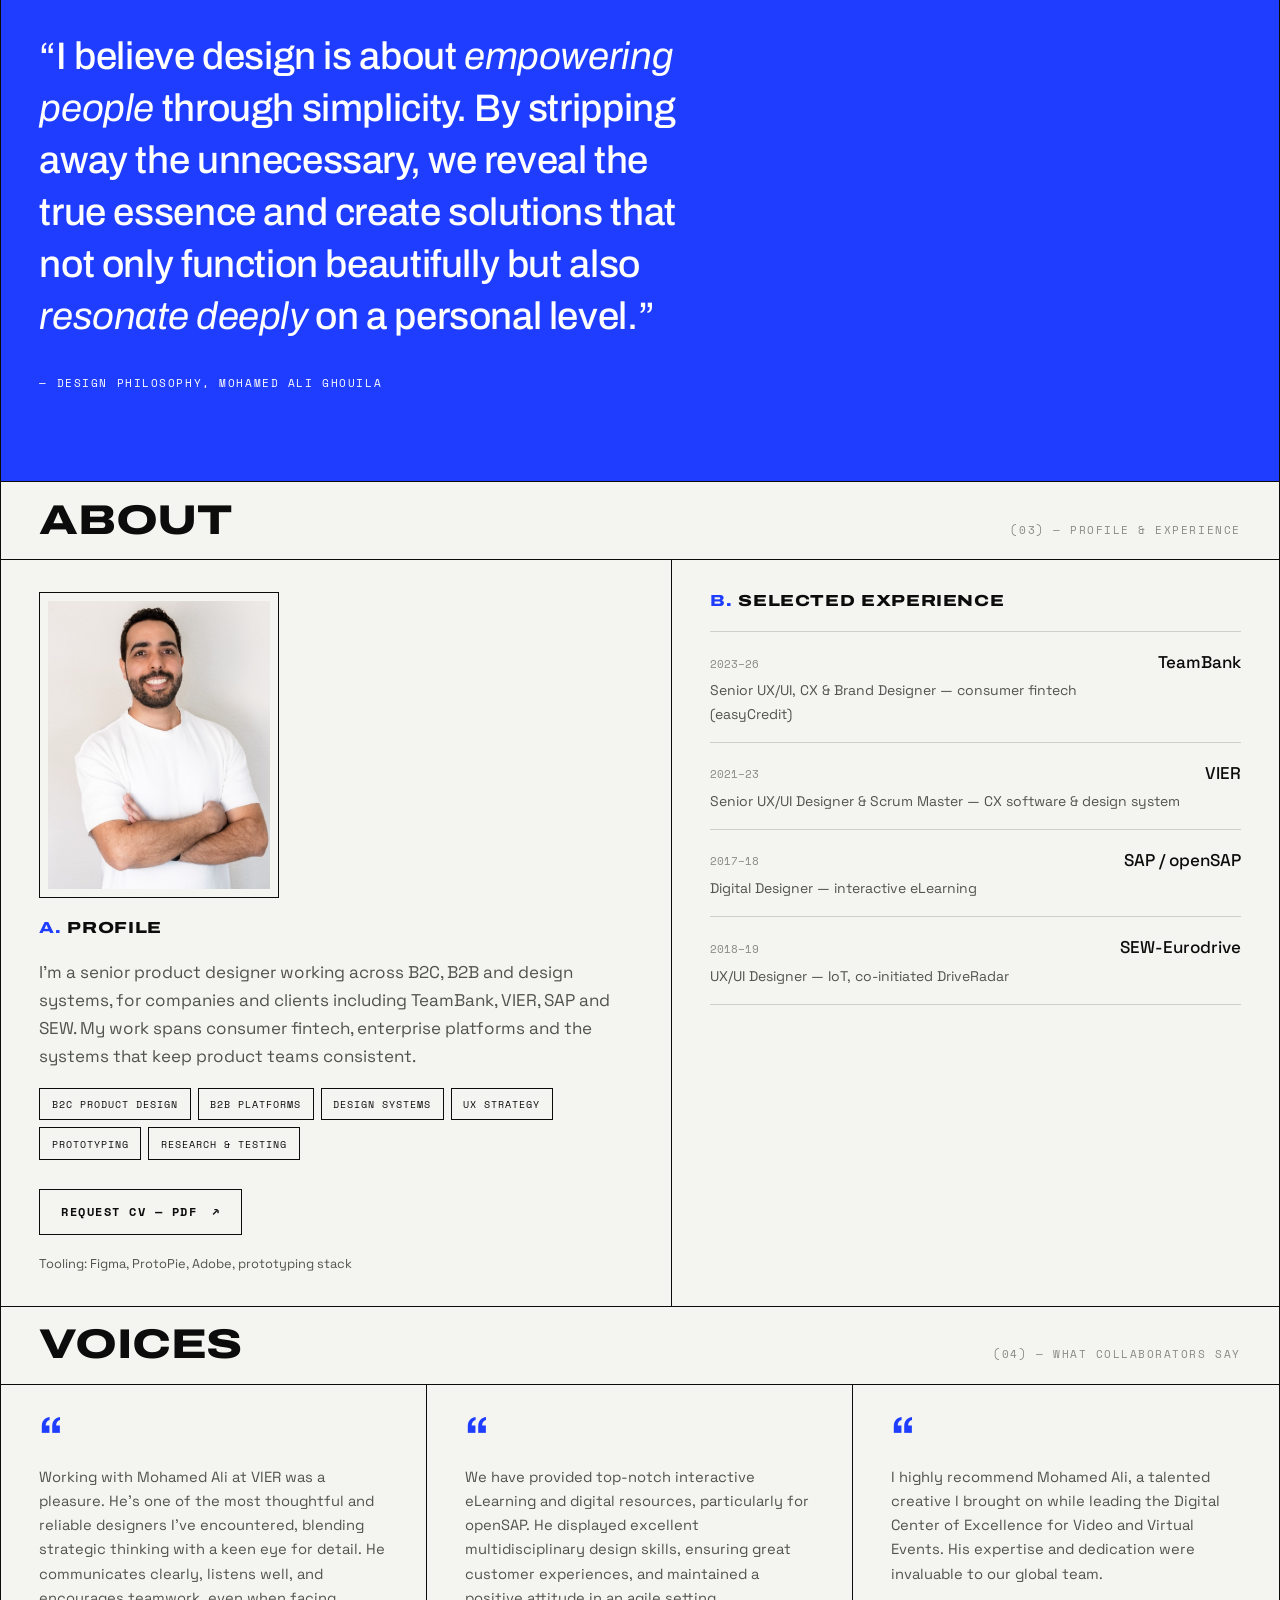
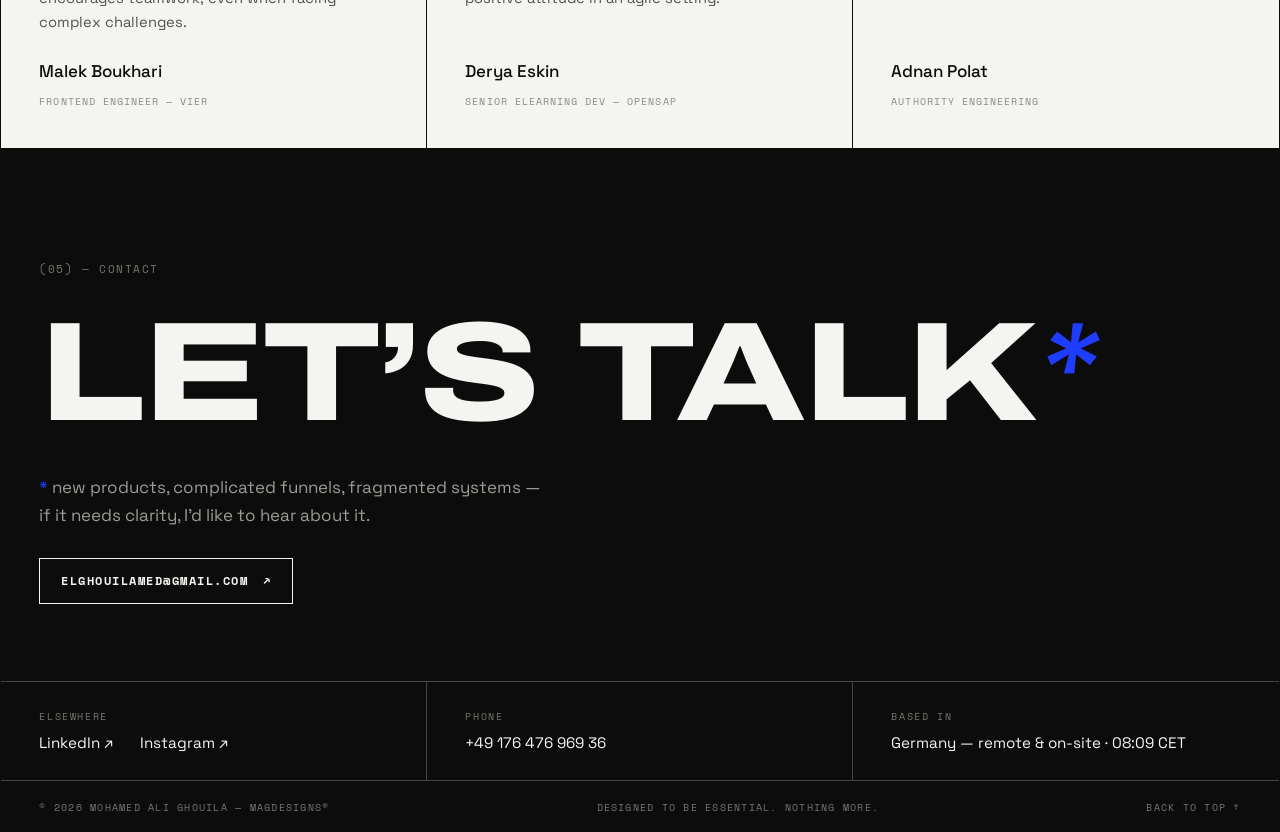
==== commit 0c816e4e: "feat: ship VIER case study deck + SRG slide-6 sheet sequence - Export VIER Unified Portal deck V3 (F" ====
--- a/index.html
+++ b/index.html
@@ -150,10 +150,10 @@
     <article class="tcard" data-r>
       <div class="tcard__text">
         <span class="tcard__no">04</span>
-        <h3 class="tcard__title"><a href="case-platform.html">From five products to one operational hub</a></h3>
+        <h3 class="tcard__title"><a href="case-platform.html">From six products to one operational hub</a></h3>
         <p class="tcard__desc">Unifying a fragmented enterprise ecosystem — one SSO, one IA, a shared design system.</p>
         <div class="tcard__abc">
-          <div><h5><i>A.</i> Challenge</h5><p>Six products behaved like five startups — multiple logins, manually stitched KPIs, no shared IA.</p></div>
+          <div><h5><i>A.</i> Challenge</h5><p>Six products behaved like six startups — multiple logins, manually stitched KPIs, no shared IA.</p></div>
           <div><h5><i>B.</i> Approach</h5><p>Reframed fragmentation as infrastructure — one SSO, one IA, a workspace home; founded the design system.</p></div>
           <div><h5><i>C.</i> Outcome</h5><p>One operational hub, and a design system that outlived the portal.</p></div>
         </div>
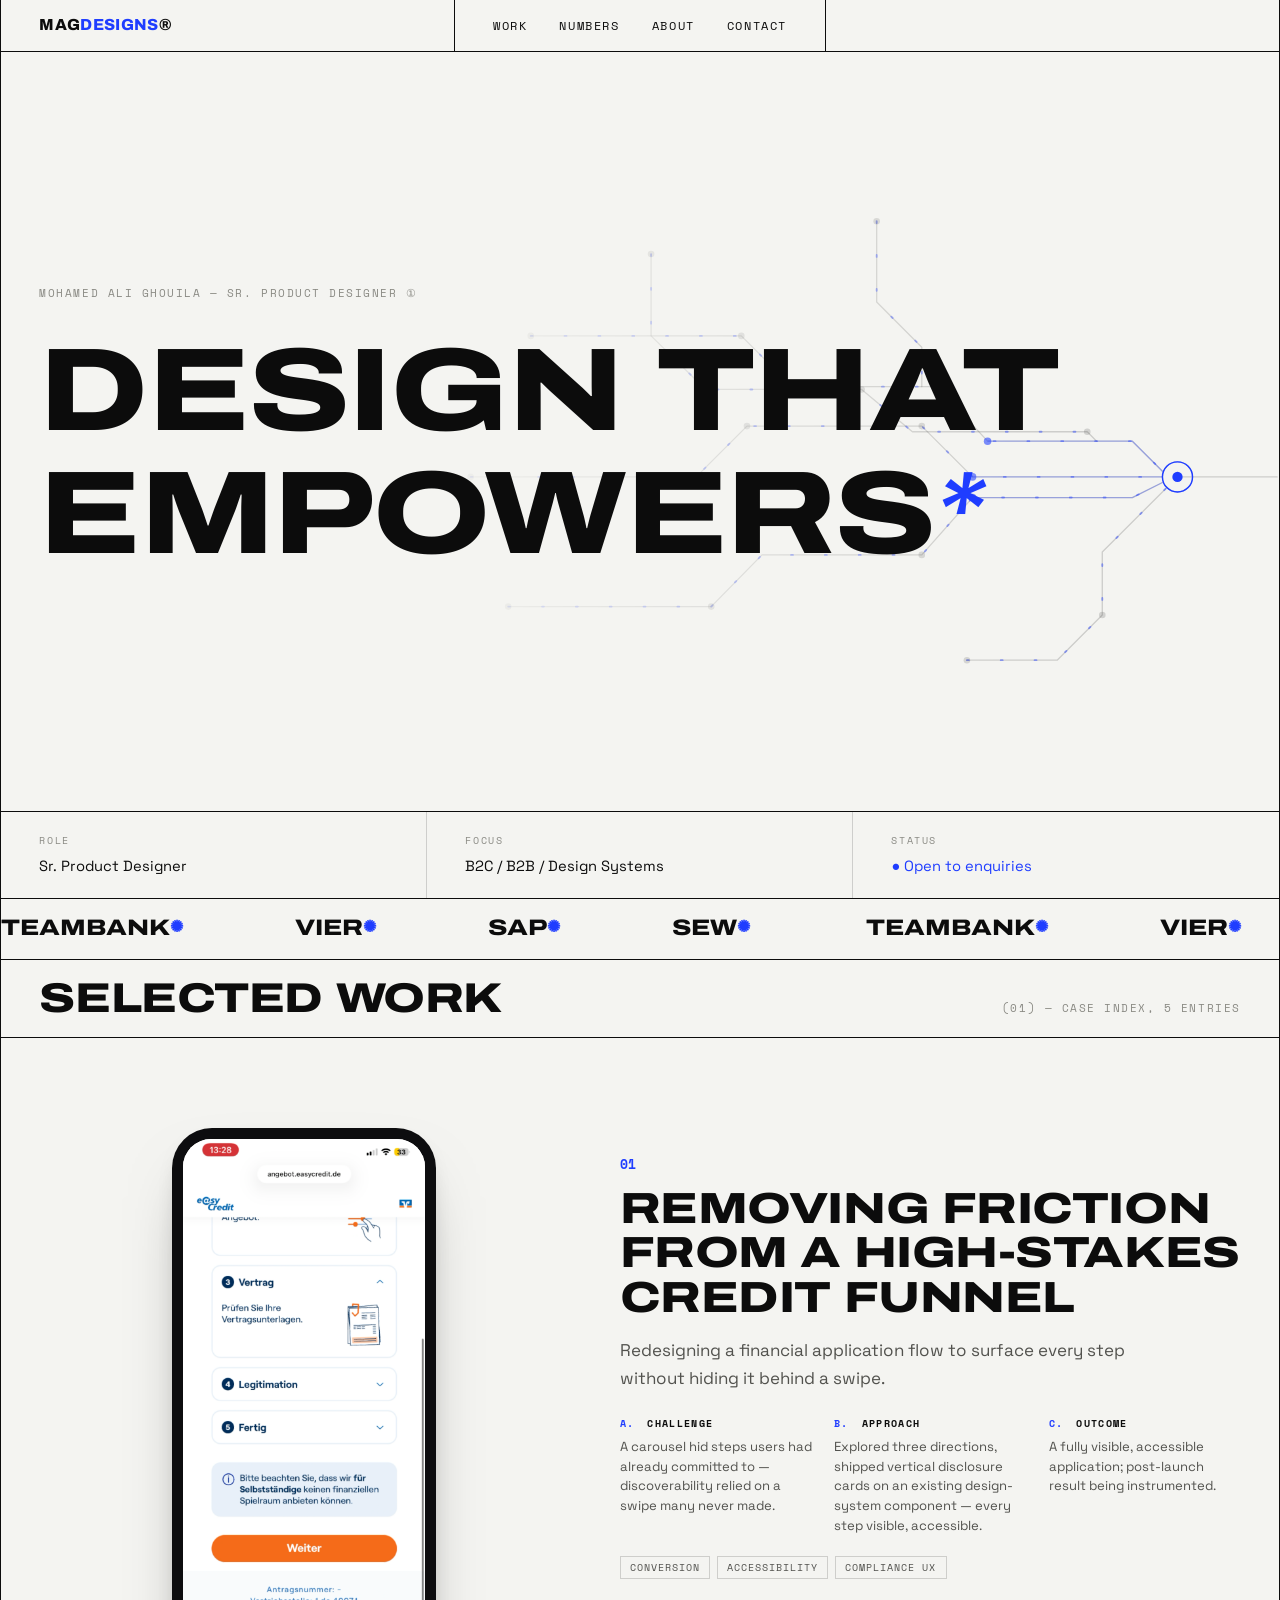
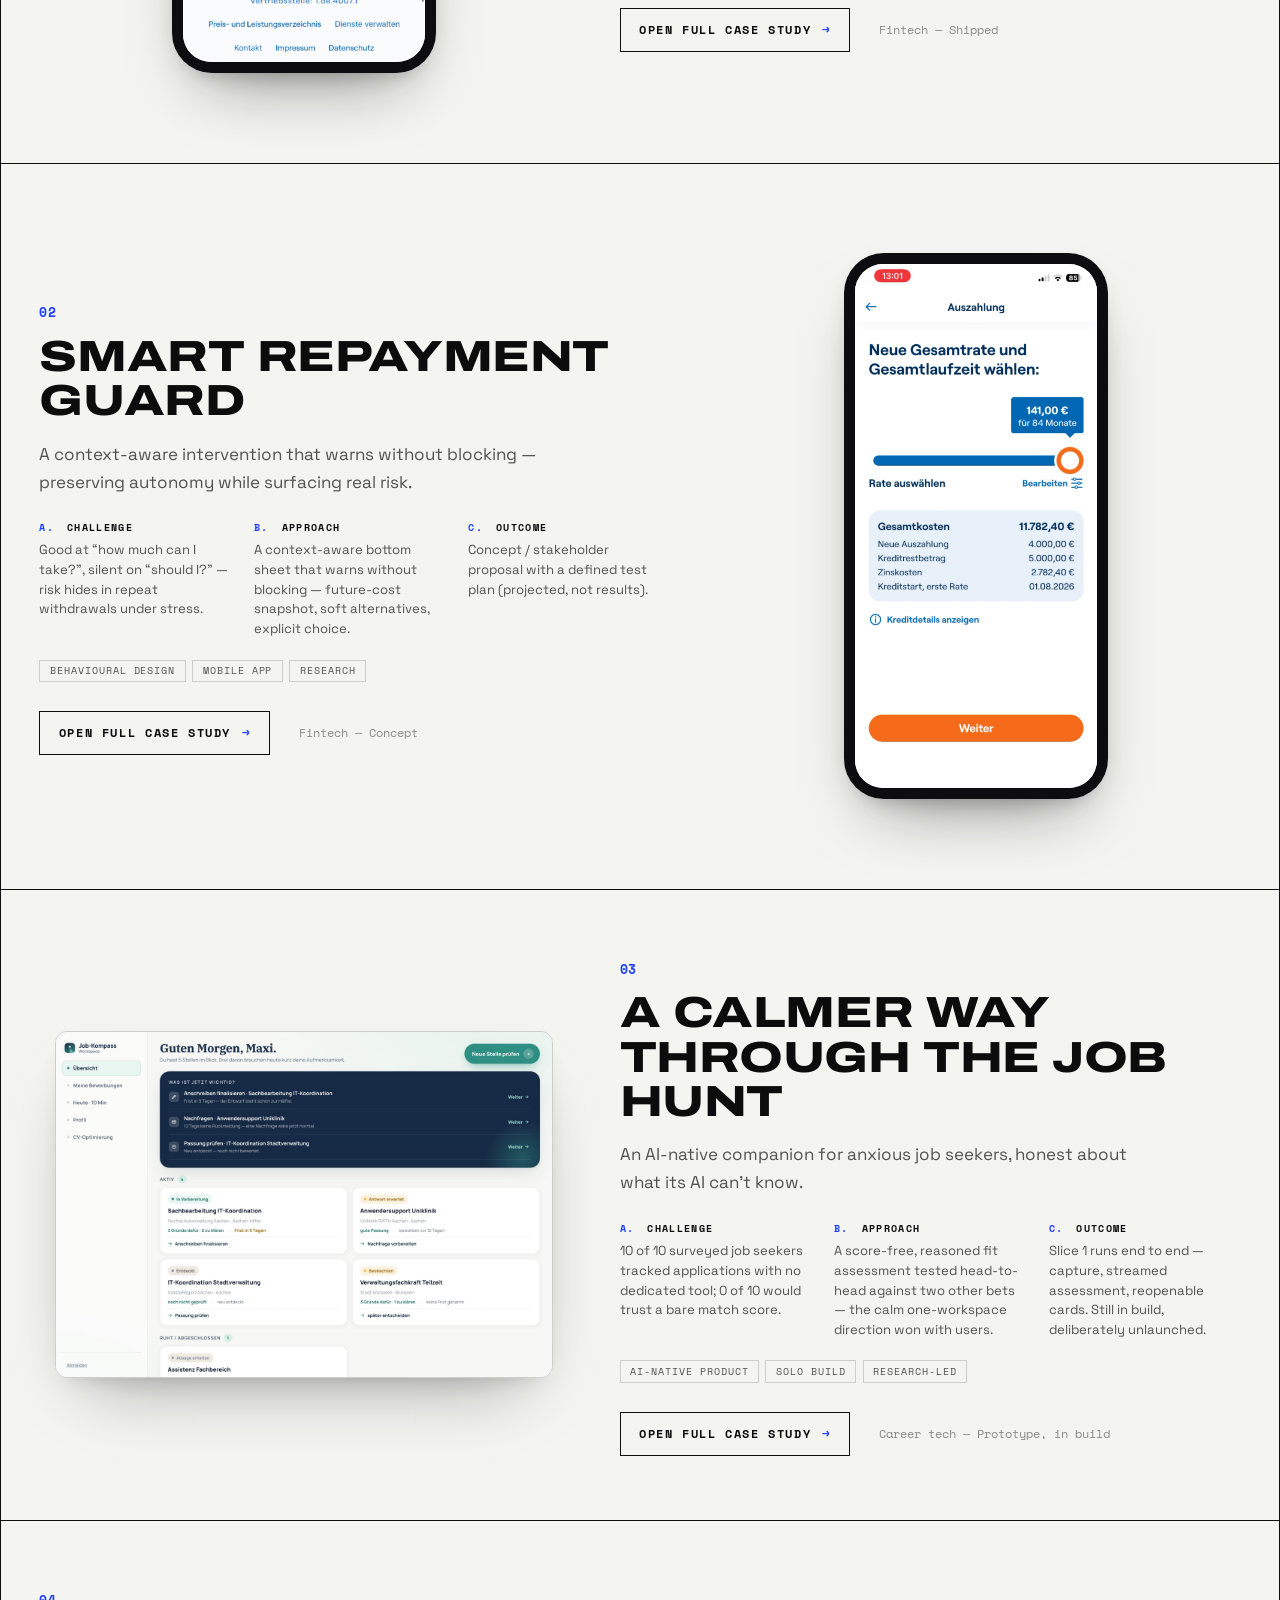
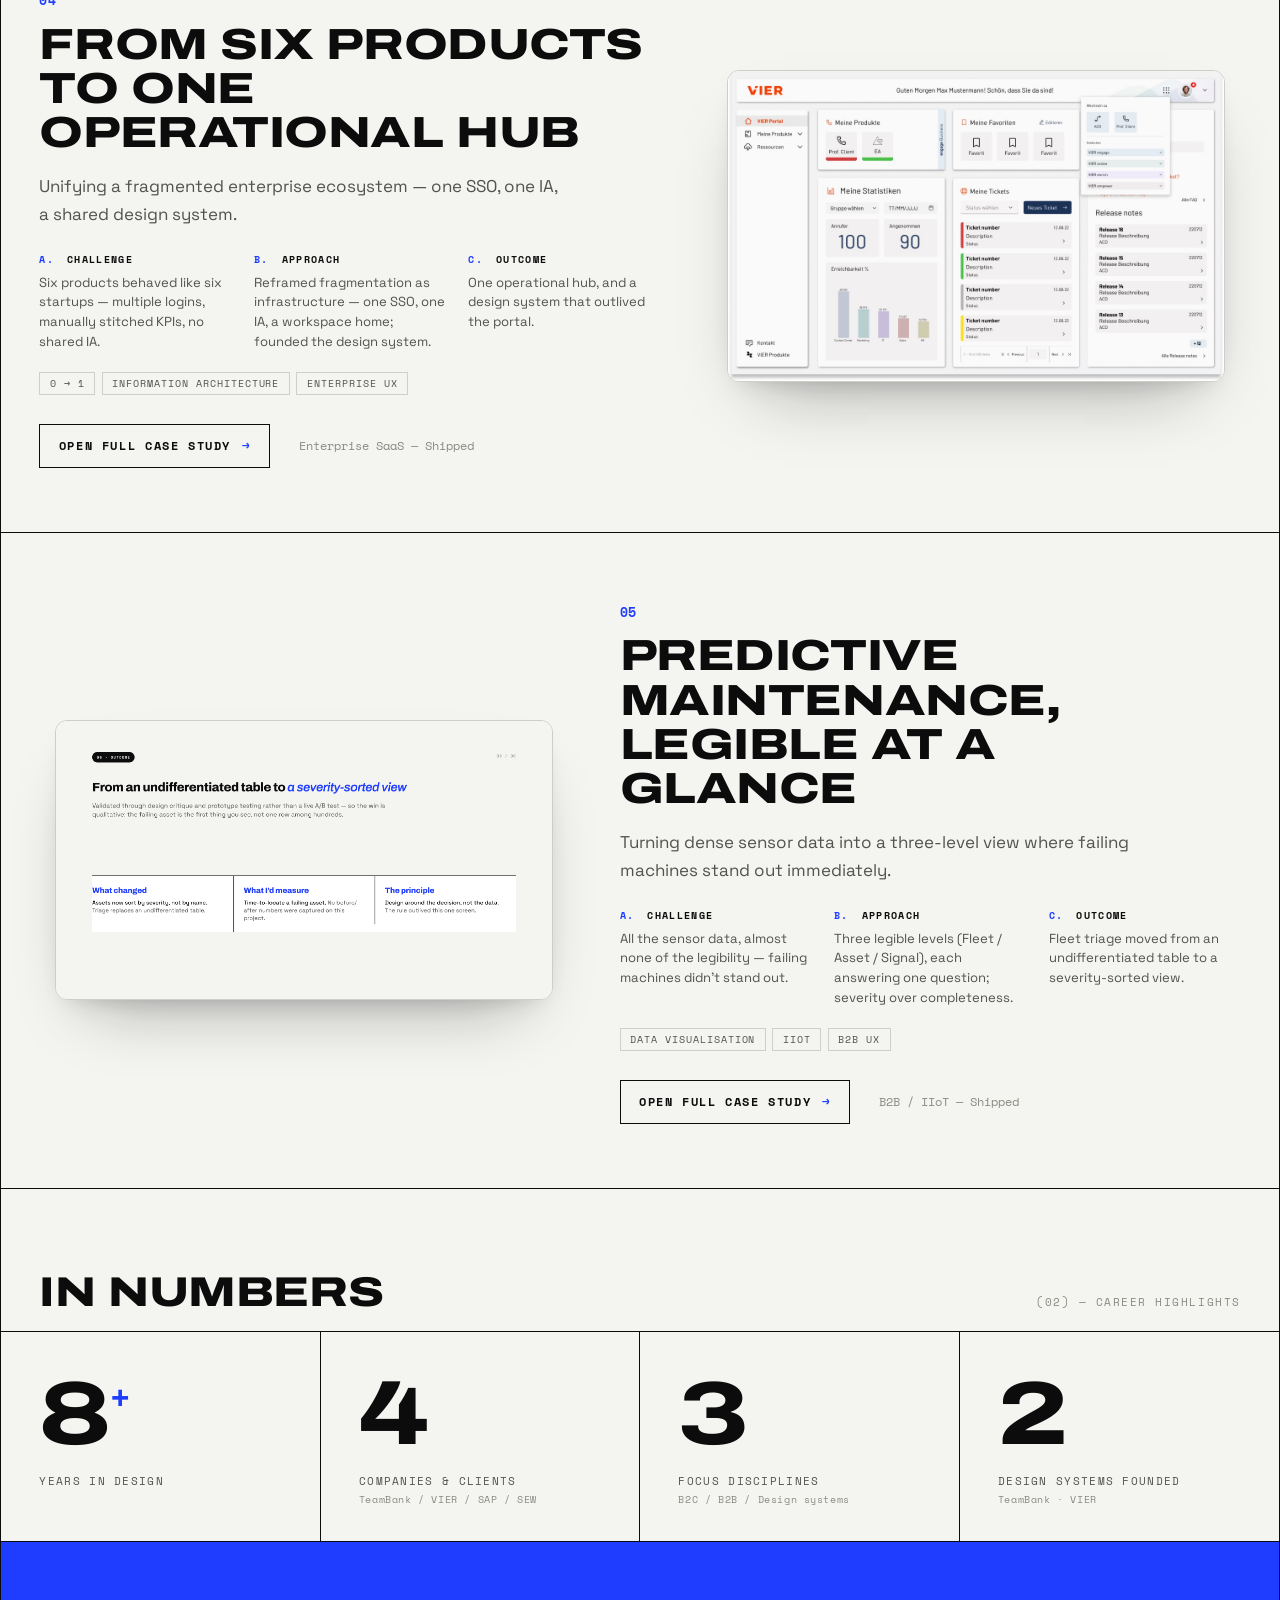
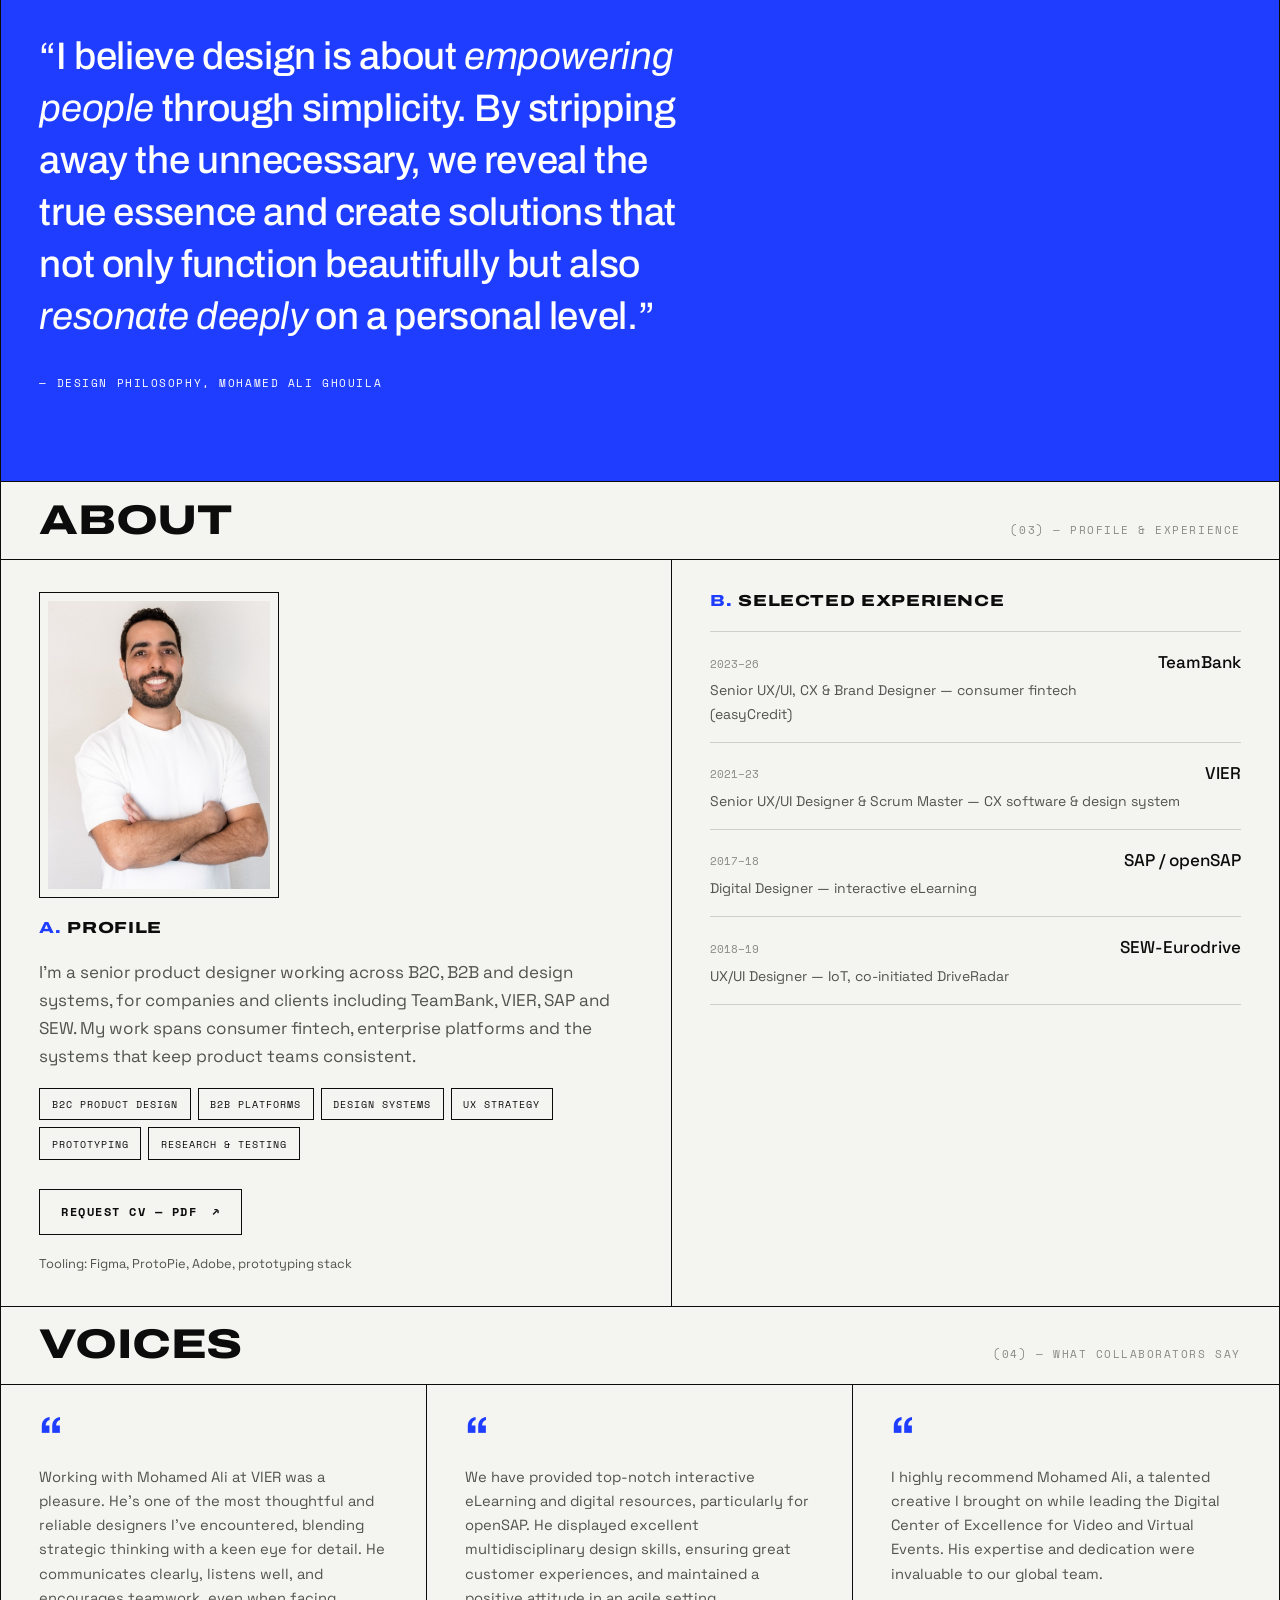
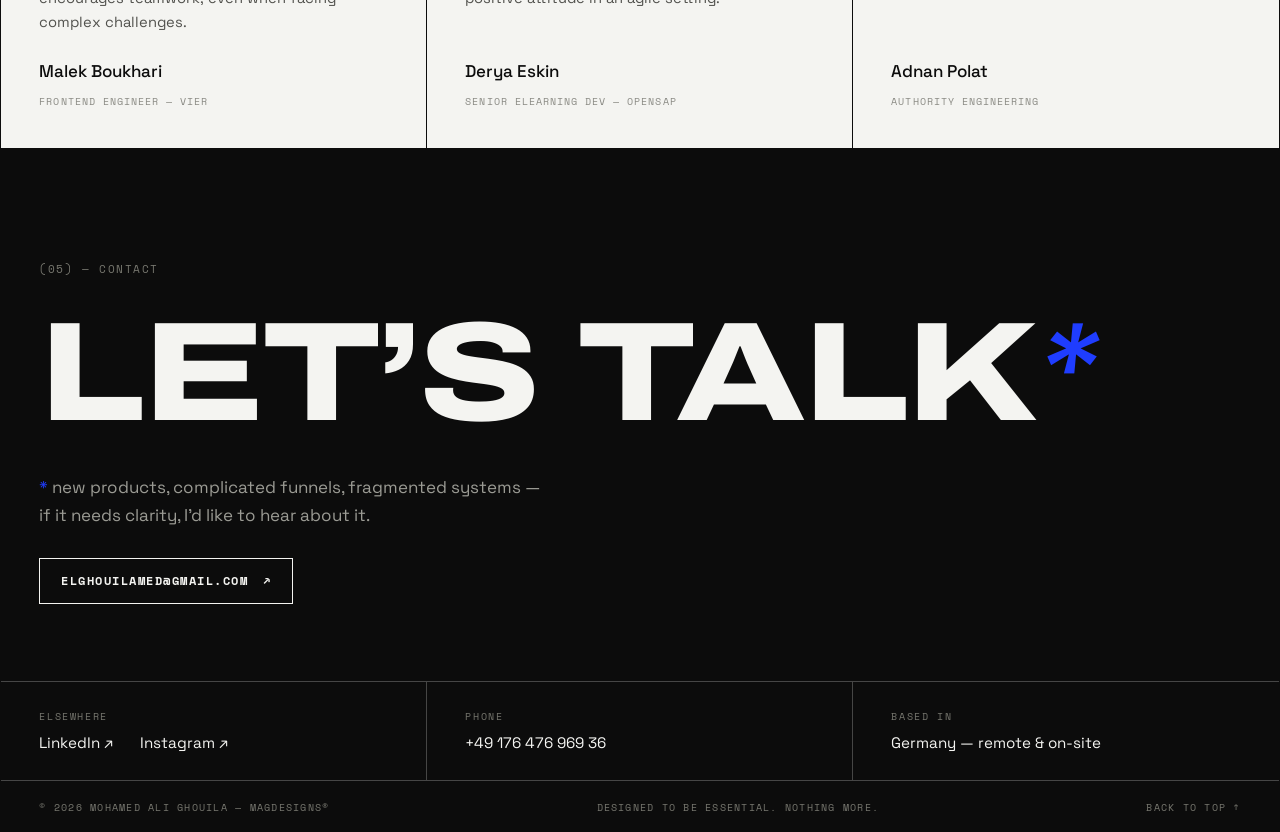
==== commit 60446dd2: "feat: hero circuit graphic + drop location/clock chrome Port the newer Cloud Design hero direction i" ====
--- a/index.html
+++ b/index.html
@@ -24,7 +24,7 @@
   <nav class="top__nav" aria-label="Primary">
     <a href="#work">Work</a><a href="#numbers">Numbers</a><a href="#about">About</a><a href="#contact">Contact</a>
   </nav>
-  <div class="top__meta"><span class="dot" aria-hidden="true"></span>Germany — <span data-clock>--:--</span> CET</div>
+  <div class="top__meta"></div>
   <button class="top__burger" type="button" aria-expanded="false" aria-controls="menu" data-burger>
     <span></span><span></span><span class="visually-hidden">Menu</span>
   </button>
@@ -47,6 +47,56 @@
 
   <!-- HERO -->
   <section class="hero">
+    <svg id="hero-circuit" viewBox="0 0 1600 900" preserveAspectRatio="xMaxYMid slice" aria-hidden="true" style="position:absolute;inset:0;width:100%;height:100%;z-index:0;pointer-events:none">
+      <defs>
+        <linearGradient id="hcFade" gradientUnits="userSpaceOnUse" x1="0" y1="0" x2="1600" y2="0">
+          <stop offset="0" stop-color="#fff" stop-opacity="0"></stop>
+          <stop offset="0.40" stop-color="#fff" stop-opacity="0.05"></stop>
+          <stop offset="0.62" stop-color="#fff" stop-opacity="0.5"></stop>
+          <stop offset="0.82" stop-color="#fff" stop-opacity="1"></stop>
+        </linearGradient>
+        <mask id="hcMask"><rect x="0" y="0" width="1600" height="900" fill="url(#hcFade)"></rect></mask>
+      </defs>
+      <g mask="url(#hcMask)">
+        <g stroke="#0C0C0C" stroke-opacity="0.16" stroke-width="1.4" fill="none" stroke-linejoin="round" stroke-linecap="round">
+          <path d="M740 452 H980 L1034 398 H1220 L1274 452 H1476"></path>
+          <path d="M804 302 H1028 L1082 356 H1236 L1290 414 H1444 L1476 446"></path>
+          <path d="M780 590 H996 L1050 535 H1220 L1274 474 H1444 L1476 458"></path>
+          <path d="M932 215 V302 L990 359 H1156 L1210 404 H1396 L1406 414"></path>
+          <path d="M1268 647 H1364 L1412 599 V532 L1481 463"></path>
+          <path d="M1172 180 V266 L1220 314 V356"></path>
+          <path d="M1492 452 H1598"></path>
+        </g>
+        <g stroke="#1F3DFF" stroke-width="2" fill="none" stroke-linecap="round" stroke-dasharray="2 34" style="opacity:.45">
+          <path d="M740 452 H980 L1034 398 H1220 L1274 452 H1476" style="animation:flowDash 11s linear infinite"></path>
+          <path d="M804 302 H1028 L1082 356 H1236 L1290 414 H1444 L1476 446" style="animation:flowDash 12.5s linear infinite 1.4s"></path>
+          <path d="M780 590 H996 L1050 535 H1220 L1274 474 H1444 L1476 458" style="animation:flowDash 11.8s linear infinite .7s"></path>
+          <path d="M932 215 V302 L990 359 H1156 L1210 404 H1396 L1406 414" style="animation:flowDash 13.5s linear infinite 2s"></path>
+          <path d="M1268 647 H1364 L1412 599 V532 L1481 463" style="animation:flowDash 12.8s linear infinite 1s"></path>
+          <path d="M1172 180 V266 L1220 314 V356" style="animation:flowDash 13s linear infinite 2.6s"></path>
+        </g>
+        <g stroke="#1F3DFF" stroke-opacity="0.3" stroke-width="1.4" fill="none">
+          <path d="M1274 452 H1476"></path>
+          <path d="M1290 414 H1444 L1476 446"></path>
+          <path d="M1274 474 H1444 L1476 458"></path>
+        </g>
+        <g fill="#0C0C0C" fill-opacity="0.15">
+          <circle cx="740" cy="452" r="3.5"></circle><circle cx="1034" cy="398" r="3.5"></circle><circle cx="1220" cy="398" r="3.5"></circle>
+          <circle cx="804" cy="302" r="3.5"></circle><circle cx="1028" cy="302" r="3.5"></circle><circle cx="1236" cy="356" r="3.5"></circle>
+          <circle cx="780" cy="590" r="3.5"></circle><circle cx="996" cy="590" r="3.5"></circle><circle cx="1220" cy="535" r="3.5"></circle>
+          <circle cx="932" cy="215" r="3.5"></circle><circle cx="1156" cy="359" r="3.5"></circle><circle cx="1396" cy="404" r="3.5"></circle>
+          <circle cx="1268" cy="647" r="3.5"></circle><circle cx="1412" cy="599" r="3.5"></circle><circle cx="1172" cy="180" r="3.5"></circle>
+        </g>
+        <g fill="#1F3DFF">
+          <circle cx="1274" cy="452" r="4" style="opacity:.6;animation:dotBlink 5s ease-in-out infinite"></circle>
+          <circle cx="1290" cy="414" r="4" style="opacity:.6;animation:dotBlink 5.6s ease-in-out infinite .8s"></circle>
+          <circle cx="1274" cy="474" r="4" style="opacity:.6;animation:dotBlink 6.2s ease-in-out infinite .4s"></circle>
+        </g>
+        <circle cx="1492" cy="452" r="16" fill="none" stroke="#1F3DFF" stroke-width="1.5" style="transform-box:fill-box;transform-origin:center;animation:nodePulse 6s ease-out infinite"></circle>
+        <circle cx="1492" cy="452" r="16" fill="none" stroke="#1F3DFF" stroke-opacity="0.3" stroke-width="1.2"></circle>
+        <circle cx="1492" cy="452" r="5.5" fill="#1F3DFF"></circle>
+      </g>
+    </svg>
     <div class="hero__head pad">
       <p class="mono mono--soft" data-r style="margin-bottom:2rem">Mohamed Ali Ghouila — Sr. Product Designer ①</p>
       <h1 data-r>
@@ -54,11 +104,9 @@
         <span class="row"><span>empowers<em>*</em></span></span>
       </h1>
     </div>
-    <p class="hero__note" data-r><em class="blue" style="font-style:normal">*</em> by stripping away the unnecessary — <b>revealing the true essence</b> of a product and creating solutions that function beautifully and resonate on a personal level.</p>
     <div class="hero__foot">
       <div><b>Role</b><span>Sr. Product Designer</span></div>
       <div><b>Focus</b><span>B2C / B2B / Design Systems</span></div>
-      <div><b>Base</b><span>Germany</span></div>
       <div><b>Status</b><span class="blue">● Open to enquiries</span></div>
     </div>
   </section>
@@ -281,7 +329,7 @@
         <a href="https://www.instagram.com/medali_ghouila/" target="_blank" rel="noopener">Instagram ↗</a>
       </div>
       <div><b>Phone</b><a href="tel:+4917647696936">+49 176 476 969 36</a></div>
-      <div><b>Based in</b><span style="font-size:.95rem">Germany — remote &amp; on-site · <span data-clock>--:--</span> CET</span></div>
+      <div><b>Based in</b><span style="font-size:.95rem">Germany — remote &amp; on-site</span></div>
     </div>
     <footer class="contact__foot">
       <p>© <span data-year>2026</span> Mohamed Ali Ghouila — Magdesigns®</p>
--- a/css/main.css
+++ b/css/main.css
@@ -86,8 +86,8 @@
 .menu__foot{margin-top:2.5rem;font:400 .8rem var(--f-mono);display:flex;flex-direction:column;gap:.4rem}
 
 /* ============ hero ============ */
-.hero{border-bottom:1px solid var(--rule);min-height:calc(100dvh - 53px);display:flex;flex-direction:column}
-.hero__head{flex:1;display:flex;flex-direction:column;justify-content:center;padding-block:4rem}
+.hero{position:relative;overflow:hidden;border-bottom:1px solid var(--rule);min-height:calc(100dvh - 53px);display:flex;flex-direction:column}
+.hero__head{position:relative;z-index:1;flex:1;display:flex;flex-direction:column;justify-content:center;padding-block:4rem}
 .hero h1{
   font-family:var(--f-disp);font-weight:800;
   font-stretch:125%;
@@ -103,13 +103,18 @@
 html.flat .hero h1 .row span{transform:none;transition:none}
 @media(prefers-reduced-motion:reduce){.hero h1 .row span{transform:none!important}}
 .hero h1 em{font-style:italic;font-weight:500;color:var(--blue)}
-.hero__foot{border-top:1px solid var(--rule);display:grid;grid-template-columns:repeat(4,1fr)}
+.hero__foot{position:relative;z-index:1;border-top:1px solid var(--rule);display:grid;grid-template-columns:repeat(3,1fr)}
 .hero__foot>div{padding:1.2rem var(--gut);border-right:1px solid var(--rule-soft)}
 .hero__foot>div:last-child{border-right:0}
 .hero__foot b{display:block;font:400 .62rem/2 var(--f-mono);letter-spacing:.16em;text-transform:uppercase;color:var(--ink-faint);font-weight:400}
 .hero__foot span{font-size:.92rem}
-.hero__note{padding:1.4rem var(--gut);border-top:1px solid var(--rule);font-size:1.02rem;color:var(--ink-soft);max-width:72ch}
-.hero__note b{color:var(--ink);font-weight:500}
+/* hero circuit graphic (matches LinkedIn banner motif) */
+@keyframes flowDash{to{stroke-dashoffset:-360}}
+@keyframes nodePulse{0%{transform:scale(.5);opacity:.7}100%{transform:scale(2.6);opacity:0}}
+@keyframes dotBlink{0%,100%{opacity:.6}50%{opacity:.18}}
+html.flat #hero-circuit *{animation:none}
+@media(prefers-reduced-motion:reduce){#hero-circuit *{animation:none!important}}
+@media(max-width:820px){#hero-circuit{opacity:.55}}
 
 /* marquee */
 .marq{border-bottom:1px solid var(--rule);overflow:hidden;padding-block:1rem;white-space:nowrap}
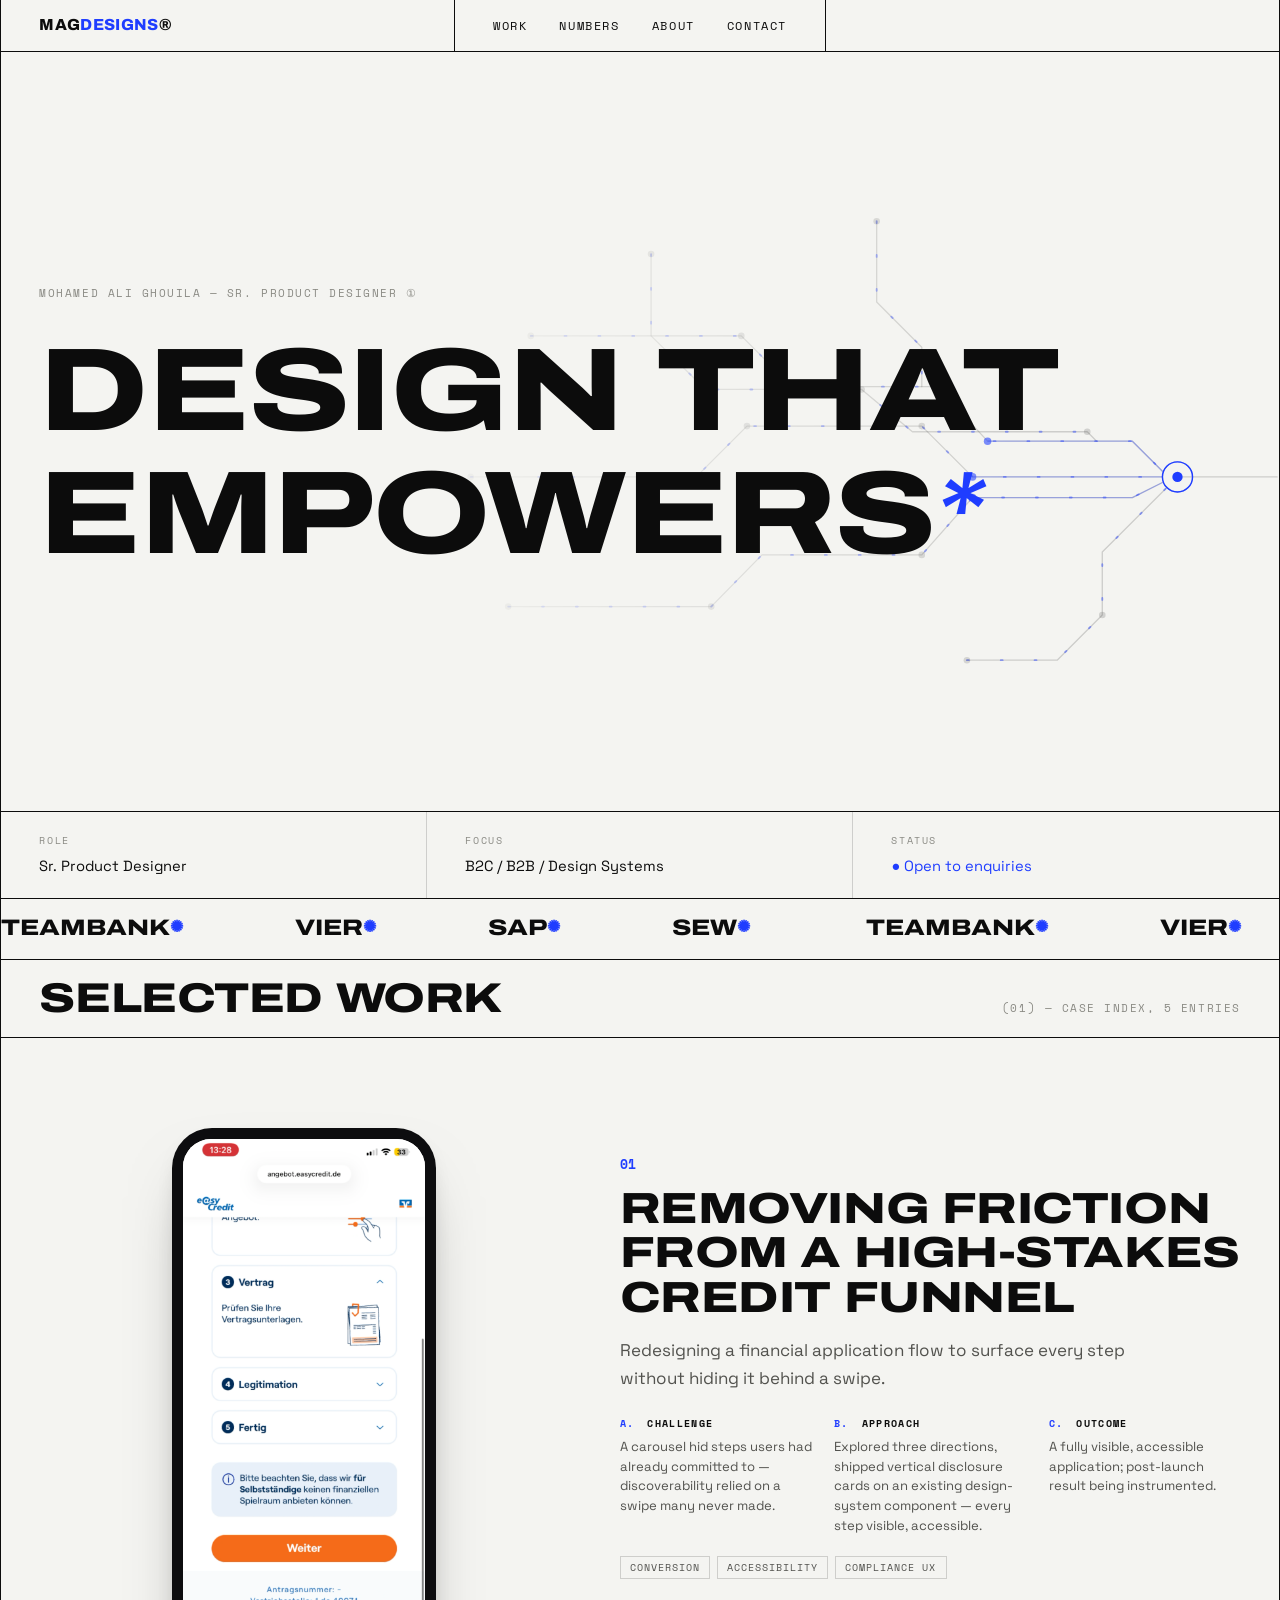
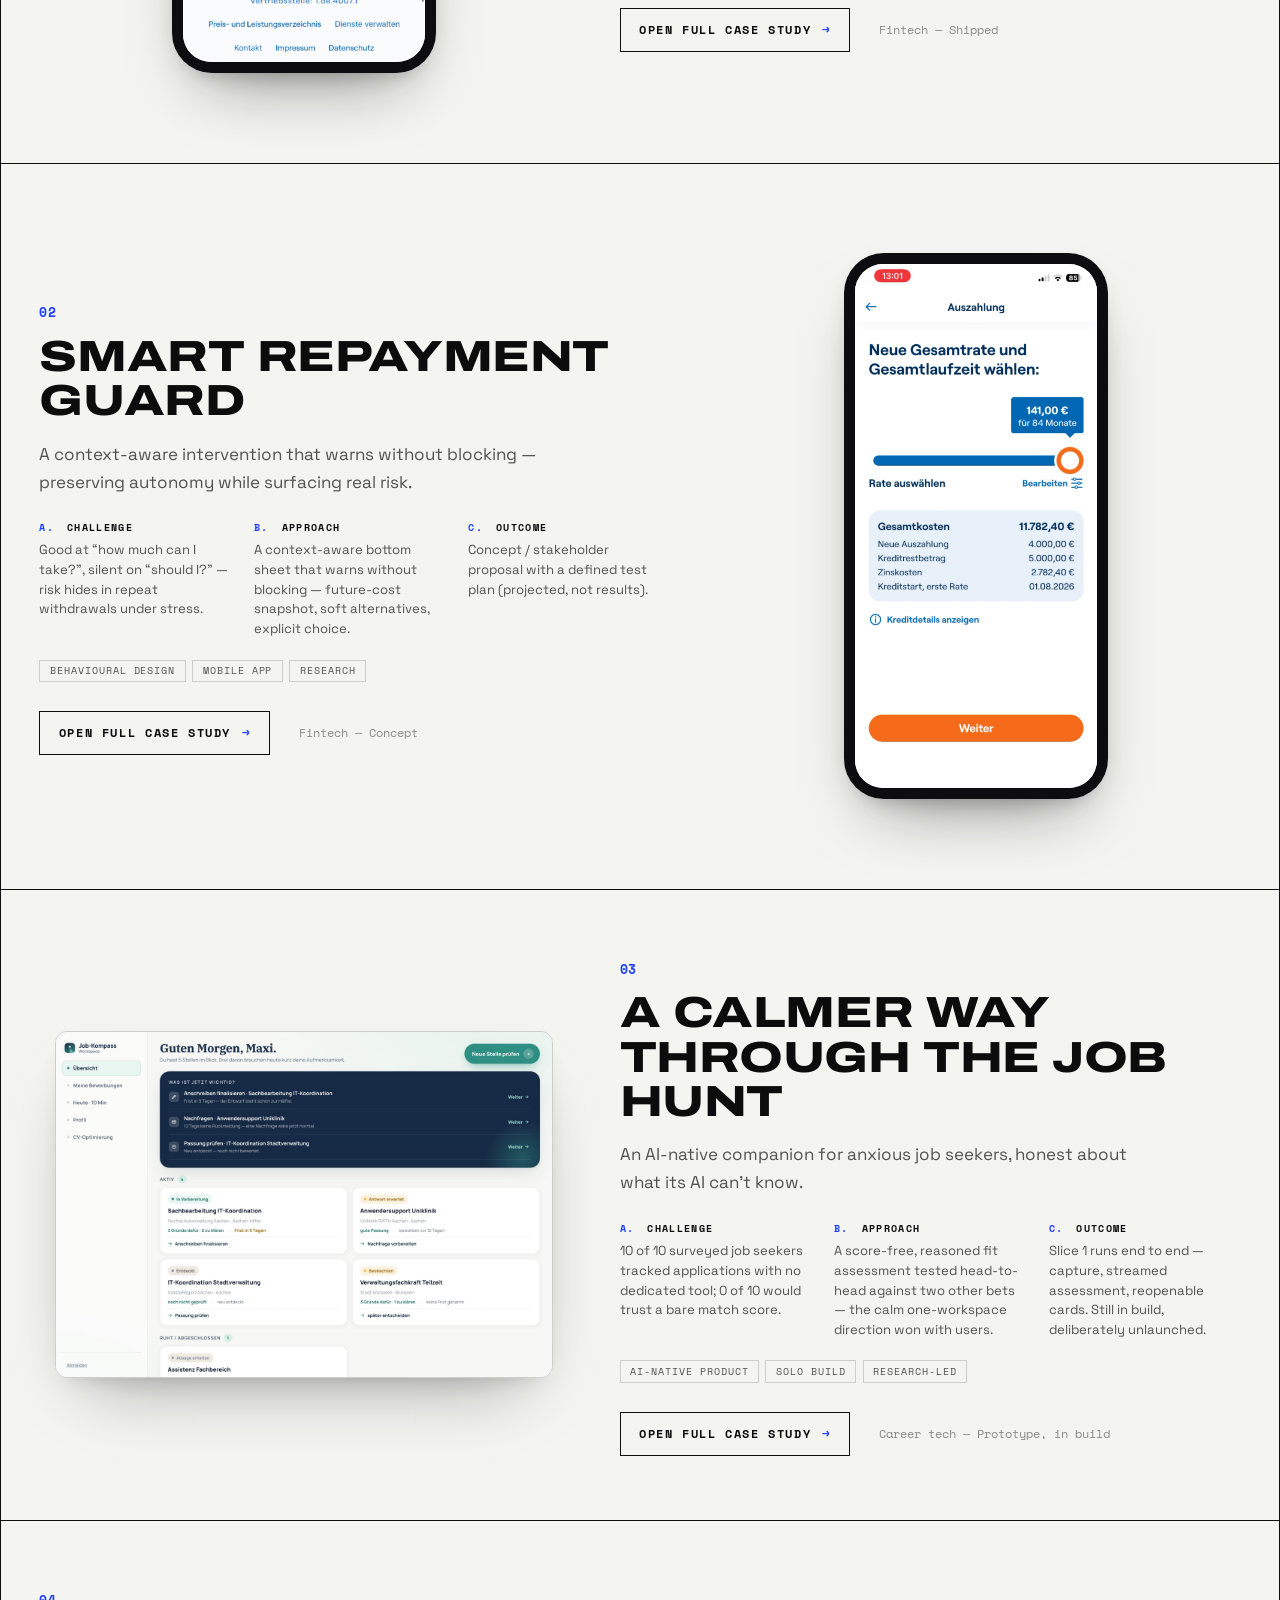
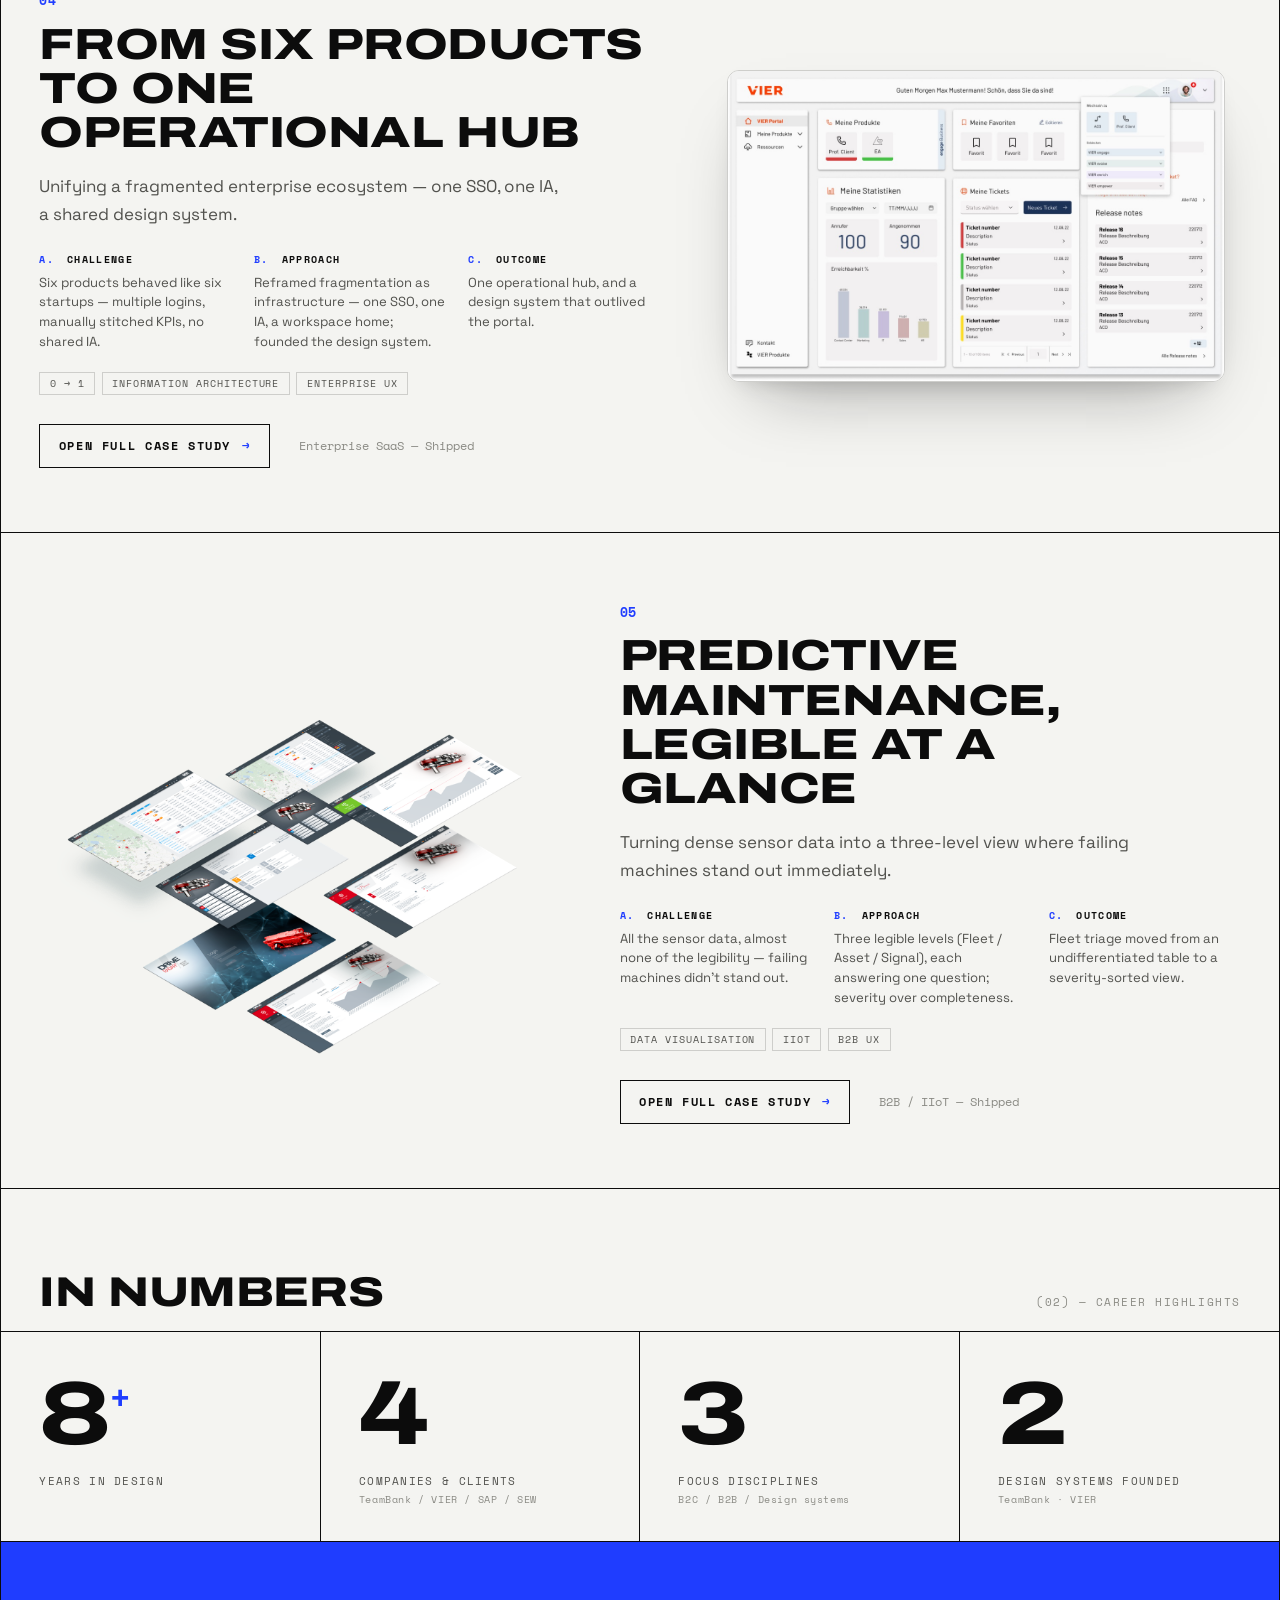
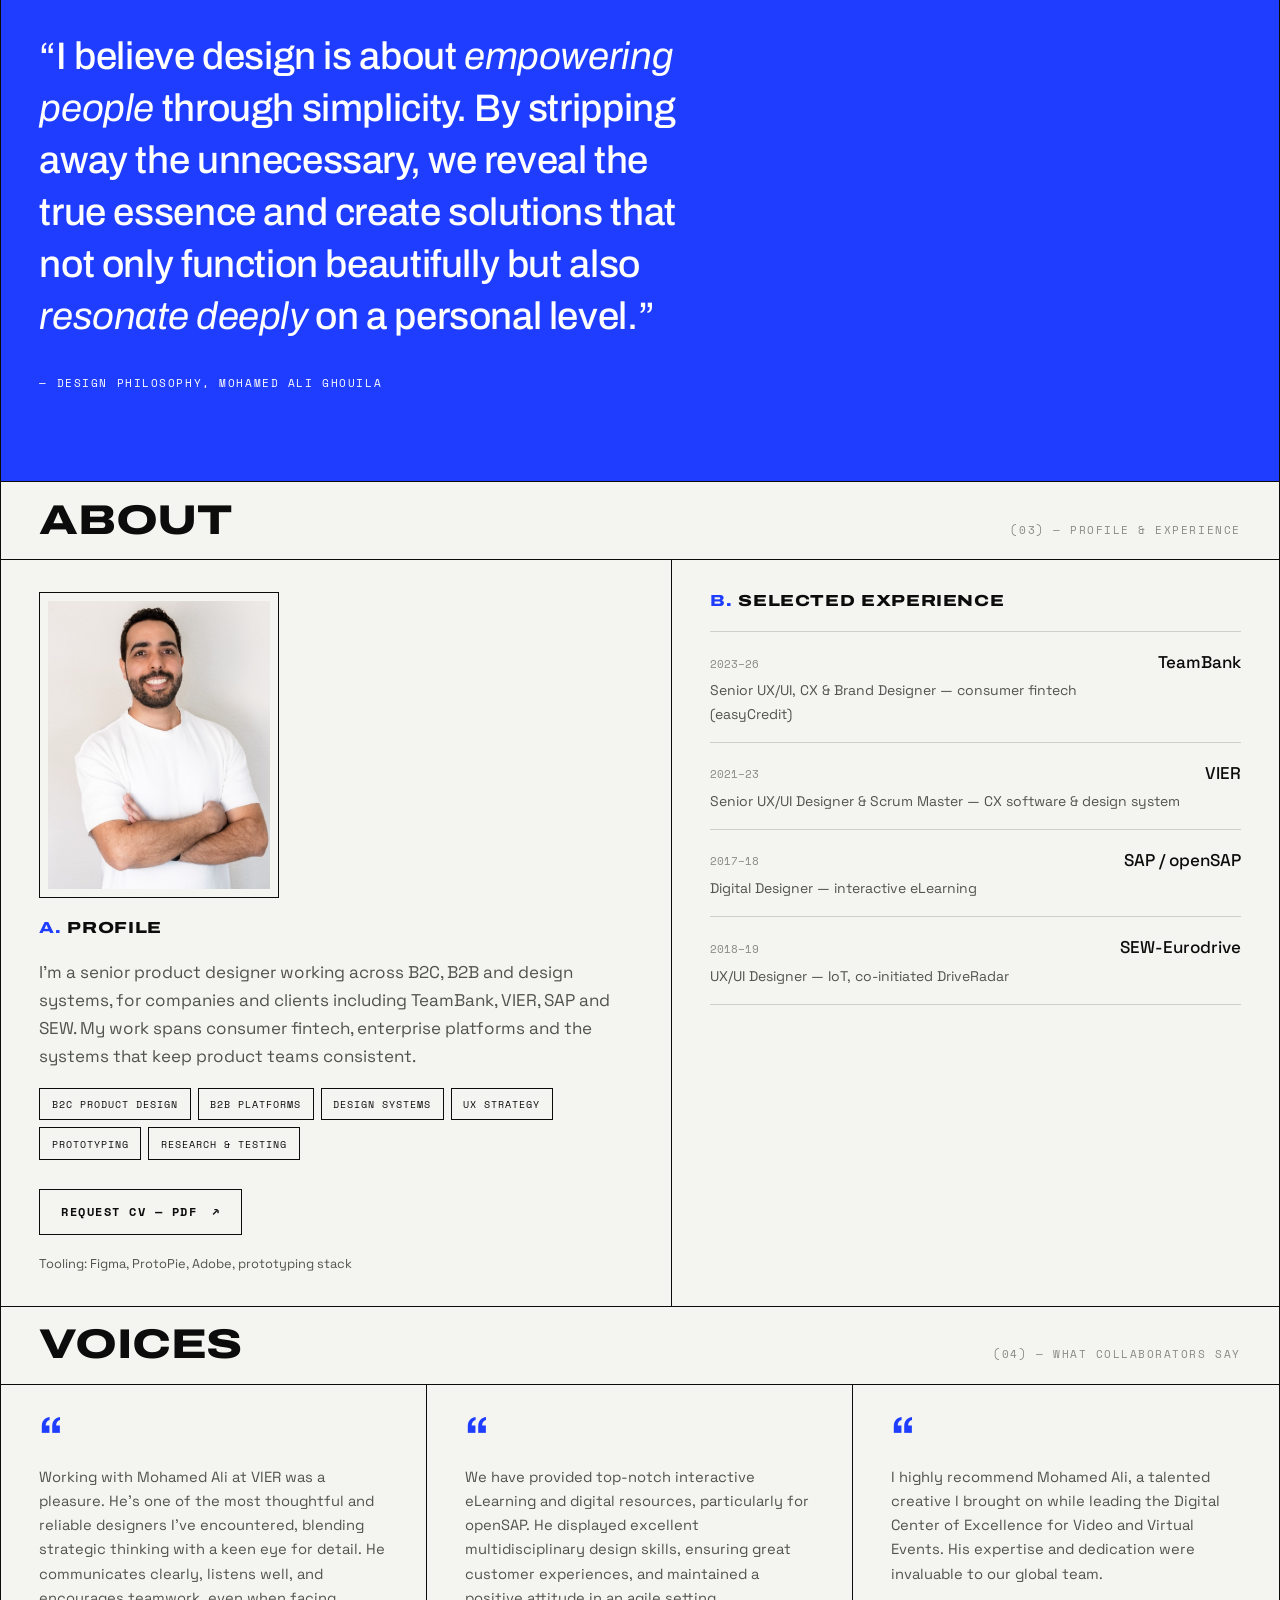
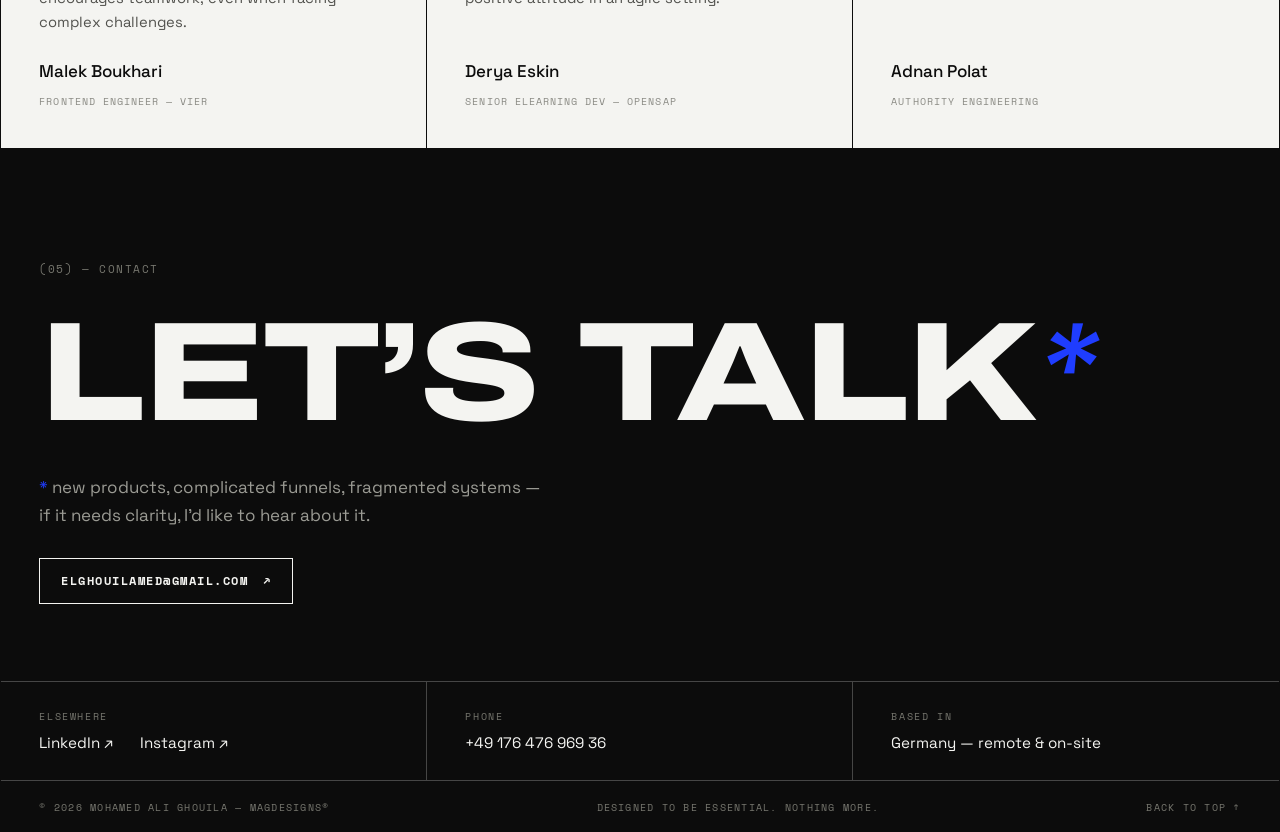
==== commit 4f4f5689: "feat: DriveRadar product card + 2x retina VIER/SRG deck slides - Homepage card 05: swap the outcome " ====
--- a/index.html
+++ b/index.html
@@ -232,7 +232,7 @@
         </div>
       </div>
       <figure class="tcard__media">
-        <div class="device device--flat device--flat--wide device--flat--shot"><img src="img/decks/driveradar/06-outcome.png" alt="" loading="lazy"></div>
+        <div class="device device--flat device--flat--wide"><img src="img/cases/driveradar.png" alt="" loading="lazy"></div>
       </figure>
     </article>
     <p class="work__more" data-r>More work under NDA — <a href="mailto:elghouilamed@gmail.com">request the full portfolio deck</a>.</p>
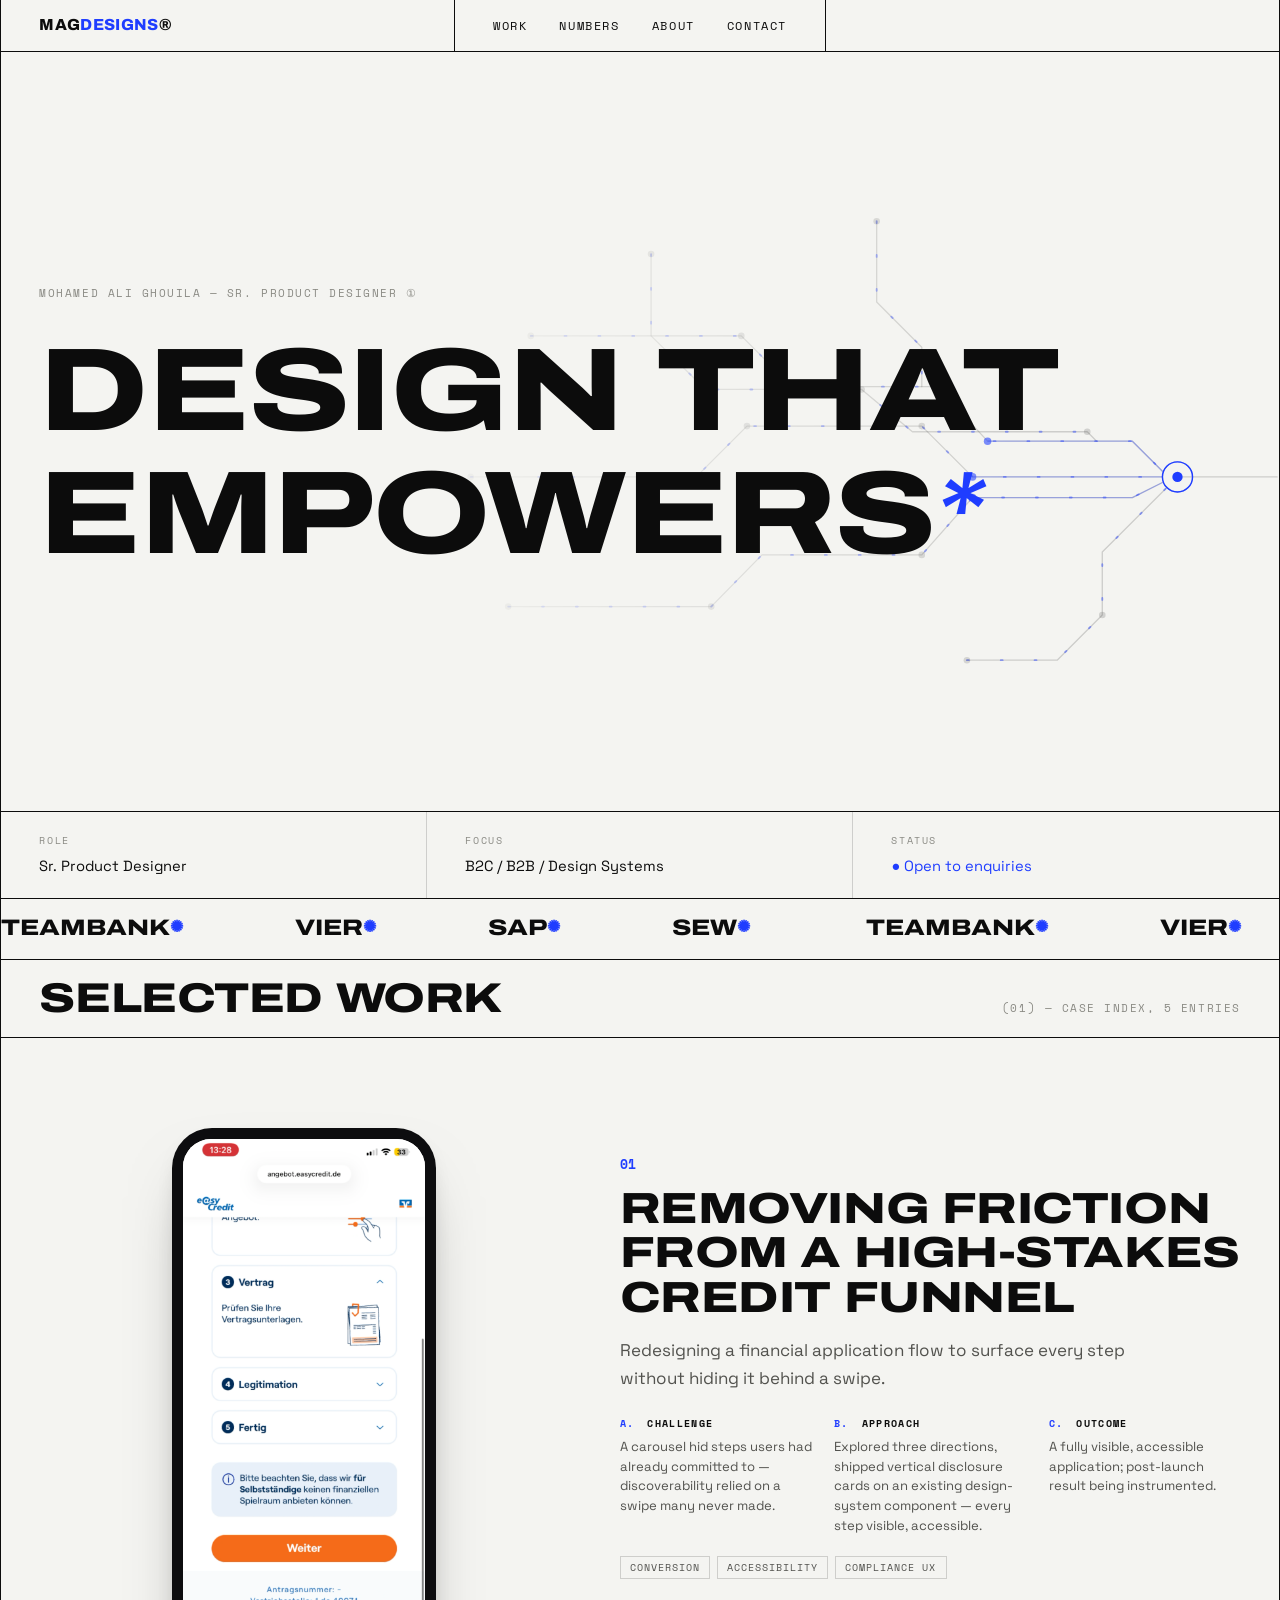
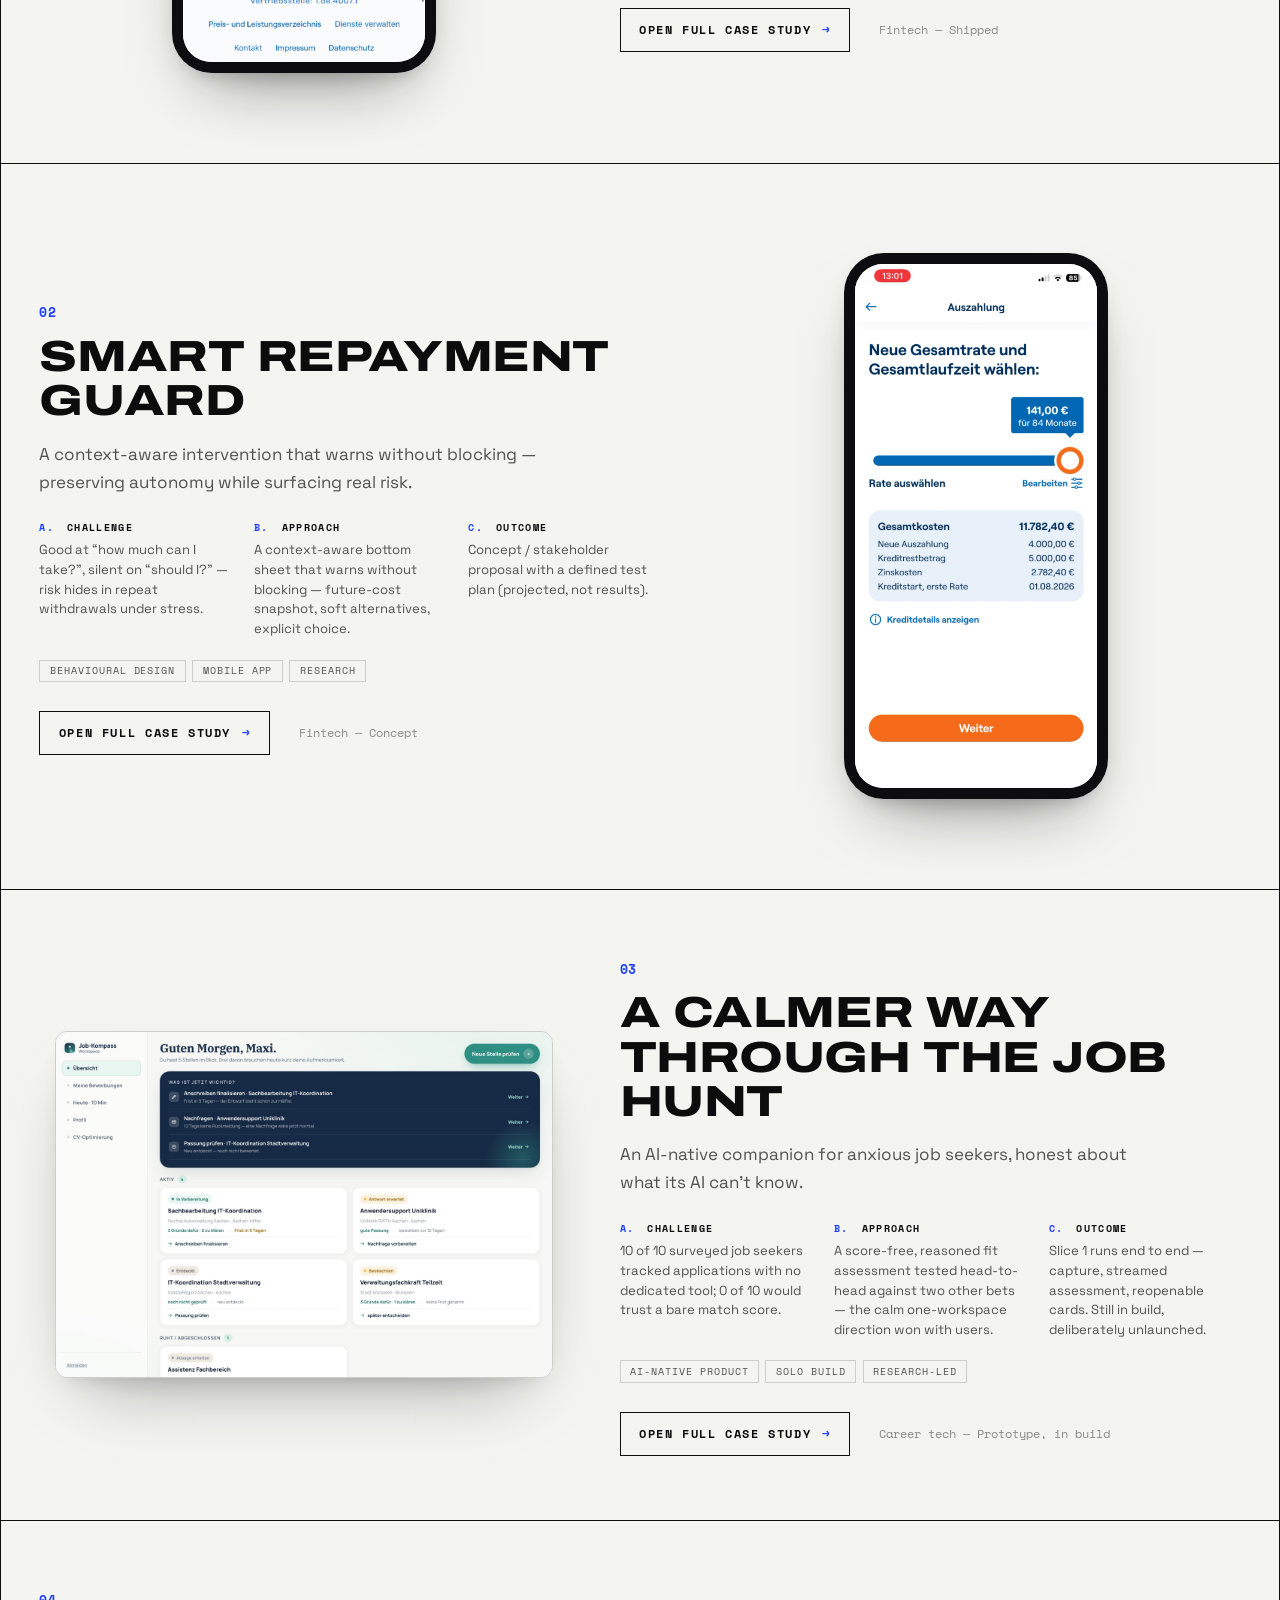
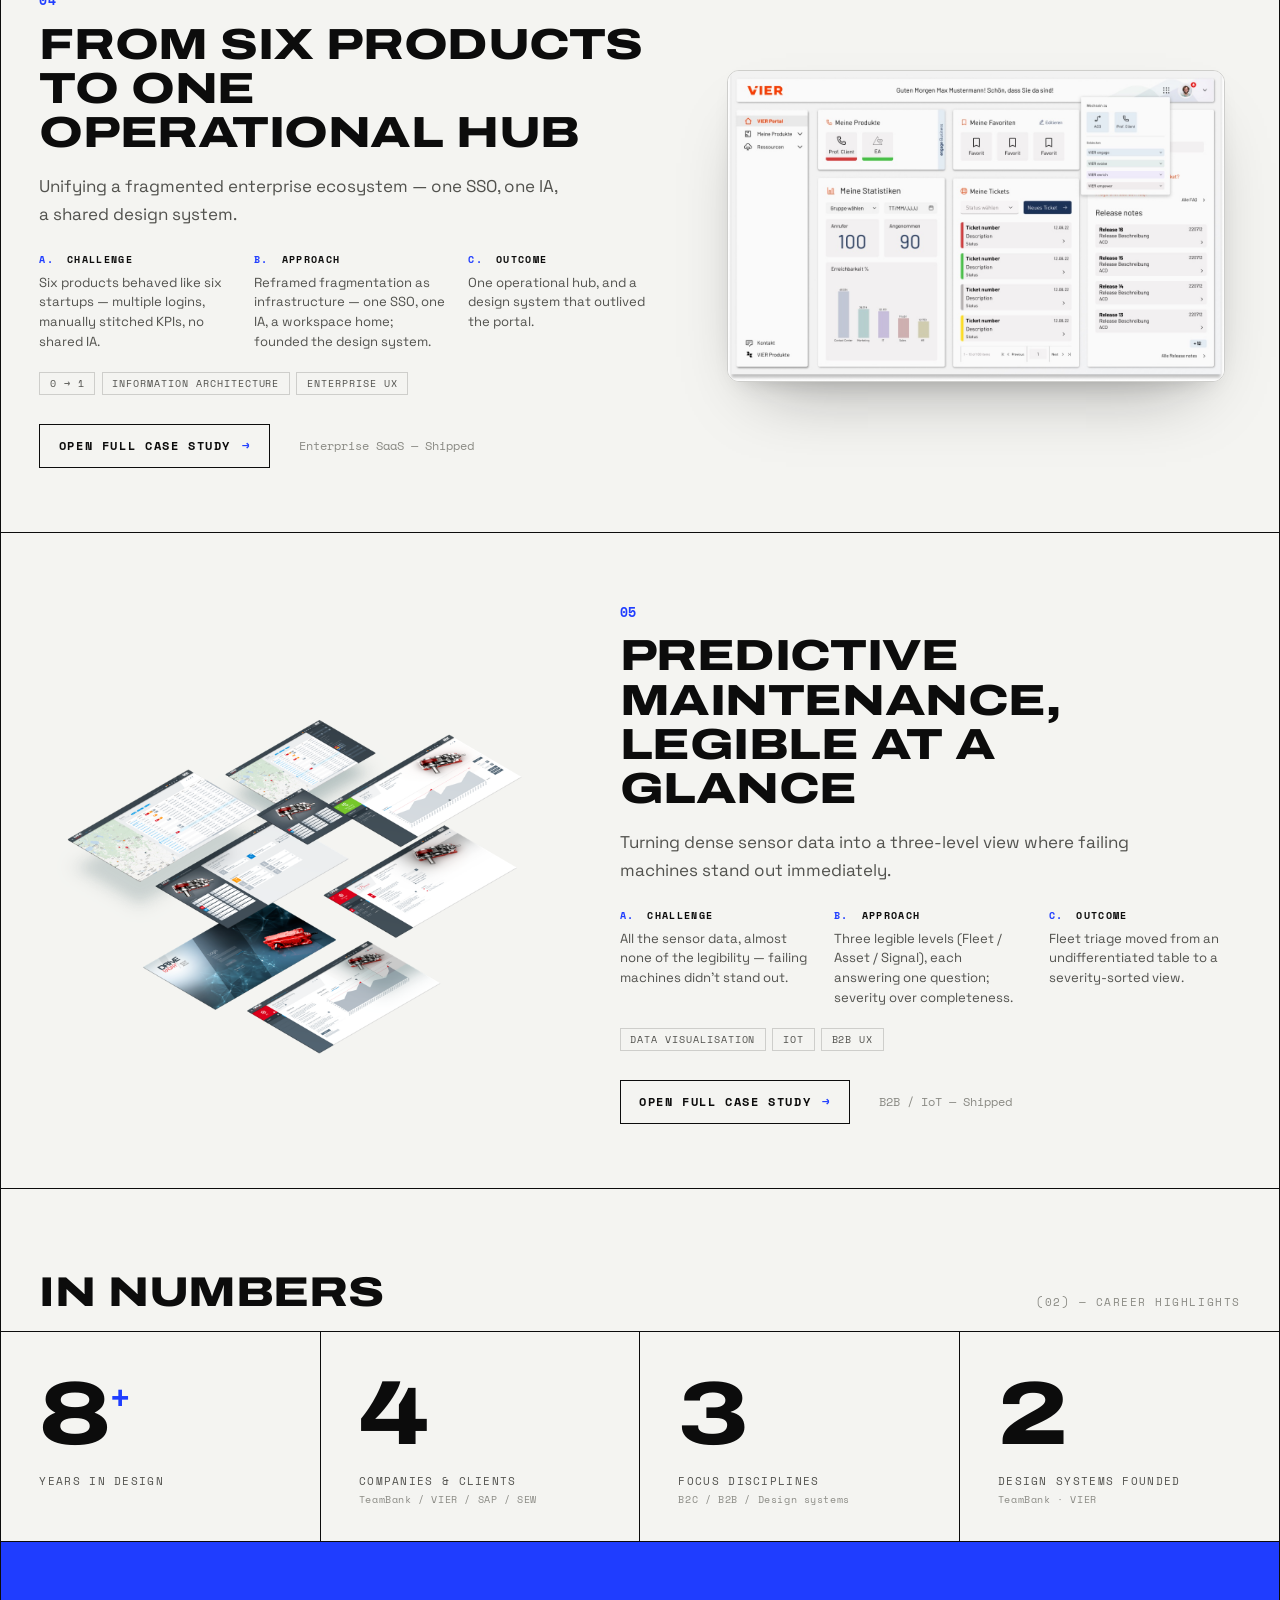
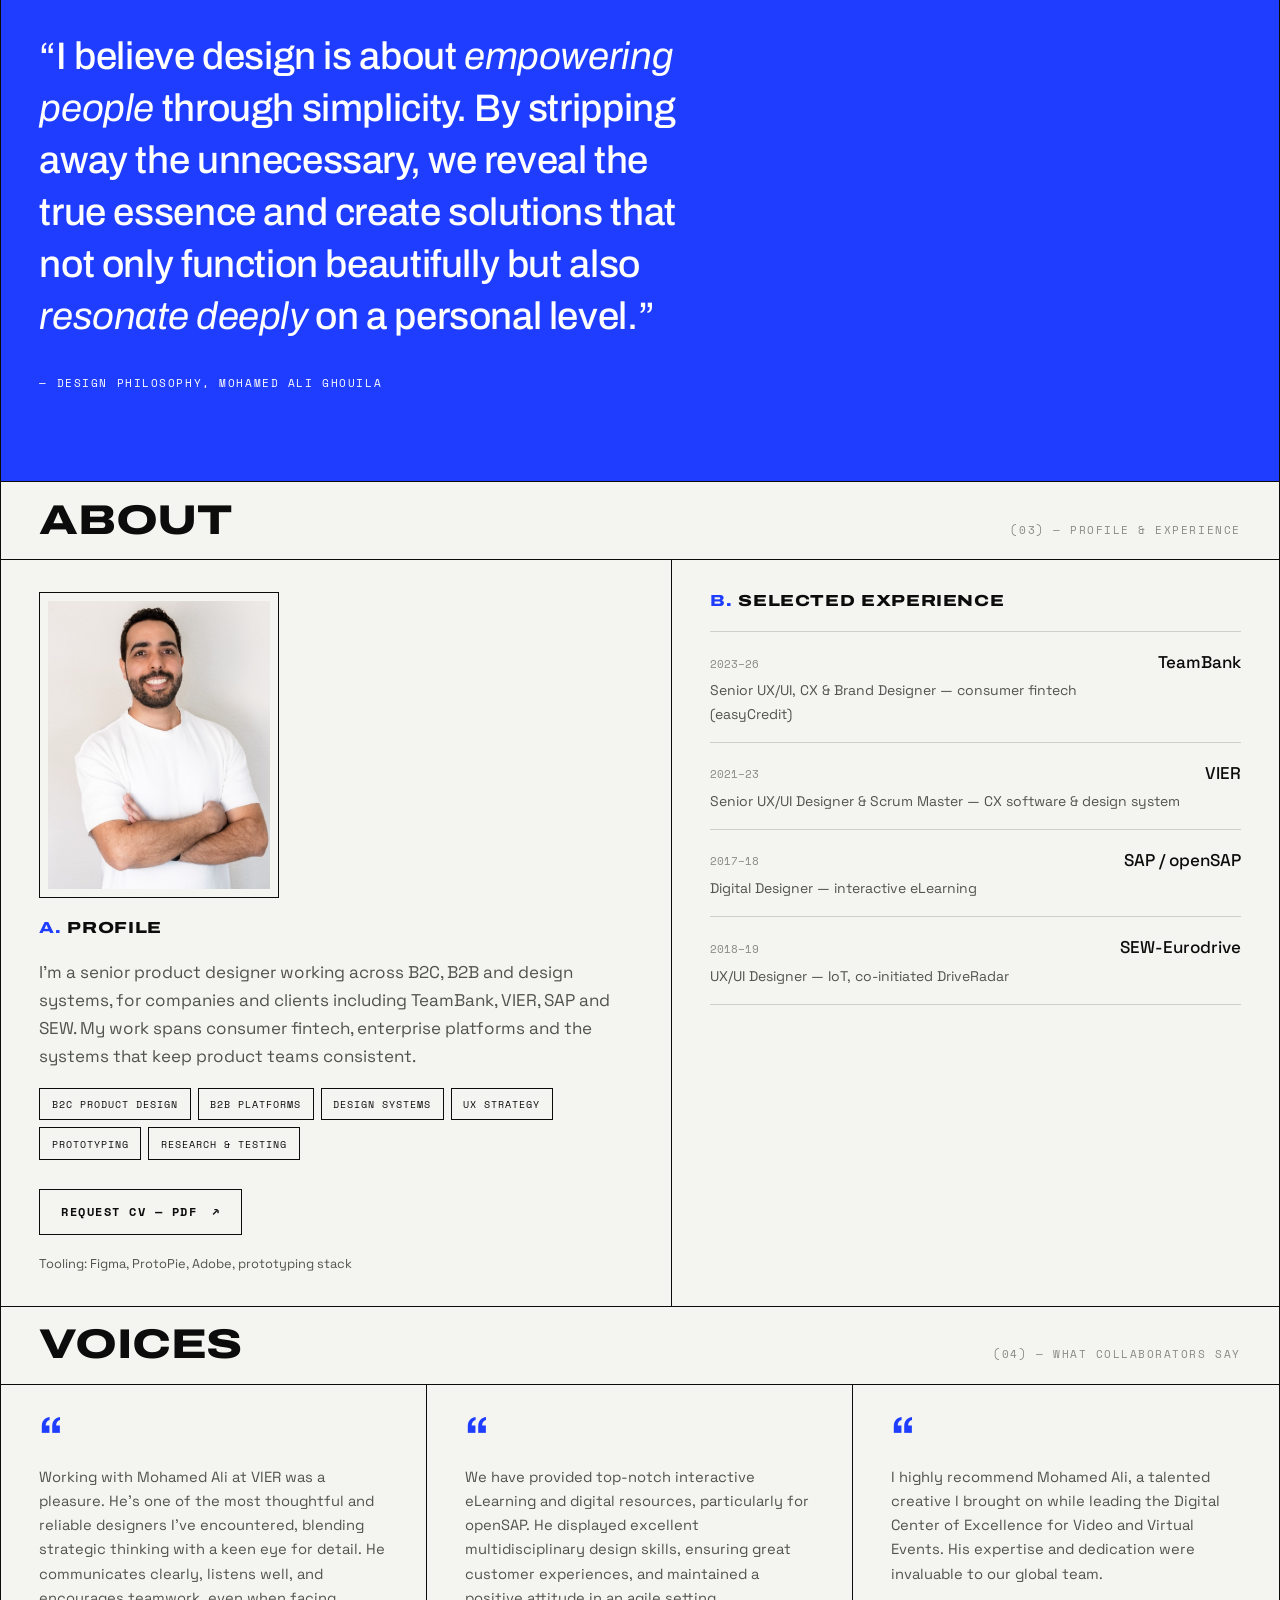
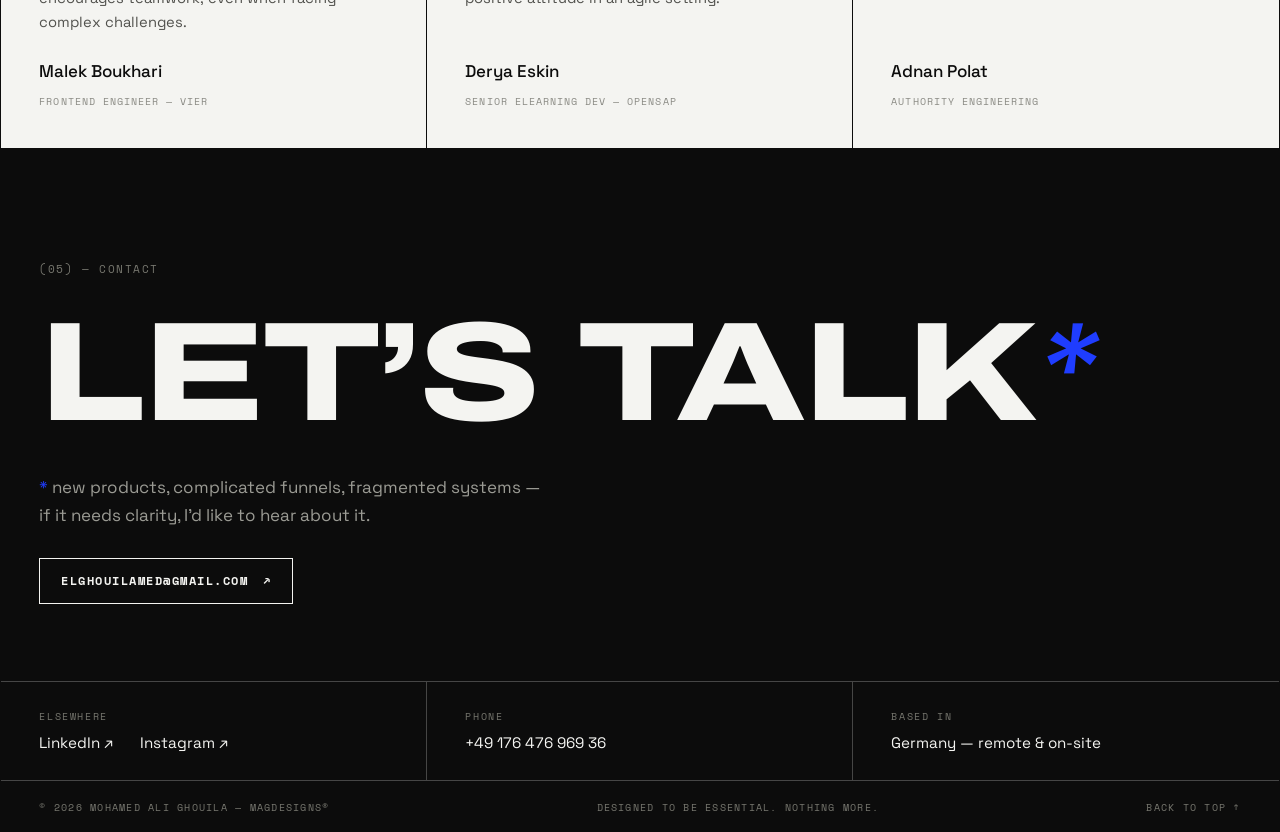
==== commit 758313d9: "fix(portfolio): IoT typo, remove CET clock, fix case-01 pill, 2x slides, DriveRadar CASE 05 - Correc" ====
--- a/index.html
+++ b/index.html
@@ -5,6 +5,7 @@
 <meta name="viewport" content="width=device-width, initial-scale=1.0" />
 <title>Mohamed Ali Ghouila — Senior Product Designer</title>
 <meta name="description" content="Senior product designer based in Germany. B2C, B2B and design systems for TeamBank, VIER, SAP and SEW." />
+<link rel="icon" href="favicon.svg" type="image/svg+xml" />
 <link rel="preconnect" href="https://fonts.googleapis.com" />
 <link rel="preconnect" href="https://fonts.gstatic.com" crossorigin />
 <link href="https://fonts.googleapis.com/css2?family=Archivo:ital,wdth,wght@0,62..125,100..900;1,62..125,100..900&family=Space+Grotesk:wght@400;500&family=Space+Mono:wght@400;700&display=swap" rel="stylesheet" />
@@ -225,10 +226,10 @@
           <div><h5><i>B.</i> Approach</h5><p>Three legible levels (Fleet / Asset / Signal), each answering one question; severity over completeness.</p></div>
           <div><h5><i>C.</i> Outcome</h5><p>Fleet triage moved from an undifferentiated table to a severity-sorted view.</p></div>
         </div>
-        <ul class="tcard__tags"><li>Data visualisation</li><li>IIoT</li><li>B2B UX</li></ul>
+        <ul class="tcard__tags"><li>Data visualisation</li><li>IoT</li><li>B2B UX</li></ul>
         <div class="tcard__foot">
           <a class="tcard__open" href="case-driveradar.html">Open full case study <i aria-hidden="true">→</i></a>
-          <span class="tcard__yr">B2B / IIoT — Shipped</span>
+          <span class="tcard__yr">B2B / IoT — Shipped</span>
         </div>
       </div>
       <figure class="tcard__media">
--- a/css/main.css
+++ b/css/main.css
@@ -103,7 +103,7 @@
 html.flat .hero h1 .row span{transform:none;transition:none}
 @media(prefers-reduced-motion:reduce){.hero h1 .row span{transform:none!important}}
 .hero h1 em{font-style:italic;font-weight:500;color:var(--blue)}
-.hero__foot{position:relative;z-index:1;border-top:1px solid var(--rule);display:grid;grid-template-columns:repeat(3,1fr)}
+.hero__foot{position:relative;z-index:1;background:var(--bg);border-top:1px solid var(--rule);display:grid;grid-template-columns:repeat(3,1fr)}
 .hero__foot>div{padding:1.2rem var(--gut);border-right:1px solid var(--rule-soft)}
 .hero__foot>div:last-child{border-right:0}
 .hero__foot b{display:block;font:400 .62rem/2 var(--f-mono);letter-spacing:.16em;text-transform:uppercase;color:var(--ink-faint);font-weight:400}
